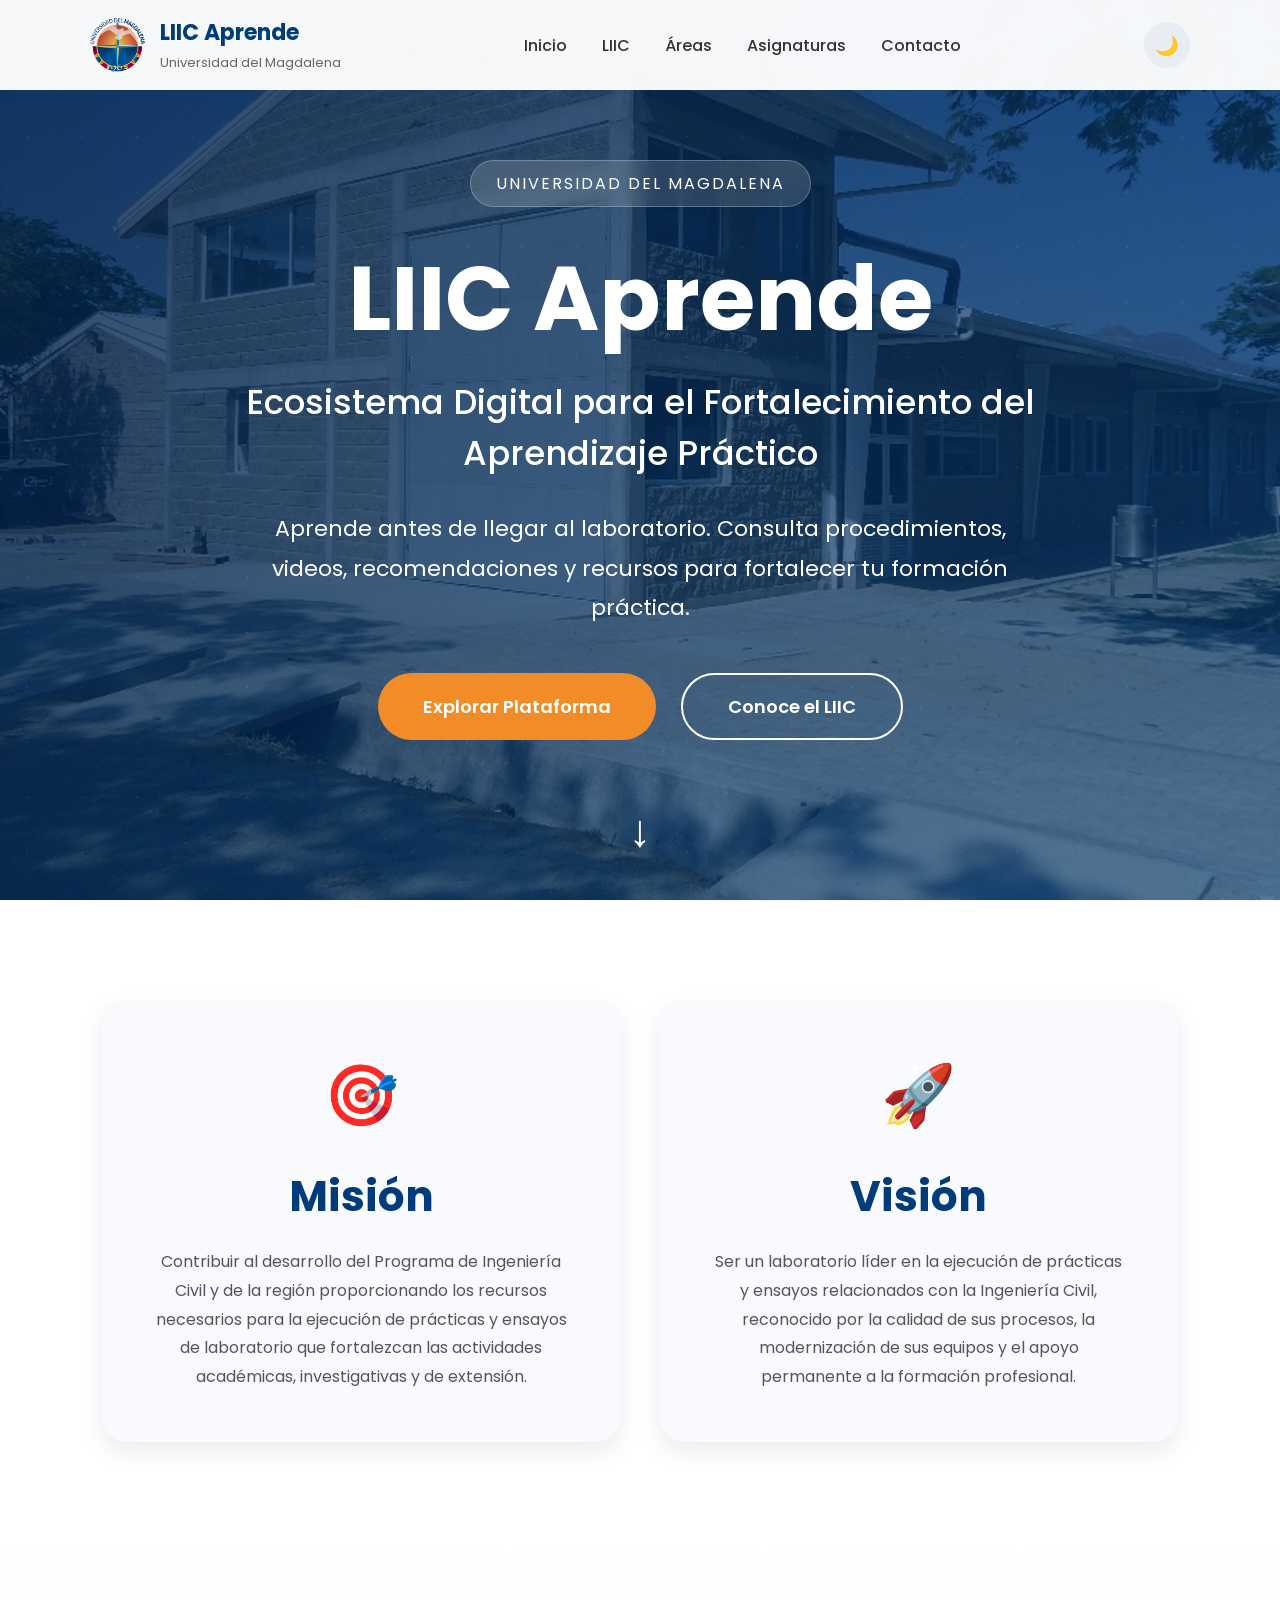
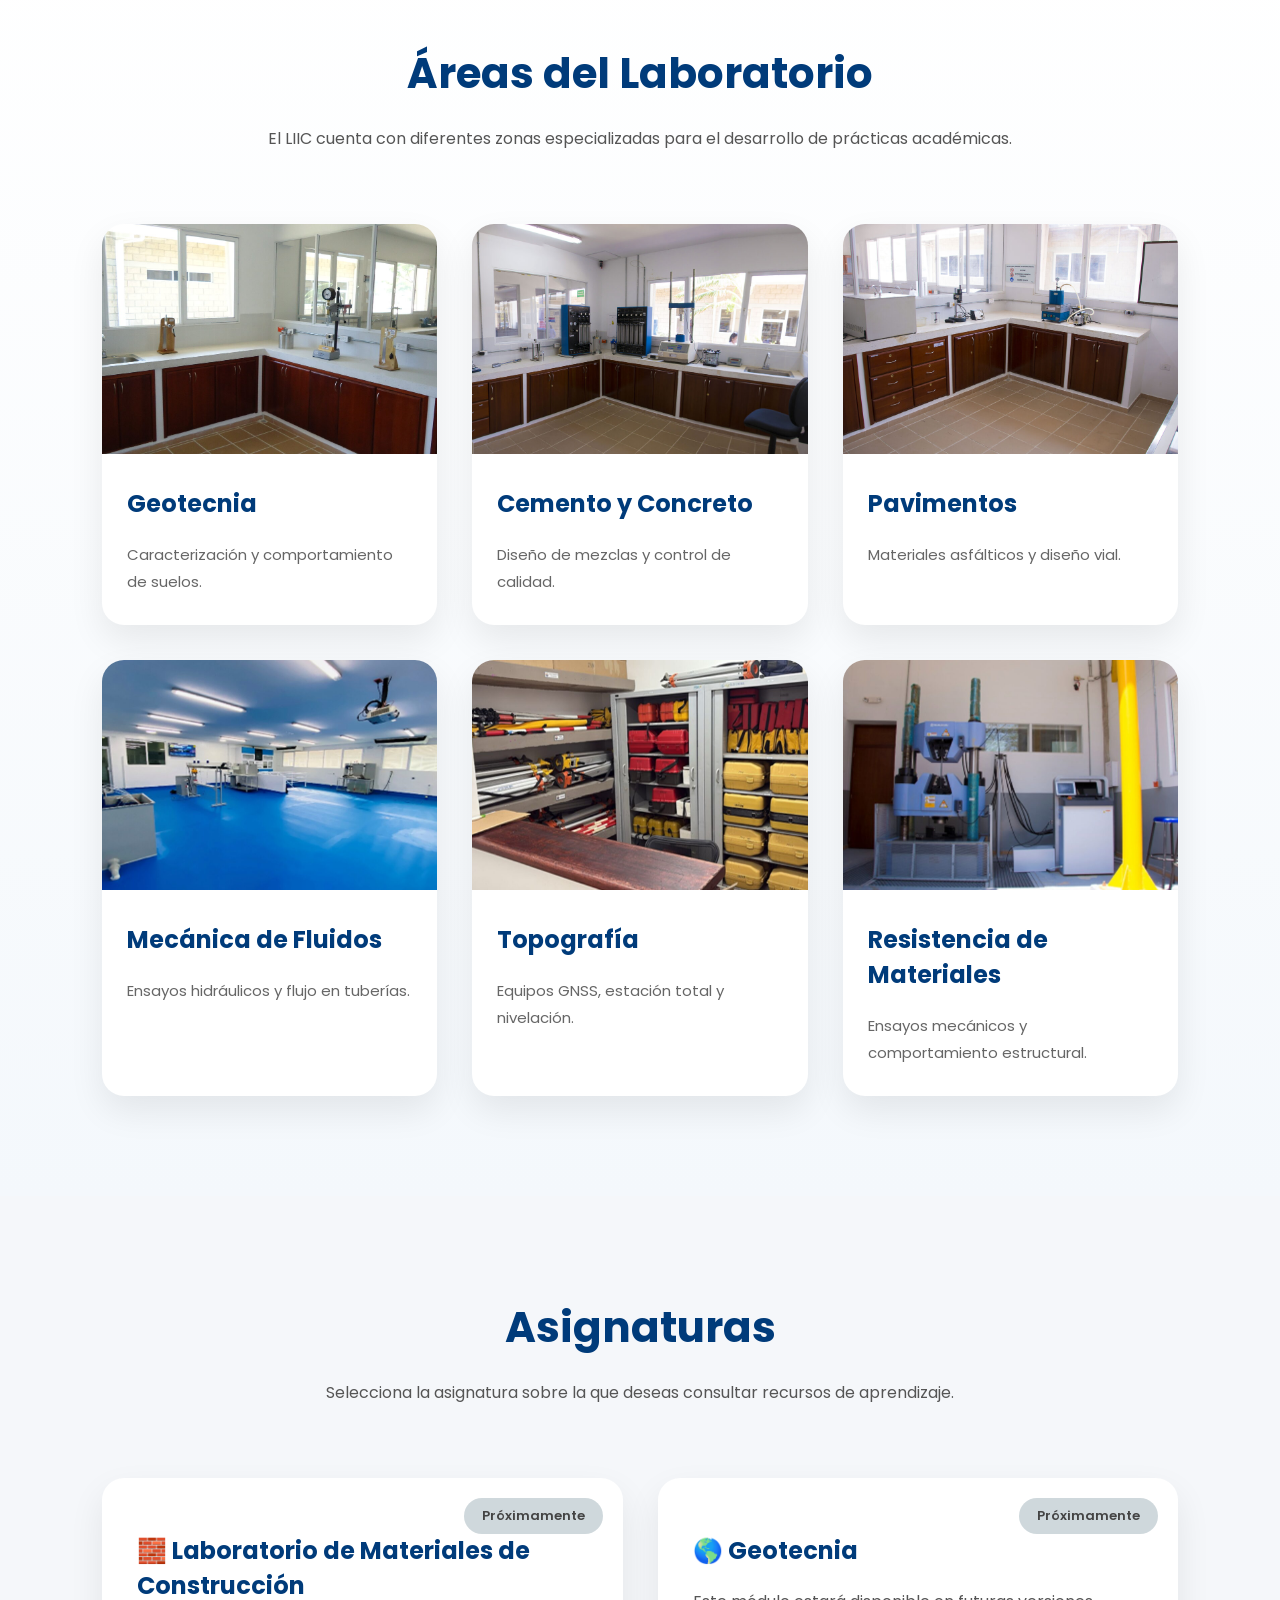
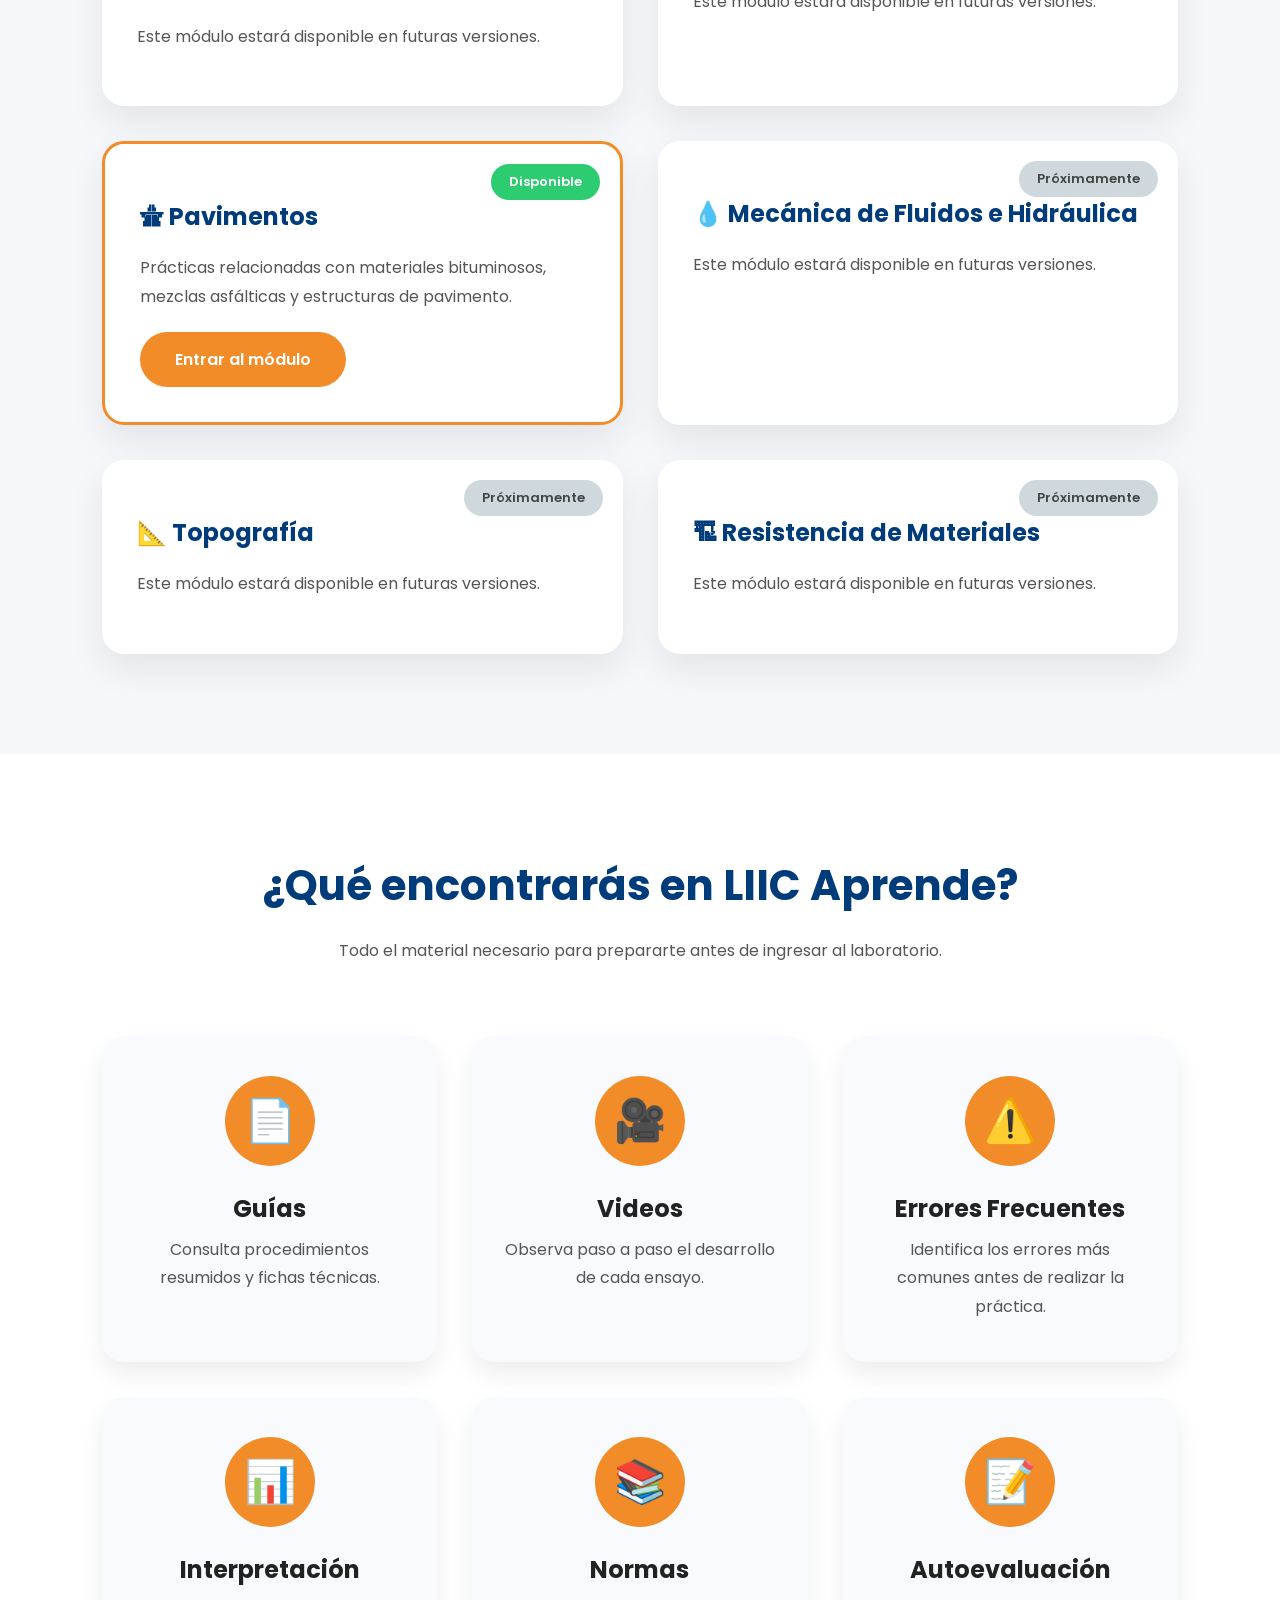
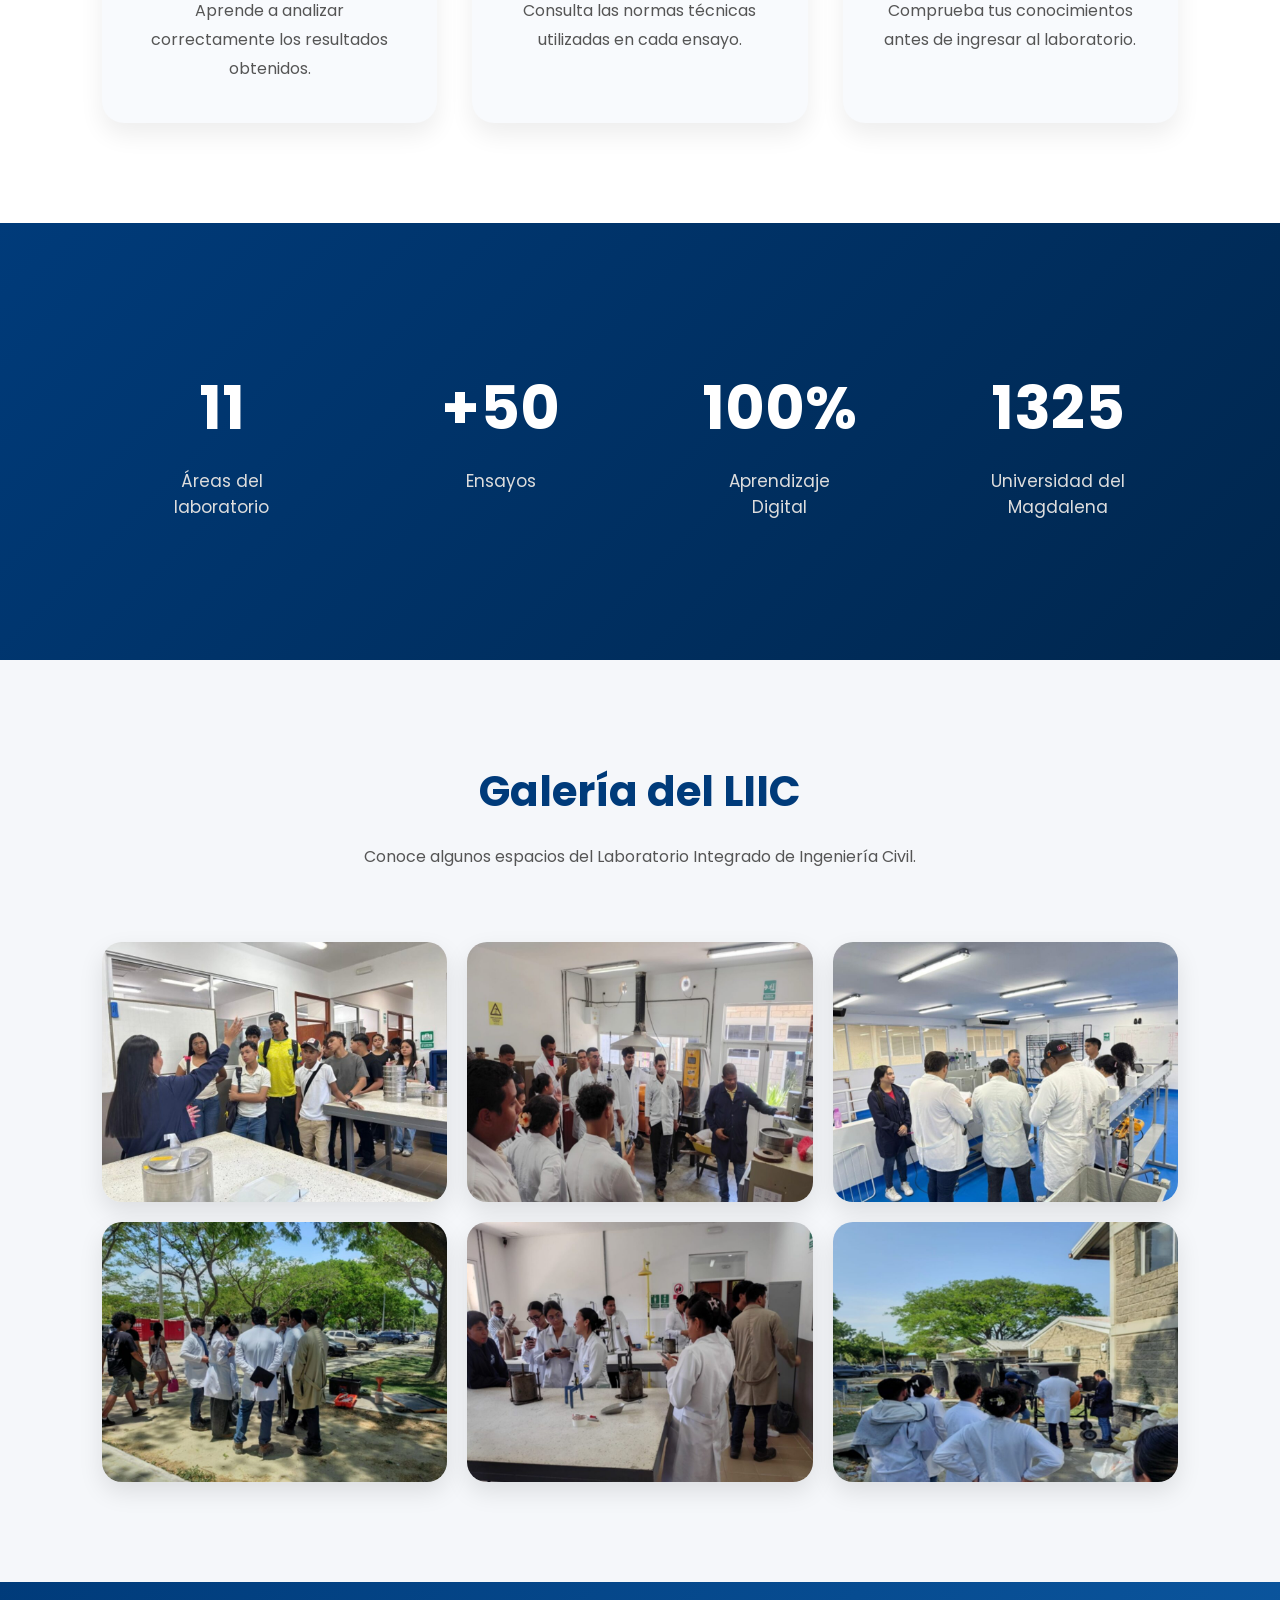
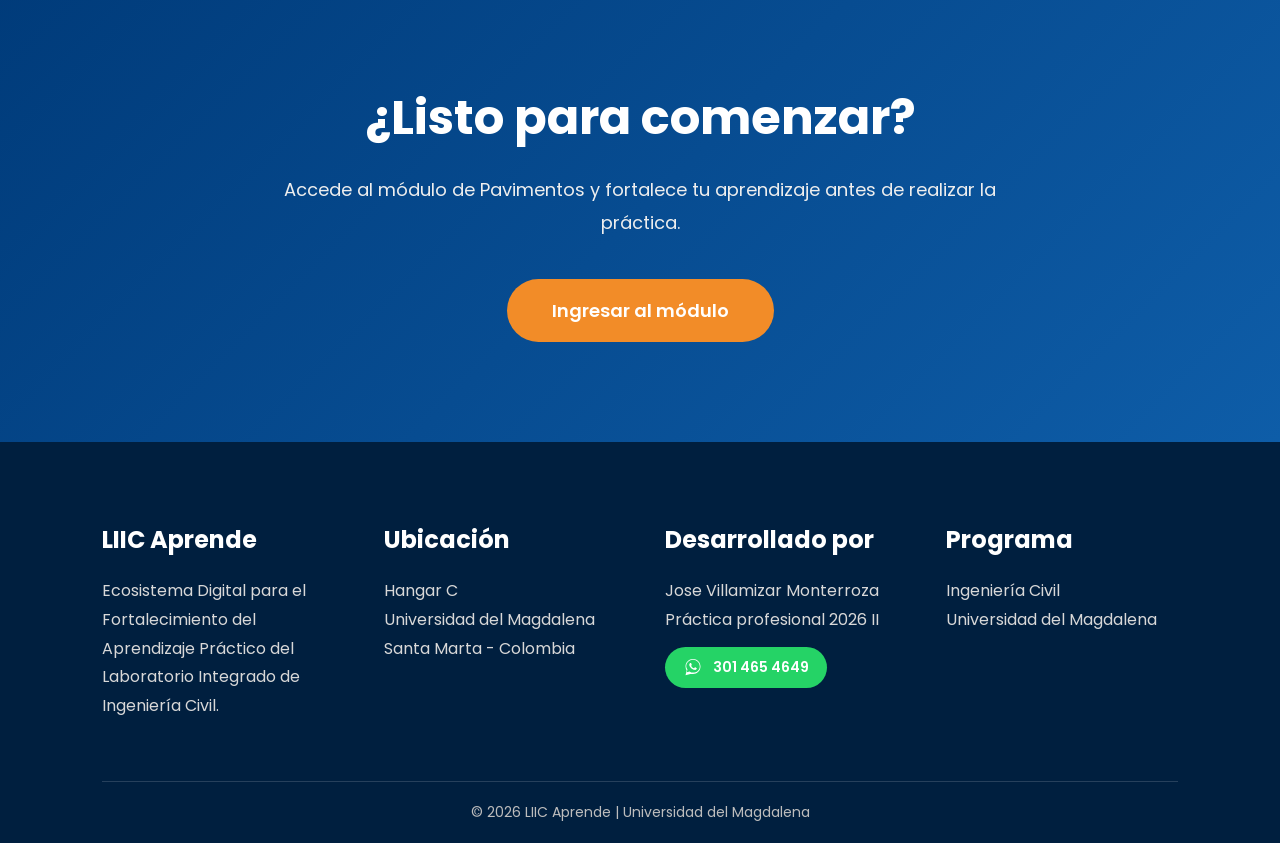
==== index.html @ 1488ef86 "Primera versión de LIIC Aprende" ====
<!DOCTYPE html>
<html lang="es">

<head>
    <script>
        (function () {
            var tema = localStorage.getItem('liic-tema') || 'light';
            document.documentElement.setAttribute('data-theme', tema);
        })();
    </script>

    <meta charset="UTF-8">
    <meta name="viewport" content="width=device-width, initial-scale=1.0">
    <title>LIIC Aprende | Universidad del Magdalena</title>
    <meta name="description" content="Ecosistema digital para el fortalecimiento del aprendizaje práctico del Laboratorio Integrado de Ingeniería Civil de la Universidad del Magdalena.">

    <link rel="icon" type="image/svg+xml" href="assets/favicon.svg">

    <!-- Open Graph / redes sociales -->
    <meta property="og:title" content="LIIC Aprende | Universidad del Magdalena">
    <meta property="og:description" content="Aprende antes de llegar al laboratorio. Guías, videos, normas técnicas y autoevaluaciones del Laboratorio Integrado de Ingeniería Civil.">
    <meta property="og:image" content="assets/logo-unimagdalena.png">
    <meta property="og:type" content="website">
    <meta name="twitter:card" content="summary_large_image">

    <link rel="stylesheet" href="css/styles.css?v=4">
    <link rel="preconnect" href="https://fonts.googleapis.com">
    <link rel="preconnect" href="https://fonts.gstatic.com" crossorigin>
    <link href="https://fonts.googleapis.com/css2?family=Poppins:wght@300;400;500;600;700&display=swap" rel="stylesheet">
</head>

<body>

    <!--==========================
    LOADER
    ===========================-->
    <div id="loader">
        <div class="spinner"></div>
        <h2>LIIC Aprende</h2>
    </div>

    <!--==========================
    MODAL
    ===========================-->
    <div class="modal" id="modal">
        <div class="modalContenido">
            <span class="cerrar" id="cerrarModal">&times;</span>
            <h2 id="modalTitulo">Próximamente</h2>
            <p id="modalTexto">Este módulo aún se encuentra en desarrollo.</p>
            <button id="btnCerrar">Entendido</button>
        </div>
    </div>

    <button id="btnTop" aria-label="Volver arriba">↑</button>

    <!--=========================
    NAVBAR
    ==========================-->
    <header class="navbar">
        <div class="logo">
            <img src="assets/logo-unimagdalena.png" alt="Logo Universidad">
            <div>
                <h2>LIIC Aprende</h2>
                <span>Universidad del Magdalena</span>
            </div>
        </div>

        <nav id="navMenu">
            <a href="#inicio">Inicio</a>
            <a href="#liic">LIIC</a>
            <a href="#areas">Áreas</a>
            <a href="#materias">Asignaturas</a>
            <a href="#contacto">Contacto</a>
        </nav>

        <div class="navAcciones">
            <button class="btnTema" id="btnTema" aria-label="Cambiar a modo oscuro">🌙</button>
            <button class="btnMenu" id="btnMenu" aria-label="Abrir menú">
                <span></span>
                <span></span>
                <span></span>
            </button>
        </div>
    </header>

    <!--=========================================
    HERO
    ==========================================-->
    <section class="hero" id="inicio">
        <div class="overlay"></div>
        <div class="particles"></div>

        <div class="hero-content">
            <span class="subtitulo">UNIVERSIDAD DEL MAGDALENA</span>
            <h1>LIIC Aprende</h1>
            <h2>Ecosistema Digital para el Fortalecimiento del Aprendizaje Práctico</h2>
            <p>
                Aprende antes de llegar al laboratorio.
                Consulta procedimientos, videos, recomendaciones y recursos
                para fortalecer tu formación práctica.
            </p>

            <div class="heroBotones">
                <button class="btnPrincipal" id="btnExplorar">Explorar Plataforma</button>
                <button class="btnSecundario" id="btnConoceLiic">Conoce el LIIC</button>
            </div>
        </div>

        <div class="scroll">↓</div>
    </section>

    <!--=========================================
    MISIÓN Y VISIÓN
    ==========================================-->
    <section class="misionVision" id="liic">
        <div class="box">
            <div class="icono">🎯</div>
            <h2>Misión</h2>
            <p>
                Contribuir al desarrollo del Programa de Ingeniería Civil y de la región proporcionando los recursos
                necesarios para la ejecución de prácticas y ensayos de laboratorio que fortalezcan las actividades
                académicas, investigativas y de extensión.
            </p>
        </div>

        <div class="box">
            <div class="icono">🚀</div>
            <h2>Visión</h2>
            <p>
                Ser un laboratorio líder en la ejecución de prácticas y ensayos relacionados con la Ingeniería Civil,
                reconocido por la calidad de sus procesos, la modernización de sus equipos y el apoyo permanente a la
                formación profesional.
            </p>
        </div>
    </section>

    <!--=========================================
    ÁREAS DEL LABORATORIO
    ==========================================-->
    <section class="areas" id="areas">
        <div class="titulo">
            <h2>Áreas del Laboratorio</h2>
            <p>El LIIC cuenta con diferentes zonas especializadas para el desarrollo de prácticas académicas.</p>
        </div>

        <div class="gridAreas">
            <div class="areaCard">
                <img src="assets/areas/geotecnia.jpg" alt="Área de Geotecnia">
                <h3>Geotecnia</h3>
                <p>Caracterización y comportamiento de suelos.</p>
            </div>
            <div class="areaCard">
                <img src="assets/areas/concreto.jpg" alt="Área de Cemento y Concreto">
                <h3>Cemento y Concreto</h3>
                <p>Diseño de mezclas y control de calidad.</p>
            </div>
            <div class="areaCard">
                <img src="assets/areas/pavimentos.jpg" alt="Área de Pavimentos">
                <h3>Pavimentos</h3>
                <p>Materiales asfálticos y diseño vial.</p>
            </div>
            <div class="areaCard">
                <img src="assets/areas/fluidos.jpg" alt="Área de Mecánica de Fluidos">
                <h3>Mecánica de Fluidos</h3>
                <p>Ensayos hidráulicos y flujo en tuberías.</p>
            </div>
            <div class="areaCard">
                <img src="assets/areas/topografia.jpg" alt="Área de Topografía">
                <h3>Topografía</h3>
                <p>Equipos GNSS, estación total y nivelación.</p>
            </div>
            <div class="areaCard">
                <img src="assets/areas/resistencia.jpg" alt="Área de Resistencia de Materiales">
                <h3>Resistencia de Materiales</h3>
                <p>Ensayos mecánicos y comportamiento estructural.</p>
            </div>
        </div>
    </section>

    <!--=========================================
    MATERIAS
    ==========================================-->
    <section class="materias" id="materias">
        <div class="titulo">
            <h2>Asignaturas</h2>
            <p>Selecciona la asignatura sobre la que deseas consultar recursos de aprendizaje.</p>
        </div>

        <div class="gridMaterias">
            <div class="materia bloqueada">
                <div class="estado">Próximamente</div>
                <h3>🧱 Laboratorio de Materiales de Construcción</h3>
                <p>Este módulo estará disponible en futuras versiones.</p>
            </div>

            <div class="materia bloqueada">
                <div class="estado">Próximamente</div>
                <h3>🌎 Geotecnia</h3>
                <p>Este módulo estará disponible en futuras versiones.</p>
            </div>

            <div class="materia activa">
                <div class="estado disponible">Disponible</div>
                <h3>🛣 Pavimentos</h3>
                <p>Prácticas relacionadas con materiales bituminosos, mezclas asfálticas y estructuras de pavimento.</p>
                <button class="btnEntrar" data-href="modulo.html">Entrar al módulo</button>
            </div>

            <div class="materia bloqueada">
                <div class="estado">Próximamente</div>
                <h3>💧 Mecánica de Fluidos e Hidráulica</h3>
                <p>Este módulo estará disponible en futuras versiones.</p>
            </div>

            <div class="materia bloqueada">
                <div class="estado">Próximamente</div>
                <h3>📐 Topografía</h3>
                <p>Este módulo estará disponible en futuras versiones.</p>
            </div>

            <div class="materia bloqueada">
                <div class="estado">Próximamente</div>
                <h3>🏗 Resistencia de Materiales</h3>
                <p>Este módulo estará disponible en futuras versiones.</p>
            </div>
        </div>
    </section>

    <!--=========================================
    RECURSOS
    ==========================================-->
    <section class="recursos">
        <div class="titulo">
            <h2>¿Qué encontrarás en LIIC Aprende?</h2>
            <p>Todo el material necesario para prepararte antes de ingresar al laboratorio.</p>
        </div>

        <div class="gridRecursos">
            <div class="recurso">
                <div class="icono">📄</div>
                <h3>Guías</h3>
                <p>Consulta procedimientos resumidos y fichas técnicas.</p>
            </div>
            <div class="recurso">
                <div class="icono">🎥</div>
                <h3>Videos</h3>
                <p>Observa paso a paso el desarrollo de cada ensayo.</p>
            </div>
            <div class="recurso">
                <div class="icono">⚠️</div>
                <h3>Errores Frecuentes</h3>
                <p>Identifica los errores más comunes antes de realizar la práctica.</p>
            </div>
            <div class="recurso">
                <div class="icono">📊</div>
                <h3>Interpretación</h3>
                <p>Aprende a analizar correctamente los resultados obtenidos.</p>
            </div>
            <div class="recurso">
                <div class="icono">📚</div>
                <h3>Normas</h3>
                <p>Consulta las normas técnicas utilizadas en cada ensayo.</p>
            </div>
            <div class="recurso">
                <div class="icono">📝</div>
                <h3>Autoevaluación</h3>
                <p>Comprueba tus conocimientos antes de ingresar al laboratorio.</p>
            </div>
        </div>
    </section>

    <!--=========================================
    ESTADÍSTICAS
    ==========================================-->
    <section class="estadisticasHome">
        <div class="numero">
            <h2>11</h2>
            <span>Áreas del laboratorio</span>
        </div>
        <div class="numero">
            <h2>+50</h2>
            <span>Ensayos</span>
        </div>
        <div class="numero">
            <h2>100%</h2>
            <span>Aprendizaje Digital</span>
        </div>
        <div class="numero">
            <h2>1958</h2>
            <span>Universidad del Magdalena</span>
        </div>
    </section>

    <!--=========================================
    GALERÍA DEL LIIC
    ==========================================-->
    <section class="galeria">
        <div class="titulo">
            <h2>Galería del LIIC</h2>
            <p>Conoce algunos espacios del Laboratorio Integrado de Ingeniería Civil.</p>
        </div>

        <div class="gridGaleria">
            <img src="assets/galeria/1.jpg" alt="Práctica académica en el LIIC" loading="lazy">
            <img src="assets/galeria/2.jpg" alt="Estudiantes durante un ensayo en el LIIC" loading="lazy">
            <img src="assets/galeria/3.jpg" alt="Zona de trabajo del LIIC" loading="lazy">
            <img src="assets/galeria/4.jpg" alt="Actividad de campo del LIIC" loading="lazy">
            <img src="assets/galeria/5.jpg" alt="Estudiantes en práctica de laboratorio" loading="lazy">
            <img src="assets/galeria/6.jpg" alt="Ensayo al aire libre en el LIIC" loading="lazy">
        </div>
    </section>

    <!--=========================================
    CTA
    ==========================================-->
    <section class="cta">
        <div class="ctaContenido">
            <h2>¿Listo para comenzar?</h2>
            <p>Accede al módulo de Pavimentos y fortalece tu aprendizaje antes de realizar la práctica.</p>
            <button class="btnEntrar" data-href="modulo.html">Ingresar al módulo</button>
        </div>
    </section>

    <!--=========================================
    FOOTER
    ==========================================-->
    <footer id="contacto">
        <div class="footerGrid">
            <div>
                <h3>LIIC Aprende</h3>
                <p>Ecosistema Digital para el Fortalecimiento del Aprendizaje Práctico del Laboratorio Integrado de Ingeniería Civil.</p>
            </div>
            <div>
                <h3>Ubicación</h3>
                <p>Hangar C<br>Universidad del Magdalena<br>Santa Marta - Colombia</p>
            </div>
            <div>
                <h3>Desarrollado por</h3>
                <p>Jose Villamizar Monterroza</p>
                <p>Práctica profesional 2026 II</p>
                <a href="https://wa.me/573014654649" target="_blank" rel="noopener" class="whatsapp">
                    <svg viewBox="0 0 32 32" xmlns="http://www.w3.org/2000/svg">
                        <path d="M16.004 3C9.377 3 4 8.373 4 15c0 2.36.687 4.56 1.872 6.41L4 29l7.77-1.84A11.94 11.94 0 0 0 16.004 27C22.63 27 28 21.63 28 15S22.63 3 16.004 3Zm0 21.8a9.76 9.76 0 0 1-4.98-1.36l-.357-.21-4.61 1.09 1.11-4.49-.234-.37A9.77 9.77 0 0 1 5.2 15c0-5.96 4.85-10.8 10.804-10.8S26.8 9.04 26.8 15 21.958 24.8 16.004 24.8Zm5.36-7.34c-.294-.147-1.74-.86-2.01-.958-.27-.099-.467-.147-.663.147-.196.294-.76.958-.932 1.155-.171.196-.343.221-.637.074-.294-.147-1.24-.457-2.362-1.457-.873-.778-1.463-1.74-1.634-2.034-.171-.294-.018-.453.129-.6.132-.132.294-.343.441-.515.147-.171.196-.294.294-.49.098-.196.049-.368-.025-.515-.074-.147-.663-1.598-.909-2.19-.239-.573-.482-.495-.663-.504l-.564-.01c-.196 0-.515.074-.784.368-.27.294-1.03 1.007-1.03 2.457 0 1.45 1.055 2.85 1.202 3.047.147.196 2.076 3.17 5.03 4.444.703.304 1.252.485 1.68.62.706.225 1.348.193 1.856.117.566-.085 1.74-.712 1.985-1.4.245-.688.245-1.278.172-1.4-.074-.123-.27-.196-.564-.343Z"/>
                    </svg>
                    301 465 4649
                </a>
            </div>
            <div>
                <h3>Programa</h3>
                <p>Ingeniería Civil</p>
                <p>Universidad del Magdalena</p>
            </div>
        </div>

        <div class="copy">© 2026 LIIC Aprende | Universidad del Magdalena</div>
    </footer>

    <script src="js/app.js?v=4"></script>
</body>

</html>
---- css/styles.css ----
/*==========================================
LIIC APRENDE
Universidad del Magdalena
==========================================*/

* {
    margin: 0;
    padding: 0;
    box-sizing: border-box;
}

html {
    scroll-behavior: smooth;
}

body {
    font-family: 'Poppins', sans-serif;
    background: #F5F7FA;
    color: #222;
    overflow-x: hidden;
    transition: background .35s, color .35s;
}

/*==========================
COLORES
==========================*/

:root {
    --azul: #003B7A;
    --azulOscuro: #00264D;
    --azulClaro: #0E5DA8;
    --naranja: #F28C28;
    --gris: #F5F7FA;
    --gris2: #E8EDF4;
    --texto: #222;
    --blanco: #ffffff;
}

/*==========================
TITULOS
==========================*/

h1 {
    font-size: 64px;
    font-weight: 700;
}

h2 {
    font-size: 42px;
    color: var(--azul);
    margin-bottom: 20px;
}

h3 {
    font-size: 24px;
    margin-bottom: 10px;
}

p {
    line-height: 1.8;
    color: #555;
}

/*==========================
SECCIONES
==========================*/

section {
    padding: 100px 8%;
}

.titulo {
    text-align: center;
    margin-bottom: 70px;
}

.titulo p {
    max-width: 800px;
    margin: auto;
}

/*==========================
BOTONES
==========================*/

button {
    border: none;
    padding: 15px 35px;
    border-radius: 50px;
    background: var(--naranja);
    color: white;
    cursor: pointer;
    font-size: 16px;
    font-weight: 600;
    transition: .35s;
    font-family: inherit;
}

button:hover {
    transform: translateY(-6px);
    box-shadow: 0px 15px 35px rgba(0, 0, 0, .18);
}

/*==========================
NAVBAR
==========================*/

.navbar {
    position: fixed;
    top: 0;
    left: 0;
    width: 100%;
    height: 90px;
    background: rgba(255, 255, 255, .96);
    display: flex;
    justify-content: space-between;
    align-items: center;
    padding: 0 7%;
    z-index: 999;
    box-shadow: 0 5px 20px rgba(0, 0, 0, .08);
    transition: background .35s, box-shadow .35s;
}

.logo {
    display: flex;
    align-items: center;
    gap: 15px;
}

.logo img {
    width: 55px;
}

.logo h2 {
    font-size: 22px;
    margin: 0;
    color: var(--azul);
}

.logo span {
    font-size: 13px;
    color: #666;
}

nav {
    display: flex;
    gap: 35px;
}

nav a {
    text-decoration: none;
    color: #333;
    font-weight: 500;
    transition: .3s;
}

nav a:hover {
    color: var(--naranja);
}

/*==========================
NAV DERECHA (tema + menú)
==========================*/

.navAcciones {
    display: flex;
    align-items: center;
    gap: 12px;
}

.btnTema {
    background: var(--gris2);
    color: var(--azul);
    width: 46px;
    height: 46px;
    border-radius: 50%;
    padding: 0;
    display: flex;
    align-items: center;
    justify-content: center;
    font-size: 19px;
    flex-shrink: 0;
}

.btnTema:hover {
    transform: translateY(-4px) rotate(15deg);
    box-shadow: 0 10px 20px rgba(0, 0, 0, .15);
}

/*==========================
MENÚ MÓVIL (hamburguesa)
==========================*/

.btnMenu {
    display: none;
    flex-direction: column;
    justify-content: center;
    align-items: center;
    gap: 5px;
    width: 46px;
    height: 46px;
    padding: 0;
    background: transparent;
    box-shadow: none;
}

.btnMenu:hover {
    transform: none;
    box-shadow: none;
}

.btnMenu span {
    display: block;
    width: 26px;
    height: 3px;
    background: var(--azul);
    border-radius: 3px;
    transition: .3s;
}

.btnMenu.activo span:nth-child(1) {
    transform: translateY(8px) rotate(45deg);
}

.btnMenu.activo span:nth-child(2) {
    opacity: 0;
}

.btnMenu.activo span:nth-child(3) {
    transform: translateY(-8px) rotate(-45deg);
}

/*==========================
HERO
==========================*/

.hero {
    height: 100vh;
    position: relative;
    display: flex;
    justify-content: center;
    align-items: center;
    overflow: hidden;
    background: url("../assets/hangar.jpg") center center;
    background-size: cover;
    background-attachment: fixed;
}

.overlay {
    position: absolute;
    inset: 0;
    background: linear-gradient(135deg, rgba(0, 30, 70, .82), rgba(0, 58, 122, .60));
}

.hero-content {
    position: relative;
    z-index: 10;
    text-align: center;
    max-width: 1000px;
    padding: 30px;
    animation: subir 1.2s;
}

.subtitulo {
    display: inline-block;
    padding: 10px 25px;
    background: rgba(255, 255, 255, .15);
    border: 1px solid rgba(255, 255, 255, .25);
    backdrop-filter: blur(8px);
    color: white;
    border-radius: 40px;
    margin-bottom: 25px;
    letter-spacing: 2px;
}

.hero h1 {
    font-size: 90px;
    color: white;
    margin-bottom: 10px;
}

.hero h2 {
    font-size: 34px;
    color: white;
    font-weight: 500;
    margin-bottom: 30px;
}

.hero p {
    color: white;
    font-size: 22px;
    max-width: 760px;
    margin: auto;
    margin-bottom: 45px;
    line-height: 1.8;
}

.heroBotones {
    display: flex;
    justify-content: center;
    gap: 25px;
    flex-wrap: wrap;
}

.btnPrincipal {
    background: var(--naranja);
    padding: 18px 45px;
    font-size: 18px;
}

.btnSecundario {
    background: transparent;
    border: 2px solid white;
    color: white;
    padding: 18px 45px;
    font-size: 18px;
}

.btnSecundario:hover {
    background: white;
    color: var(--azul);
}

.scroll {
    position: absolute;
    bottom: 35px;
    left: 50%;
    transform: translateX(-50%);
    font-size: 45px;
    color: white;
    animation: bajar 1.5s infinite;
    z-index: 20;
}

@keyframes bajar {
    0% { transform: translate(-50%, 0); }
    50% { transform: translate(-50%, 15px); }
    100% { transform: translate(-50%, 0); }
}

@keyframes subir {
    from { opacity: 0; transform: translateY(80px); }
    to { opacity: 1; transform: translateY(0); }
}

/*==========================
MISIÓN Y VISIÓN
==========================*/

.misionVision {
    display: grid;
    grid-template-columns: repeat(2, 1fr);
    gap: 40px;
    background: white;
}

.box {
    background: #F8FAFD;
    padding: 50px;
    border-radius: 25px;
    text-align: center;
    transition: .35s;
    box-shadow: 0 10px 25px rgba(0, 0, 0, .08);
}

.box:hover {
    transform: translateY(-10px);
    box-shadow: 0 20px 40px rgba(0, 0, 0, .15);
}

.box .icono {
    font-size: 60px;
    margin-bottom: 25px;
}

/*==========================
ÁREAS
==========================*/

.areas {
    background: linear-gradient(to bottom, #ffffff, #f4f8fc);
}

.gridAreas {
    display: grid;
    grid-template-columns: repeat(auto-fit, minmax(320px, 1fr));
    gap: 35px;
}

.areaCard {
    background: white;
    border-radius: 22px;
    overflow: hidden;
    box-shadow: 0 15px 35px rgba(0, 0, 0, .08);
    transition: .35s;
    cursor: pointer;
}

.areaCard:hover {
    transform: translateY(-12px);
    box-shadow: 0 25px 45px rgba(0, 0, 0, .18);
}

.areaCard img {
    width: 100%;
    height: 230px;
    object-fit: cover;
    transition: .4s;
}

.areaCard:hover img {
    transform: scale(1.08);
}

.areaCard h3 {
    color: var(--azul);
    padding: 25px 25px 10px;
}

.areaCard p {
    padding: 0 25px 30px;
    color: #666;
    font-size: 15px;
}

/*==========================
MATERIAS
==========================*/

.materias {
    background: #F5F7FA;
}

.gridMaterias {
    display: grid;
    grid-template-columns: repeat(auto-fit, minmax(350px, 1fr));
    gap: 35px;
}

.materia {
    position: relative;
    background: white;
    border-radius: 22px;
    padding: 35px;
    box-shadow: 0 15px 35px rgba(0, 0, 0, .08);
    transition: .35s;
}

.materia:hover {
    transform: translateY(-10px);
    box-shadow: 0 20px 45px rgba(0, 0, 0, .16);
}

.materia h3 {
    margin-top: 20px;
    color: var(--azul);
}

.materia p {
    margin: 20px 0;
}

.estado {
    position: absolute;
    top: 20px;
    right: 20px;
    padding: 8px 18px;
    border-radius: 30px;
    font-size: 13px;
    font-weight: 600;
    background: #cfd8dc;
    color: #444;
}

.disponible {
    background: #2ecc71;
    color: white;
}

.activa {
    border: 3px solid var(--naranja);
}

.bloqueada {
    opacity: .85;
    cursor: pointer;
}

.bloqueada:hover {
    opacity: 1;
}

/*==========================
RECURSOS
==========================*/

.recursos {
    background: white;
}

.gridRecursos {
    display: grid;
    grid-template-columns: repeat(auto-fit, minmax(280px, 1fr));
    gap: 35px;
}

.recurso {
    background: #F8FAFD;
    border-radius: 22px;
    padding: 40px 30px;
    text-align: center;
    transition: .35s;
    box-shadow: 0 12px 25px rgba(0, 0, 0, .07);
}

.recurso:hover {
    transform: translateY(-12px);
    background: var(--azul);
    color: white;
}

.recurso:hover h3,
.recurso:hover p {
    color: white;
}

.recurso .icono {
    width: 90px;
    height: 90px;
    margin: auto;
    border-radius: 50%;
    background: var(--naranja);
    color: white;
    display: flex;
    justify-content: center;
    align-items: center;
    font-size: 42px;
    margin-bottom: 25px;
}

/*==========================
ESTADÍSTICAS
==========================*/

.estadisticasHome {
    background: linear-gradient(135deg, var(--azul), var(--azulOscuro));
    display: grid;
    grid-template-columns: repeat(4, 1fr);
    gap: 40px;
    text-align: center;
    color: white;
}

.numero {
    padding: 40px;
}

.numero h2 {
    color: white;
    font-size: 60px;
    margin-bottom: 15px;
}

.numero span {
    color: #ddd;
    font-size: 17px;
}

/*==========================
GALERÍA
==========================*/

.galeria {
    background: #F5F7FA;
}

.gridGaleria {
    display: grid;
    grid-template-columns: repeat(3, 1fr);
    gap: 20px;
}

.gridGaleria img {
    width: 100%;
    height: 260px;
    object-fit: cover;
    border-radius: 20px;
    transition: .4s;
    cursor: pointer;
    box-shadow: 0 10px 25px rgba(0, 0, 0, .10);
}

.gridGaleria img:hover {
    transform: scale(1.05);
    box-shadow: 0 20px 40px rgba(0, 0, 0, .20);
}

/*==========================
CTA
==========================*/

.cta {
    background: linear-gradient(135deg, #003B7A, #0E5DA8);
    text-align: center;
    color: white;
}

.cta h2 {
    color: white;
    font-size: 48px;
    margin-bottom: 20px;
}

.cta p {
    color: #EEE;
    max-width: 750px;
    margin: auto;
    margin-bottom: 40px;
    font-size: 18px;
}

.cta button {
    background: var(--naranja);
    font-size: 18px;
    padding: 18px 45px;
}

.cta button:hover {
    background: white;
    color: var(--azul);
}

/*==========================
FOOTER
==========================*/

footer {
    background: #001F3F;
    color: white;
    padding: 80px 8% 20px;
}

.footerGrid {
    display: grid;
    grid-template-columns: repeat(4, 1fr);
    gap: 50px;
    margin-bottom: 60px;
}

.footerGrid h3 {
    color: white;
    margin-bottom: 20px;
}

.footerGrid p {
    color: #d8d8d8;
    line-height: 1.8;
}

.whatsapp {
    display: inline-flex;
    align-items: center;
    gap: 10px;
    margin-top: 12px;
    padding: 10px 18px;
    background: #25D366;
    color: white;
    border-radius: 30px;
    font-size: 14px;
    font-weight: 600;
    text-decoration: none;
    transition: .3s;
}

.whatsapp:hover {
    background: #1ebc59;
    transform: translateY(-4px);
}

.whatsapp svg {
    width: 20px;
    height: 20px;
    fill: white;
    flex-shrink: 0;
}

.copy {
    border-top: 1px solid rgba(255, 255, 255, .15);
    padding-top: 20px;
    text-align: center;
    color: #bdbdbd;
    font-size: 14px;
}

/*==================================
MODAL
===================================*/

.modal {
    position: fixed;
    inset: 0;
    background: rgba(0, 0, 0, .55);
    display: flex;
    justify-content: center;
    align-items: center;
    opacity: 0;
    visibility: hidden;
    transition: .35s;
    z-index: 99999;
    backdrop-filter: blur(6px);
}

.modal.show {
    opacity: 1;
    visibility: visible;
}

.modalContenido {
    position: relative;
    width: 520px;
    max-width: 92%;
    background: white;
    border-radius: 25px;
    padding: 45px;
    text-align: center;
    transform: scale(.8);
    transition: .35s;
    box-shadow: 0 30px 70px rgba(0, 0, 0, .25);
}

.modal.show .modalContenido {
    transform: scale(1);
}

.modalContenido h2 {
    color: var(--azul);
}

.modalContenido p {
    margin: 25px 0 35px;
}

.cerrar {
    position: absolute;
    top: 18px;
    right: 24px;
    font-size: 30px;
    cursor: pointer;
    color: #999;
    line-height: 1;
}

.cerrar:hover {
    color: var(--azul);
}

#btnTop {
    position: fixed;
    bottom: 35px;
    right: 35px;
    width: 60px;
    height: 60px;
    border-radius: 50%;
    border: none;
    background: var(--naranja);
    color: white;
    font-size: 24px;
    cursor: pointer;
    display: none;
    z-index: 999;
    transition: .3s;
}

#btnTop:hover {
    transform: translateY(-8px);
}

/*==================================
LOADER
===================================*/

#loader {
    position: fixed;
    inset: 0;
    background: white;
    display: flex;
    flex-direction: column;
    justify-content: center;
    align-items: center;
    z-index: 999999;
    transition: 1s;
}

.spinner {
    width: 90px;
    height: 90px;
    border: 8px solid #ddd;
    border-top: 8px solid var(--naranja);
    border-radius: 50%;
    animation: girar 1s linear infinite;
    margin-bottom: 30px;
}

@keyframes girar {
    100% { transform: rotate(360deg); }
}

.loaderOculto {
    opacity: 0;
    visibility: hidden;
}

.particles {
    position: absolute;
    inset: 0;
    background-image: radial-gradient(white 1px, transparent 1px);
    background-size: 55px 55px;
    opacity: .08;
    animation: mover 20s linear infinite;
}

@keyframes mover {
    from { transform: translateY(0); }
    to { transform: translateY(120px); }
}

/*==================================
PÁGINA DEL MÓDULO (modulo.html)
===================================*/

.moduloHero {
    padding: 160px 8% 70px;
    background: linear-gradient(135deg, var(--azul), var(--azulOscuro));
    color: white;
}

.breadcrumb {
    font-size: 14px;
    margin-bottom: 20px;
    opacity: .85;
}

.breadcrumb a {
    color: white;
    text-decoration: none;
    border-bottom: 1px solid rgba(255, 255, 255, .4);
}

.moduloHero h1 {
    font-size: 46px;
    color: white;
    margin-bottom: 15px;
}

.moduloHero p {
    color: #dfe9f5;
    max-width: 750px;
    font-size: 17px;
}

.ensayos {
    background: #F5F7FA;
}

.ensayoCard {
    background: white;
    border-radius: 20px;
    margin-bottom: 25px;
    box-shadow: 0 12px 30px rgba(0, 0, 0, .07);
    overflow: hidden;
    transition: box-shadow .35s;
}

.ensayoCard[open] {
    box-shadow: 0 20px 45px rgba(0, 0, 0, .12);
}

.ensayoCard summary {
    list-style: none;
    cursor: pointer;
    padding: 28px 35px;
    display: flex;
    align-items: center;
    justify-content: space-between;
    gap: 20px;
    font-weight: 600;
    color: var(--azul);
    font-size: 19px;
    transition: background .25s;
}

.ensayoCard summary:hover {
    background: #FAFBFD;
}

.ensayoCard summary::-webkit-details-marker {
    display: none;
}

.ensayoCard summary .norma {
    font-size: 13px;
    font-weight: 500;
    color: #777;
    background: var(--gris2);
    padding: 6px 14px;
    border-radius: 30px;
    white-space: nowrap;
}

.ensayoCard summary .flecha {
    font-size: 22px;
    color: var(--naranja);
    transition: .3s;
    flex-shrink: 0;
}

.ensayoCard[open] summary .flecha {
    transform: rotate(180deg);
}

.ensayoCuerpo {
    padding: 0 35px 35px;
}

.tabs {
    display: flex;
    flex-wrap: wrap;
    gap: 10px;
    margin-bottom: 25px;
    border-bottom: 1px solid var(--gris2);
    padding-bottom: 20px;
}

.tabBtn {
    background: var(--gris2);
    color: var(--azul);
    padding: 10px 20px;
    font-size: 14px;
    border-radius: 30px;
}

.tabBtn:hover {
    transform: none;
    box-shadow: none;
    background: #dde6f0;
}

.tabBtn.activo {
    background: var(--azul);
    color: white;
}

.tabBtn.activo:hover {
    background: var(--azul);
}

.tabPanel {
    display: none;
    animation: subir .4s;
}

.tabPanel.activo {
    display: block;
}

.tabPanel h4 {
    color: var(--azul);
    margin-bottom: 12px;
    font-size: 17px;
}

.tabPanel ul {
    padding-left: 20px;
    color: #555;
    line-height: 1.9;
}

.videoPlaceholder {
    background: var(--gris2);
    border-radius: 15px;
    padding: 50px 20px;
    text-align: center;
    color: #777;
}

.autoevalBox {
    background: var(--gris2);
    border-radius: 15px;
    padding: 35px;
    text-align: center;
}

.autoevalBox button {
    margin-top: 15px;
}

/*==================================
HERRAMIENTAS DEL MÓDULO (buscador + progreso)
===================================*/

.herramientasModulo {
    background: white;
    margin: -40px 8% 45px;
    padding: 30px 35px;
    border-radius: 20px;
    box-shadow: 0 15px 35px rgba(0, 0, 0, .1);
    display: flex;
    flex-wrap: wrap;
    gap: 25px;
    justify-content: space-between;
    align-items: center;
    position: relative;
    z-index: 5;
    transition: background .35s;
}

.buscadorWrap {
    flex: 1;
    min-width: 240px;
}

.buscadorWrap input {
    width: 100%;
    padding: 14px 20px;
    border-radius: 30px;
    border: 1px solid var(--gris2);
    background: var(--gris2);
    font-family: inherit;
    font-size: 15px;
    color: var(--texto);
    outline: none;
    transition: .3s;
}

.buscadorWrap input:focus {
    border-color: var(--azulClaro);
    box-shadow: 0 0 0 3px rgba(14, 93, 168, .15);
}

.progresoWrap {
    flex: 1;
    min-width: 260px;
}

.progresoInfo {
    font-size: 14px;
    color: #666;
    margin-bottom: 8px;
    font-weight: 500;
}

.progresoBarraFondo {
    width: 100%;
    height: 10px;
    background: var(--gris2);
    border-radius: 20px;
    overflow: hidden;
}

.progresoBarra {
    height: 100%;
    width: 0%;
    background: linear-gradient(90deg, var(--naranja), #ffb066);
    border-radius: 20px;
    transition: width .5s ease;
}

.sinResultados {
    text-align: center;
    padding: 60px 20px;
    color: #888;
    display: none;
}

.sinResultados.mostrar {
    display: block;
}

/*==================================
HERRAMIENTAS DE CADA TARJETA (completado + imprimir)
===================================*/

.cardHerramientas {
    display: flex;
    flex-wrap: wrap;
    justify-content: space-between;
    align-items: center;
    gap: 15px;
    padding-bottom: 20px;
    margin-bottom: 20px;
    border-bottom: 1px dashed var(--gris2);
}

.checkCompletadoWrap {
    display: flex;
    align-items: center;
    gap: 10px;
    font-size: 14px;
    font-weight: 500;
    color: #444;
    cursor: pointer;
    user-select: none;
}

.checkCompletado {
    width: 20px;
    height: 20px;
    accent-color: var(--naranja);
    cursor: pointer;
}

.btnImprimir {
    background: var(--gris2);
    color: var(--azul);
    padding: 10px 20px;
    font-size: 13px;
    border-radius: 30px;
}

.btnImprimir:hover {
    transform: translateY(-4px);
    box-shadow: 0 10px 20px rgba(0, 0, 0, .12);
    background: #dde6f0;
}

/*==================================
IMPRESIÓN DE FICHAS
===================================*/

@media print {
    .navbar,
    #btnTop,
    footer,
    .herramientasModulo,
    #loader,
    .cardHerramientas,
    .breadcrumb {
        display: none !important;
    }

    body.modo-impresion .ensayoCard {
        display: none !important;
    }

    body.modo-impresion .ensayoCard.solo-imprimir {
        display: block !important;
        box-shadow: none !important;
        margin: 0 !important;
    }

    body.modo-impresion .ensayoCard.solo-imprimir .tabs {
        display: none !important;
    }

    body.modo-impresion .ensayoCard.solo-imprimir .tabPanel {
        display: block !important;
        margin-bottom: 25px;
        page-break-inside: avoid;
    }

    .moduloHero {
        padding: 20px 0;
        background: white !important;
        color: black !important;
    }

    .moduloHero h1,
    .moduloHero p {
        color: black !important;
    }
}

/*==========================
RESPONSIVE
==========================*/

@media(max-width: 1200px) {
    .hero-content h1 {
        font-size: 60px;
    }

    .footerGrid {
        grid-template-columns: repeat(2, 1fr);
    }
}

@media(max-width: 992px) {
    nav {
        position: fixed;
        top: 90px;
        left: 0;
        width: 100%;
        background: white;
        flex-direction: column;
        align-items: center;
        gap: 0;
        max-height: 0;
        overflow: hidden;
        transition: .35s;
        box-shadow: 0 15px 25px rgba(0, 0, 0, .08);
    }

    nav.activo {
        max-height: 400px;
    }

    nav a {
        padding: 18px 0;
        width: 100%;
        text-align: center;
        border-top: 1px solid var(--gris2);
    }

    .btnMenu {
        display: flex;
    }

    .misionVision {
        grid-template-columns: 1fr;
    }

    .estadisticasHome {
        grid-template-columns: repeat(2, 1fr);
    }

    .gridGaleria {
        grid-template-columns: repeat(2, 1fr);
    }
}

@media(max-width: 768px) {
    h1 {
        font-size: 46px;
    }

    h2 {
        font-size: 34px;
    }

    section {
        padding: 70px 6%;
    }

    .hero {
        background-attachment: scroll;
    }

    .hero-content p {
        font-size: 18px;
    }

    .gridAreas,
    .gridMaterias,
    .gridRecursos,
    .estadisticasHome,
    .gridGaleria {
        grid-template-columns: 1fr;
    }

    .footerGrid {
        grid-template-columns: 1fr;
        text-align: center;
    }

    .ensayoCard summary {
        padding: 22px;
        font-size: 16px;
    }

    .ensayoCuerpo {
        padding: 0 22px 28px;
    }

    .herramientasModulo {
        margin: -25px 5% 35px;
        padding: 25px;
        flex-direction: column;
        align-items: stretch;
    }

    .cardHerramientas {
        flex-direction: column;
        align-items: flex-start;
    }

    .btnImprimir {
        width: 100%;
        text-align: center;
    }
}

@media(max-width: 480px) {
    .navbar {
        height: 75px;
        padding: 0 20px;
    }

    nav {
        top: 75px;
    }

    .logo img {
        width: 42px;
    }

    .logo h2 {
        font-size: 18px;
    }

    .hero-content h1 {
        font-size: 38px;
    }

    .hero-content p {
        font-size: 16px;
    }

    button {
        width: 100%;
    }

    .moduloHero h1 {
        font-size: 32px;
    }

    .btnTema {
        width: 40px;
        height: 40px;
        font-size: 16px;
    }
}

/*==================================
MODO OSCURO
===================================*/

html[data-theme="dark"] {
    --gris: #0f151c;
    --gris2: #1c2530;
    --texto: #e6ecf3;
    --blanco: #151d27;
}

html[data-theme="dark"] body {
    background: var(--gris);
    color: var(--texto);
}

html[data-theme="dark"] p {
    color: #b9c3cf;
}

html[data-theme="dark"] .navbar {
    background: rgba(15, 21, 28, .96);
    box-shadow: 0 5px 20px rgba(0, 0, 0, .4);
}

html[data-theme="dark"] .logo h2 {
    color: #fff;
}

html[data-theme="dark"] .logo span {
    color: #93a1b0;
}

html[data-theme="dark"] nav a {
    color: #d7dee6;
}

html[data-theme="dark"] .btnMenu span {
    background: #e6ecf3;
}

html[data-theme="dark"] .btnTema {
    background: var(--gris2);
    color: #ffd166;
}

html[data-theme="dark"] .misionVision,
html[data-theme="dark"] .recursos,
html[data-theme="dark"] .areas,
html[data-theme="dark"] .materias,
html[data-theme="dark"] .galeria,
html[data-theme="dark"] .ensayos {
    background: var(--gris);
}

html[data-theme="dark"] .box,
html[data-theme="dark"] .areaCard,
html[data-theme="dark"] .materia,
html[data-theme="dark"] .recurso,
html[data-theme="dark"] .ensayoCard,
html[data-theme="dark"] .modalContenido,
html[data-theme="dark"] .herramientasModulo {
    background: var(--blanco);
    box-shadow: 0 12px 30px rgba(0, 0, 0, .4);
}

html[data-theme="dark"] .areaCard h3,
html[data-theme="dark"] .materia h3,
html[data-theme="dark"] .modalContenido h2,
html[data-theme="dark"] .ensayoCard summary,
html[data-theme="dark"] .tabPanel h4 {
    color: #6fb1ff;
}

html[data-theme="dark"] .ensayoCard summary:hover {
    background: #1a222c;
}

html[data-theme="dark"] .areaCard p,
html[data-theme="dark"] .materia p,
html[data-theme="dark"] .tabPanel ul,
html[data-theme="dark"] .progresoInfo {
    color: #a9b4c1;
}

html[data-theme="dark"] .estado {
    background: #37424e;
    color: #d7dee6;
}

html[data-theme="dark"] #loader {
    background: var(--gris);
}

html[data-theme="dark"] #loader h2 {
    color: var(--texto);
}

html[data-theme="dark"] .ensayoCard summary .norma {
    background: var(--gris2);
    color: #a9b4c1;
}

html[data-theme="dark"] .tabBtn {
    background: var(--gris2);
    color: #d7dee6;
}

html[data-theme="dark"] .tabBtn:hover {
    background: #26313d;
}

html[data-theme="dark"] .tabBtn.activo,
html[data-theme="dark"] .tabBtn.activo:hover {
    background: var(--azulClaro);
    color: white;
}

html[data-theme="dark"] .videoPlaceholder,
html[data-theme="dark"] .autoevalBox {
    background: var(--gris2);
    color: #a9b4c1;
}

html[data-theme="dark"] .cardHerramientas {
    border-color: var(--gris2);
}

html[data-theme="dark"] .checkCompletadoWrap {
    color: #d7dee6;
}

html[data-theme="dark"] .btnImprimir {
    background: var(--gris2);
    color: #d7dee6;
}

html[data-theme="dark"] .btnImprimir:hover {
    background: #26313d;
}

html[data-theme="dark"] .buscadorWrap input {
    background: var(--gris2);
    color: var(--texto);
    border-color: #2c3946;
}

html[data-theme="dark"] .buscadorWrap input::placeholder {
    color: #7d8996;
}

html[data-theme="dark"] .progresoBarraFondo {
    background: var(--gris2);
}

html[data-theme="dark"] .gridGaleria img {
    box-shadow: 0 10px 25px rgba(0, 0, 0, .4);
}

html[data-theme="dark"] .ensayoCard[open] {
    box-shadow: 0 20px 45px rgba(0, 0, 0, .5);
}

/*==================================
ENSAYOS BLOQUEADOS (modulo.html)
===================================*/

.ensayoCard.bloqueada {
    cursor: pointer;
}

.ensayoBloqueadoHeader {
    padding: 28px 35px;
    display: flex;
    align-items: center;
    justify-content: space-between;
    gap: 20px;
    font-weight: 600;
    color: #888;
    font-size: 19px;
}

.ensayoBloqueadoHeader .norma {
    font-size: 13px;
    font-weight: 500;
    color: #777;
    background: var(--gris2);
    padding: 6px 14px;
    border-radius: 30px;
    white-space: nowrap;
}

.tituloEnsayos {
    max-width: 800px;
    margin: 0 auto 35px;
    text-align: center;
}

.tituloEnsayos h3 {
    color: var(--azul);
    margin-bottom: 10px;
}

.tituloEnsayos p {
    color: #666;
    font-size: 15px;
}

/*==================================
AJUSTES v2 — diseño y responsive
===================================*/

/* Áreas del laboratorio: 3 + 3 en escritorio */
.gridAreas {
    grid-template-columns: repeat(3, 1fr);
}

@media (max-width: 992px) {
    .gridAreas {
        grid-template-columns: repeat(2, 1fr);
    }
}

@media (max-width: 768px) {
    .gridAreas {
        grid-template-columns: 1fr;
    }
}

/* Hero en celular: que la barra no tape el título */
@media (max-width: 768px) {
    .hero {
        height: auto;
        min-height: 100vh;
        padding: 130px 6% 90px;
    }

    .hero h2 {
        font-size: 22px;
        margin-bottom: 20px;
    }

    .hero p {
        margin-bottom: 30px;
    }

    .subtitulo {
        font-size: 12px;
        letter-spacing: 1px;
        padding: 8px 18px;
    }

    .scroll {
        display: none;
    }
}

@media (max-width: 480px) {
    .hero {
        padding-top: 110px;
    }

    .hero h2 {
        font-size: 19px;
    }
}

/* Modo oscuro: títulos de sección legibles */
html[data-theme="dark"] .titulo h2,
html[data-theme="dark"] .box h2,
html[data-theme="dark"] .tituloEnsayos h3 {
    color: #6fb1ff;
}

html[data-theme="dark"] .tituloEnsayos p {
    color: #a9b4c1;
}

/* Modo oscuro: menú desplegable del celular */
@media (max-width: 992px) {
    html[data-theme="dark"] nav {
        background: #0f151c;
        box-shadow: 0 15px 25px rgba(0, 0, 0, .4);
    }

    html[data-theme="dark"] nav a {
        border-top-color: var(--gris2);
    }
}

/*==================================
CONTENIDO DE LOS ENSAYOS (v3)
===================================*/

.tabPanel p {
    margin-bottom: 15px;
}

.tabPanel h4:not(:first-child) {
    margin-top: 28px;
}

/* Ficha técnica */
.fichaGrid {
    display: grid;
    grid-template-columns: repeat(auto-fit, minmax(200px, 1fr));
    gap: 15px;
    margin: 10px 0 25px;
}

.fichaItem {
    background: var(--gris2);
    border-radius: 14px;
    padding: 16px 18px;
    border-left: 4px solid var(--naranja);
}

.fichaEtiqueta {
    display: block;
    font-size: 12px;
    text-transform: uppercase;
    letter-spacing: 1px;
    color: #777;
    margin-bottom: 4px;
}

.fichaItem strong {
    color: var(--azul);
    font-size: 15px;
}

/* Pasos numerados */
/* La numeración continúa entre los bloques de una misma pestaña */
.tabPanel {
    counter-reset: paso;
}

.pasos {
    padding-left: 0 !important;
    list-style: none;
}

.pasos li {
    position: relative;
    padding: 4px 0 12px 46px;
    counter-increment: paso;
}

.pasos li::before {
    content: counter(paso);
    position: absolute;
    left: 0;
    top: 4px;
    width: 30px;
    height: 30px;
    border-radius: 50%;
    background: var(--azul);
    color: white;
    font-size: 13px;
    font-weight: 600;
    display: flex;
    align-items: center;
    justify-content: center;
}

/* Notas y fórmulas */
.nota {
    background: #EAF3FF;
    border-left: 4px solid var(--azulClaro);
    border-radius: 12px;
    padding: 16px 20px;
    margin-top: 20px;
    color: #33475b;
    line-height: 1.7;
}

.notaAlerta {
    background: #FFF4E6;
    border-left-color: var(--naranja);
    color: #6b4a1f;
}

.formula {
    background: var(--gris2);
    border-radius: 12px;
    padding: 16px 20px;
    margin: 15px 0;
    text-align: center;
    font-weight: 600;
    color: var(--azul);
    font-size: 17px;
}

.leyenda {
    font-size: 14px;
    color: #777;
    text-align: center;
}

/* Errores frecuentes */
.errorItem {
    border-left: 4px solid #e74c3c;
    background: #FDF2F1;
    border-radius: 12px;
    padding: 14px 18px;
    margin-bottom: 12px;
}

.errorItem strong {
    color: #b03a2e;
}

.errorItem p {
    margin: 4px 0 0;
    font-size: 15px;
}

/* Tablas */
.tablaFicha {
    width: 100%;
    border-collapse: collapse;
    margin: 10px 0 20px;
    font-size: 15px;
}

.tablaFicha th,
.tablaFicha td {
    padding: 10px 14px;
    border-bottom: 1px solid var(--gris2);
    text-align: left;
}

.tablaFicha th {
    background: var(--azul);
    color: white;
    font-weight: 600;
}

.tablaFicha tr:nth-child(even) td {
    background: #F8FAFD;
}

/* Autoevaluación */
.autoevalBox[data-quiz] {
    text-align: left;
}

.quizIntro {
    text-align: center;
}

.quizPregunta {
    border: none;
    background: white;
    border-radius: 14px;
    padding: 18px 20px;
    margin-bottom: 15px;
    border-left: 4px solid transparent;
}

.quizPregunta legend {
    font-weight: 600;
    color: var(--azul);
    float: left;
    width: 100%;
    margin-bottom: 10px;
}

.quizOpcion {
    display: flex;
    align-items: center;
    gap: 10px;
    padding: 8px 12px;
    border-radius: 10px;
    cursor: pointer;
    clear: both;
}

.quizOpcion:hover {
    background: var(--gris2);
}

.quizOpcion input {
    accent-color: var(--naranja);
    width: 18px;
    height: 18px;
}

.quizPregunta.correcta {
    border-left-color: #2ecc71;
}

.quizPregunta.incorrecta {
    border-left-color: #e74c3c;
}

.quizPregunta.correcta .esCorrecta,
.quizPregunta.incorrecta .esCorrecta {
    background: #E8F8EF;
    font-weight: 600;
}

.quizExplicacion {
    font-size: 14px;
    color: #555;
    margin-top: 8px;
    line-height: 1.6;
}

.quizAcciones {
    display: flex;
    gap: 12px;
    justify-content: center;
    flex-wrap: wrap;
}

.quizReiniciar {
    background: var(--gris2);
    color: var(--azul);
}

.quizResultado {
    display: none;
    margin-top: 20px;
    padding: 16px;
    border-radius: 12px;
    text-align: center;
}

.quizResultado.mostrar {
    display: block;
}

.quizResultado.aprobado {
    background: #E8F8EF;
    color: #1e7d45;
}

.quizResultado.repasar {
    background: #FFF4E6;
    color: #8a5a1c;
}

@media (max-width: 768px) {
    .tablaFicha {
        font-size: 14px;
    }

    .tablaFicha th,
    .tablaFicha td {
        padding: 8px 10px;
    }

    .pasos li {
        padding-left: 40px;
    }
}

/* Modo oscuro del contenido nuevo */
html[data-theme="dark"] .fichaItem,
html[data-theme="dark"] .formula {
    background: var(--gris2);
}

html[data-theme="dark"] .fichaItem strong,
html[data-theme="dark"] .formula,
html[data-theme="dark"] .quizPregunta legend {
    color: #6fb1ff;
}

html[data-theme="dark"] .fichaEtiqueta,
html[data-theme="dark"] .leyenda,
html[data-theme="dark"] .quizExplicacion {
    color: #93a1b0;
}

html[data-theme="dark"] .nota {
    background: #14273d;
    color: #cfe0f3;
}

html[data-theme="dark"] .notaAlerta {
    background: #33240f;
    color: #f3d9b5;
}

html[data-theme="dark"] .errorItem {
    background: #2a1716;
}

html[data-theme="dark"] .errorItem strong {
    color: #ff8a7d;
}

html[data-theme="dark"] .tablaFicha tr:nth-child(even) td {
    background: #18212b;
}

html[data-theme="dark"] .quizPregunta {
    background: #151d27;
}

html[data-theme="dark"] .quizPregunta.correcta .esCorrecta,
html[data-theme="dark"] .quizPregunta.incorrecta .esCorrecta {
    background: #173524;
}

html[data-theme="dark"] .quizResultado.aprobado {
    background: #173524;
    color: #8fe3b0;
}

html[data-theme="dark"] .quizResultado.repasar {
    background: #33240f;
    color: #f3d9b5;
}

/* Impresión del contenido nuevo */
@media print {
    .quizAcciones,
    .quizResultado {
        display: none !important;
    }
}

/*==================================
VIDEO INCRUSTADO (v4)
===================================*/

.videoWrap {
    position: relative;
    width: 100%;
    aspect-ratio: 16 / 9;
    border-radius: 15px;
    overflow: hidden;
    background: #000;
    box-shadow: 0 12px 30px rgba(0, 0, 0, .15);
}

.videoWrap iframe {
    position: absolute;
    inset: 0;
    width: 100%;
    height: 100%;
    border: 0;
}

.videoCredito {
    font-size: 14px;
    color: #777;
    margin-top: 12px;
    text-align: center;
}

html[data-theme="dark"] .videoCredito {
    color: #93a1b0;
}

@media print {
    .videoWrap {
        display: none !important;
    }
}
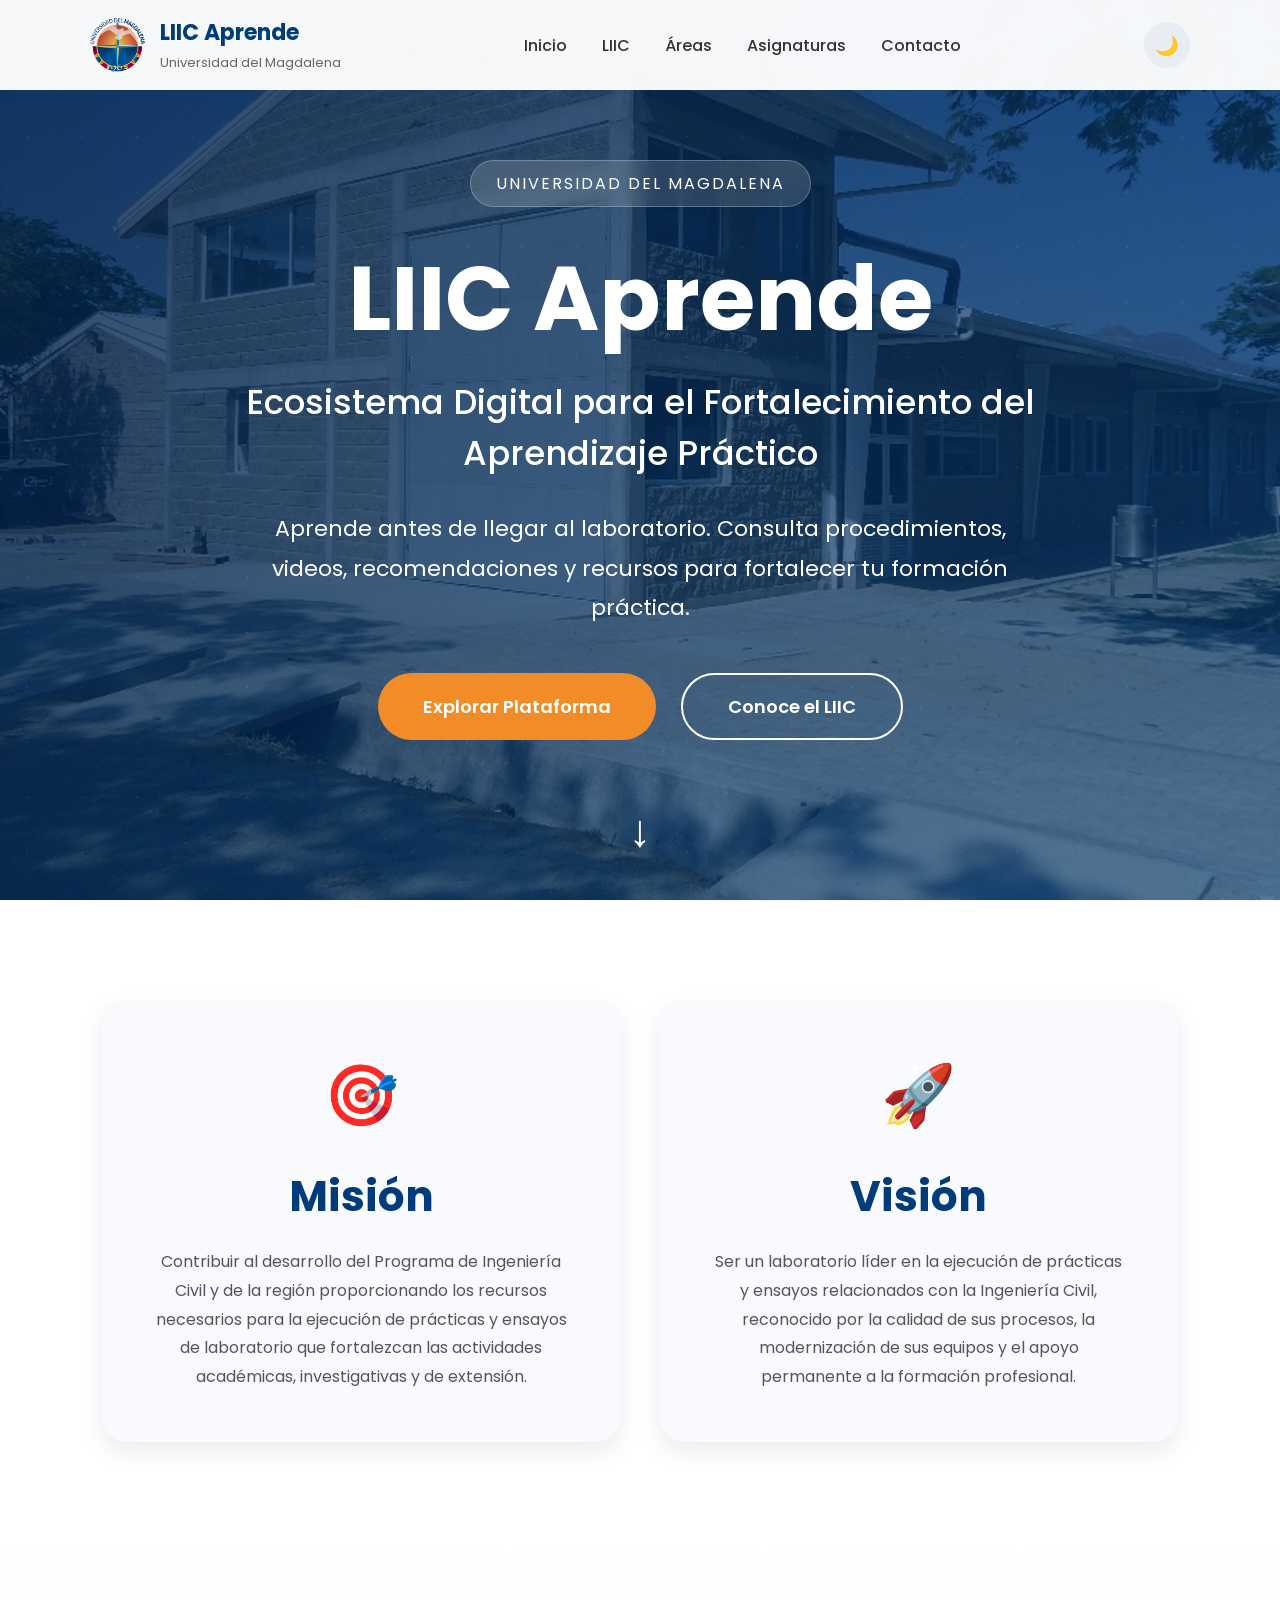
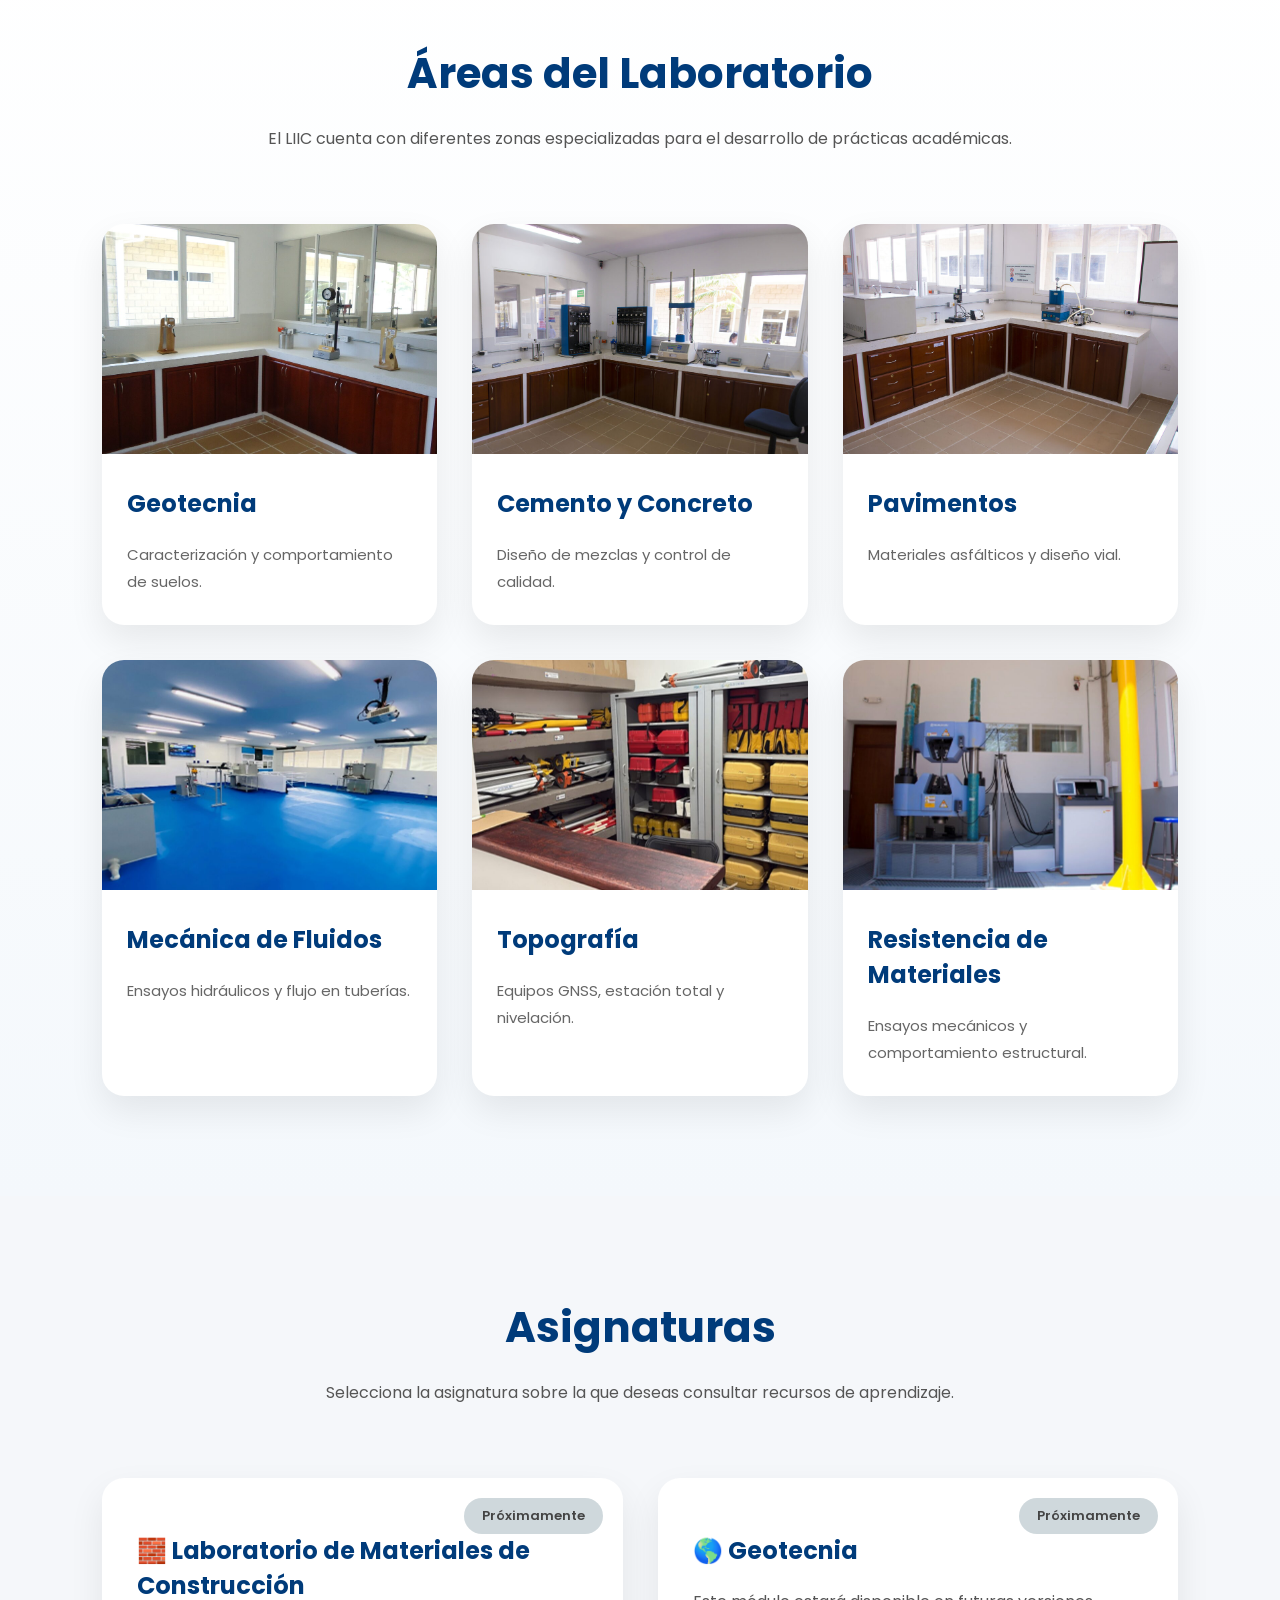
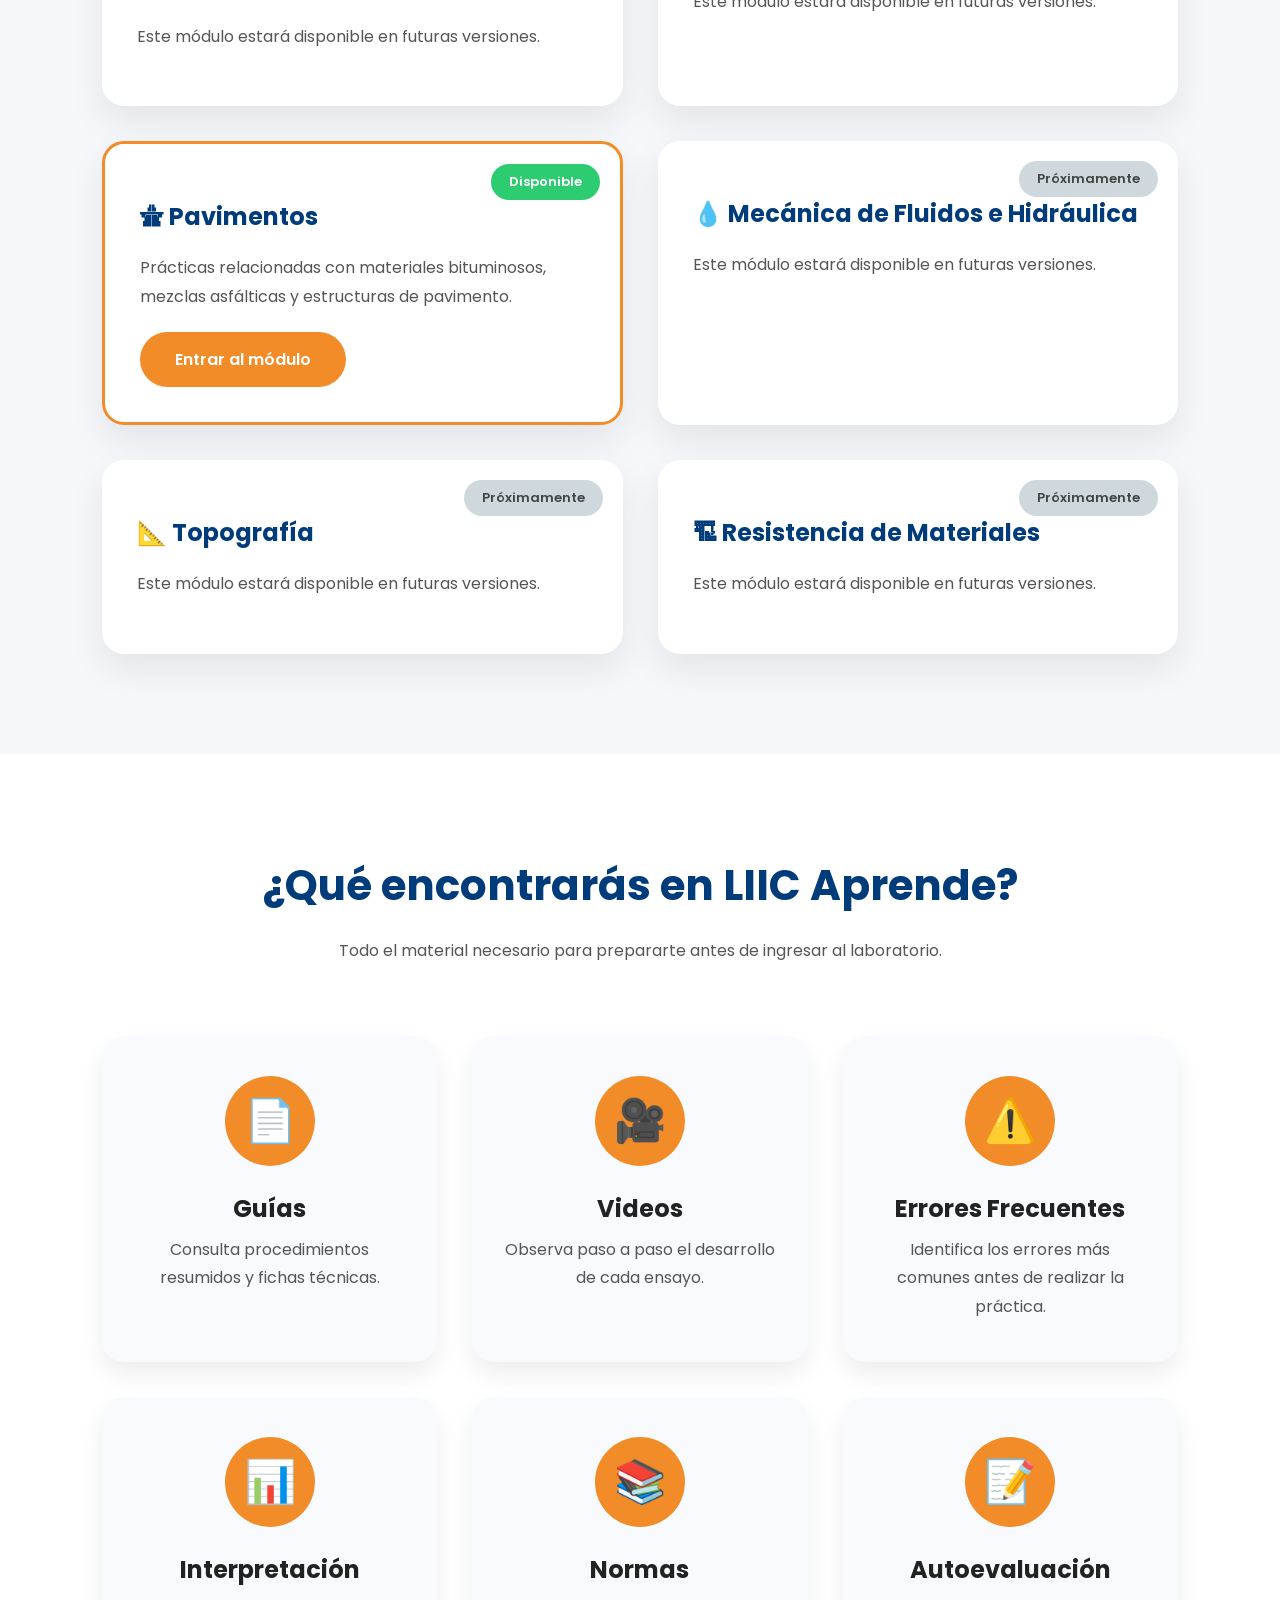
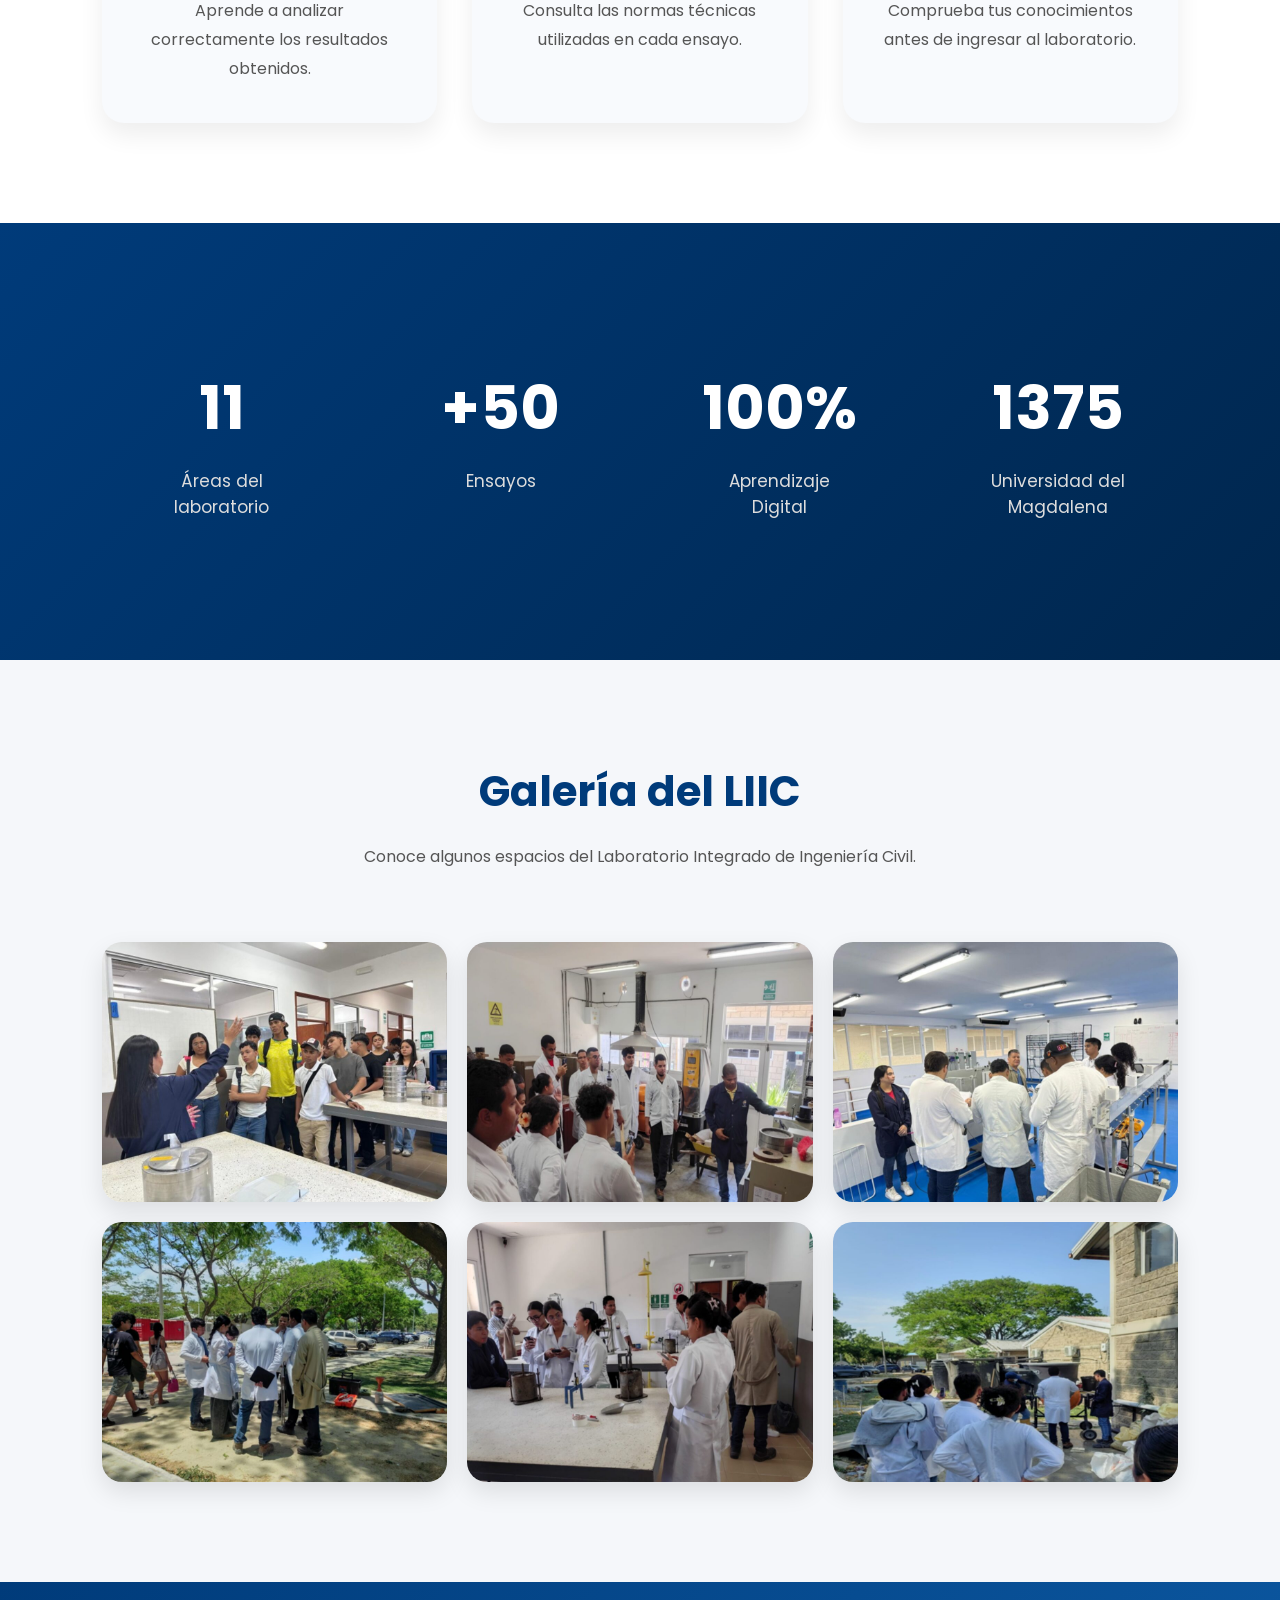
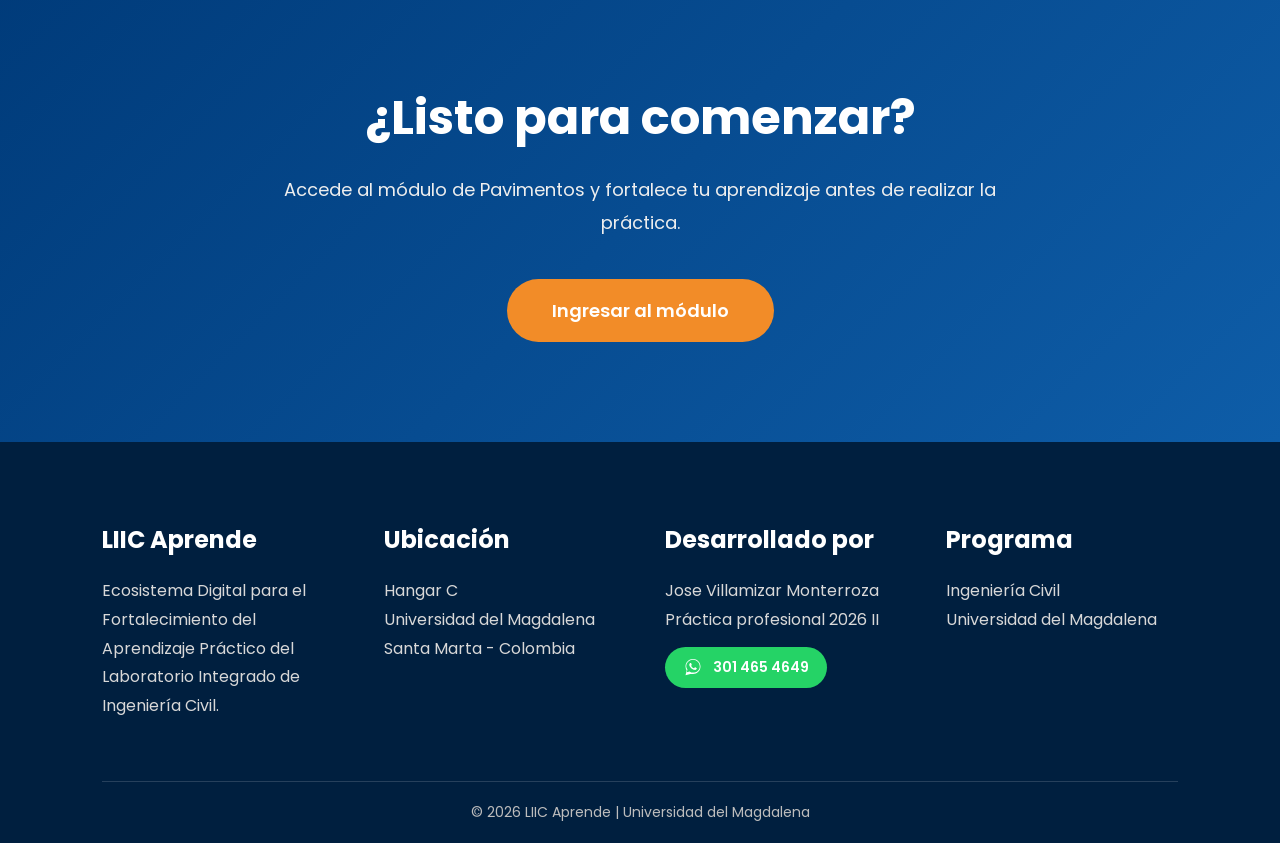
==== commit 808e260d: "Fragmento de video por ensayo. Fragmento de video por ensayo." ====
--- a/index.html
+++ b/index.html
@@ -23,7 +23,7 @@
     <meta property="og:type" content="website">
     <meta name="twitter:card" content="summary_large_image">
 
-    <link rel="stylesheet" href="css/styles.css?v=4">
+    <link rel="stylesheet" href="css/styles.css?v=6">
     <link rel="preconnect" href="https://fonts.googleapis.com">
     <link rel="preconnect" href="https://fonts.gstatic.com" crossorigin>
     <link href="https://fonts.googleapis.com/css2?family=Poppins:wght@300;400;500;600;700&display=swap" rel="stylesheet">
@@ -355,7 +355,7 @@
         <div class="copy">© 2026 LIIC Aprende | Universidad del Magdalena</div>
     </footer>
 
-    <script src="js/app.js?v=4"></script>
+    <script src="js/app.js?v=6"></script>
 </body>
 
 </html>
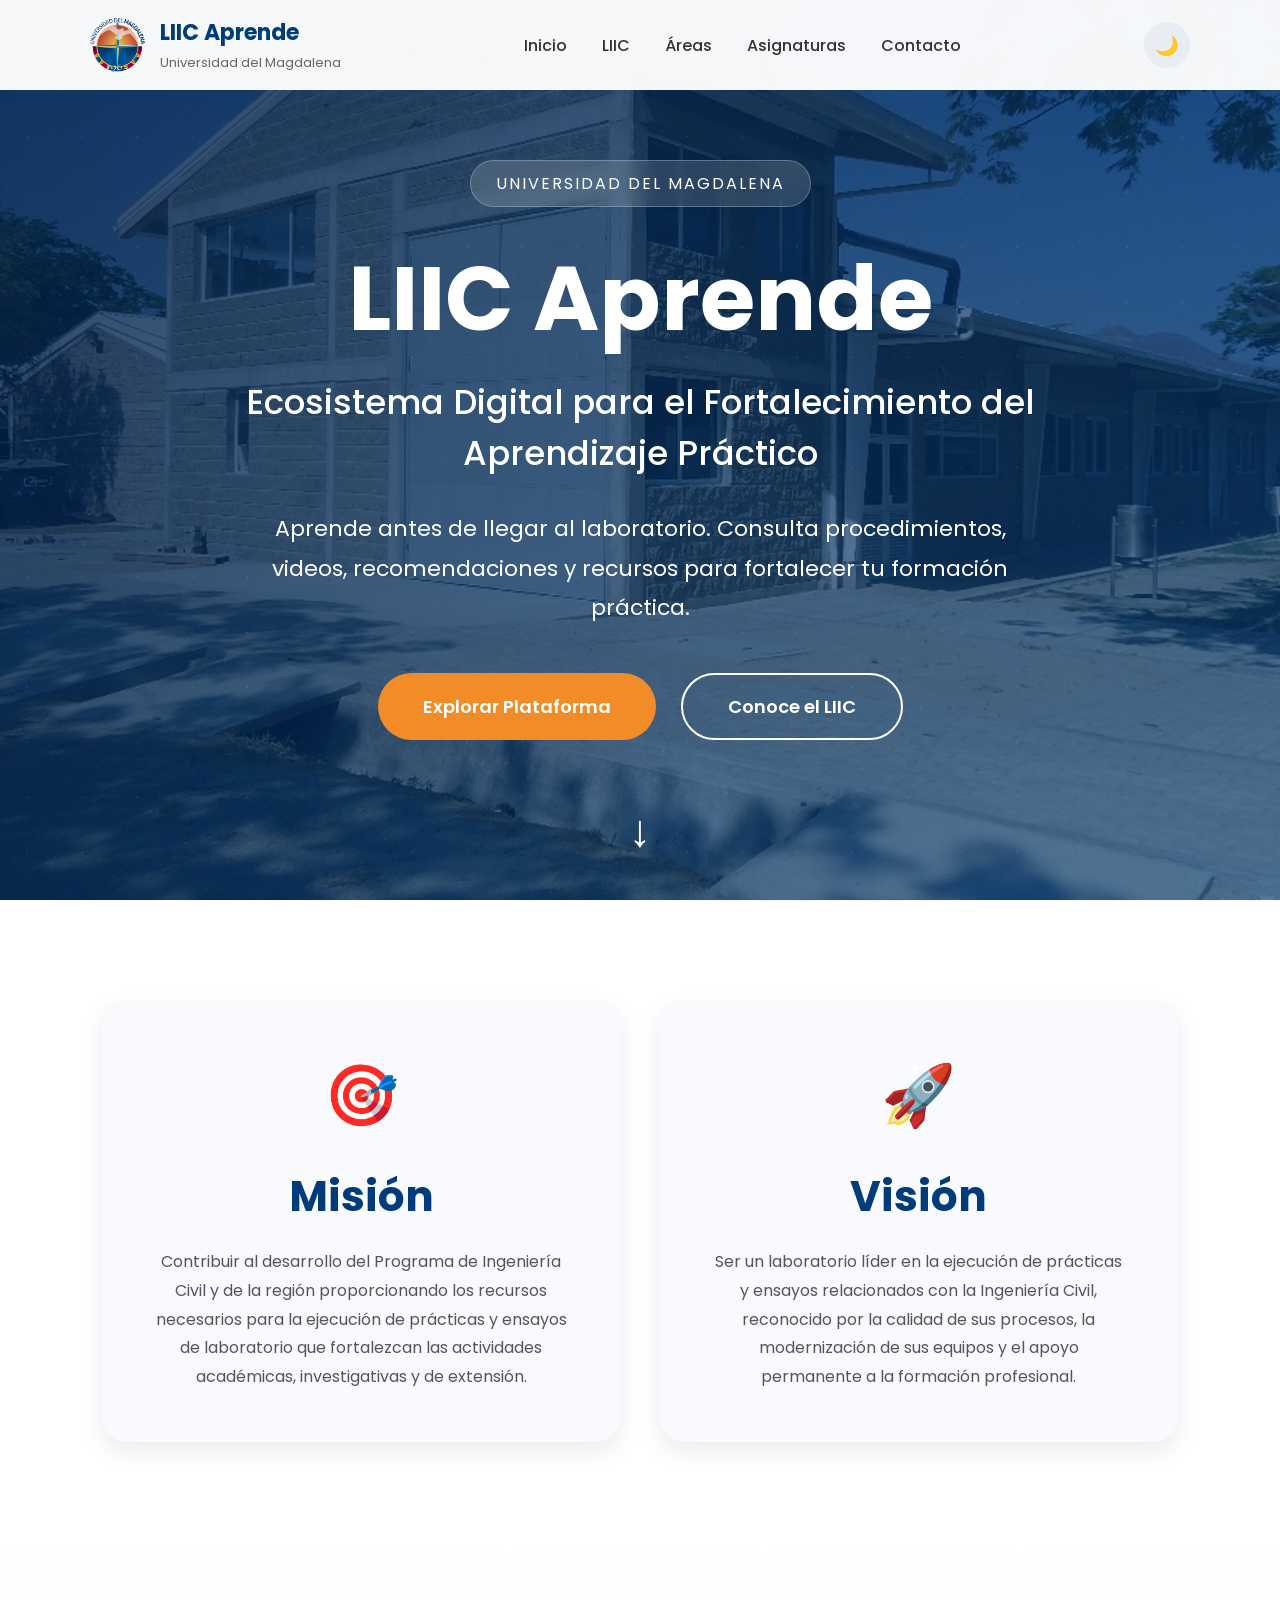
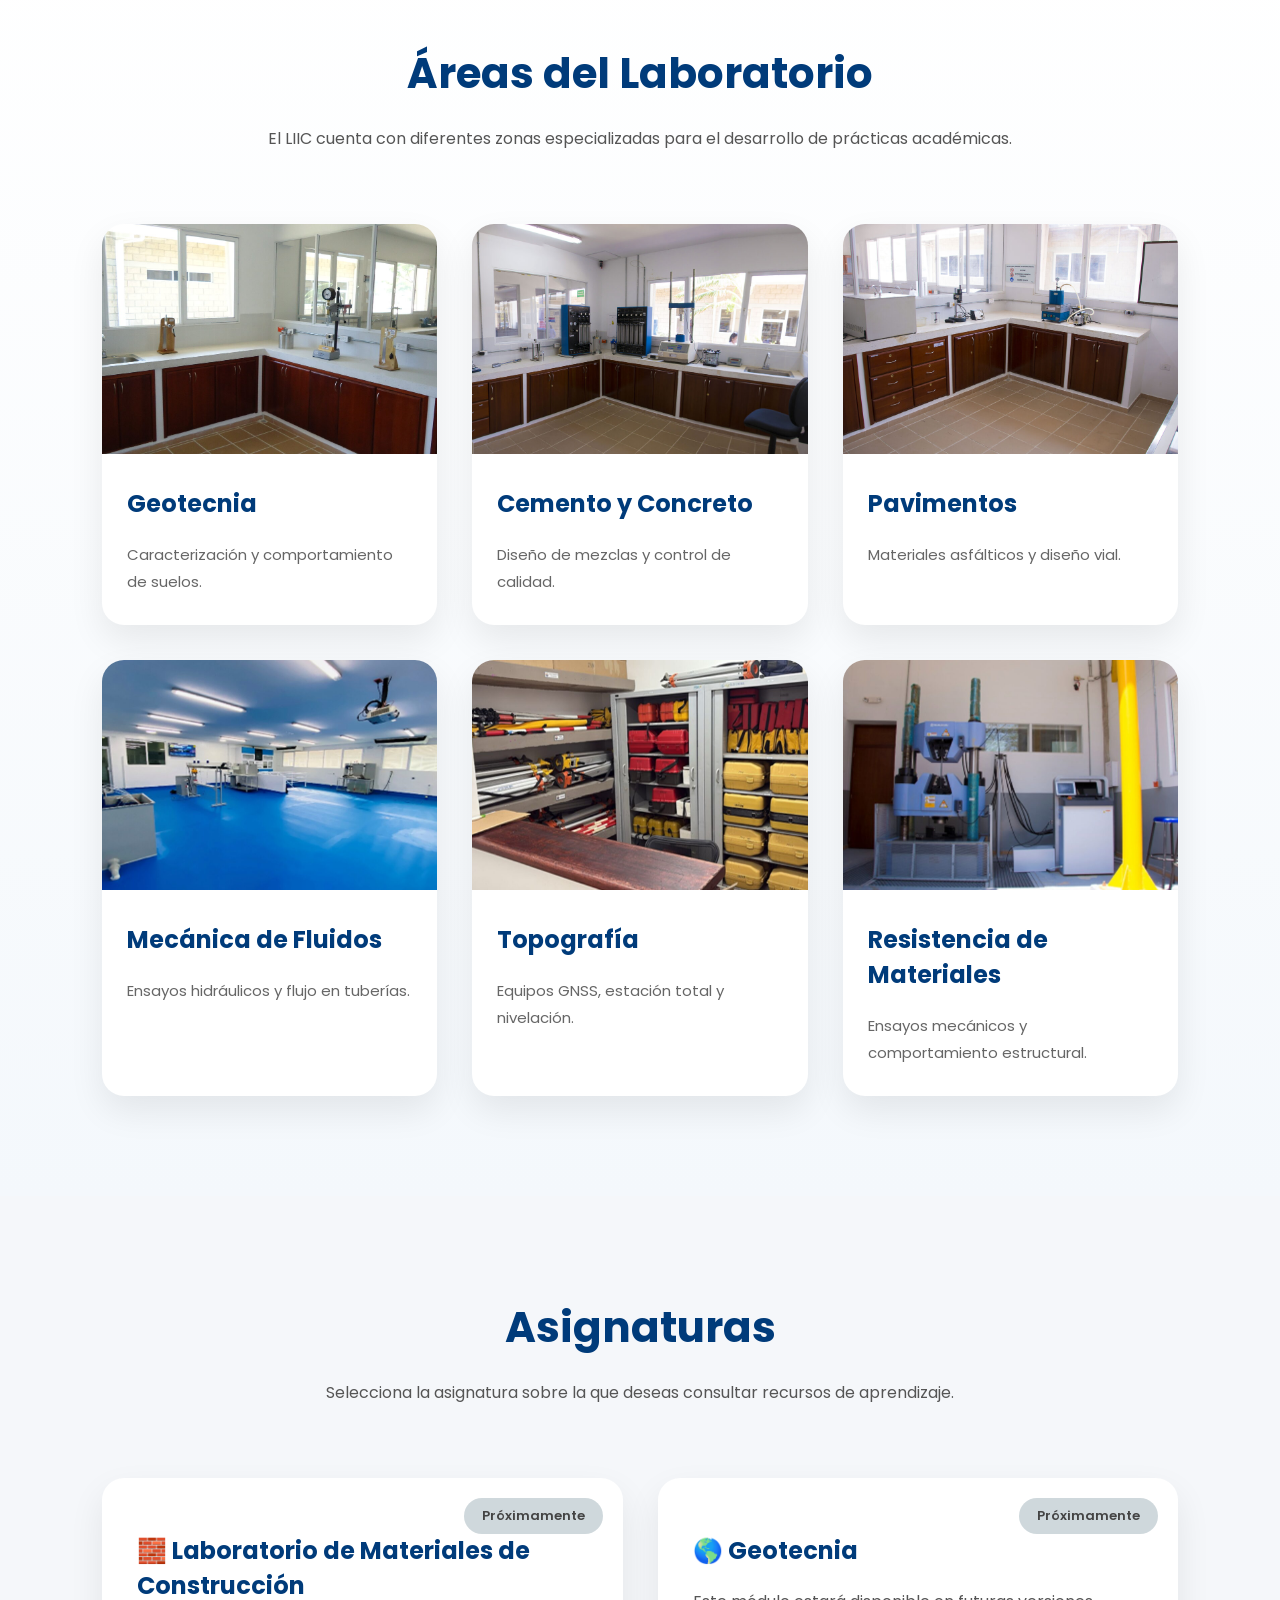
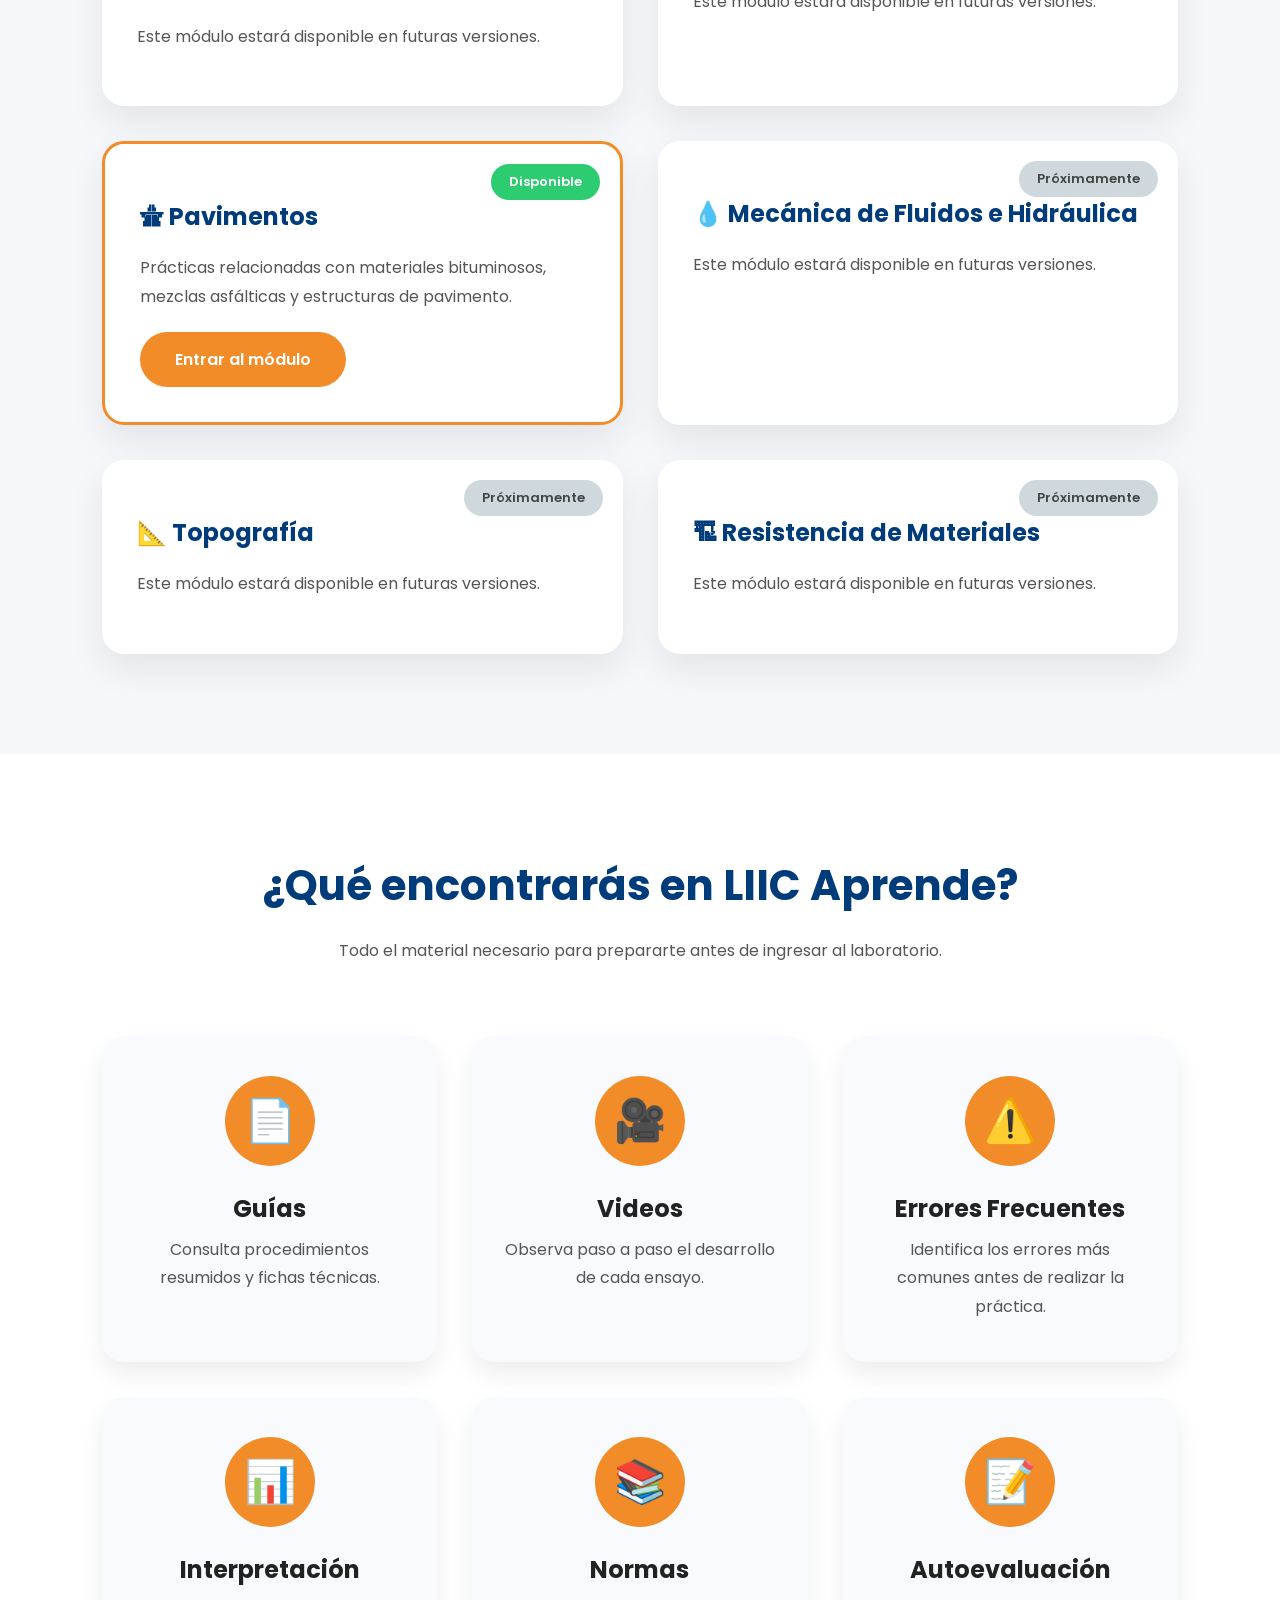
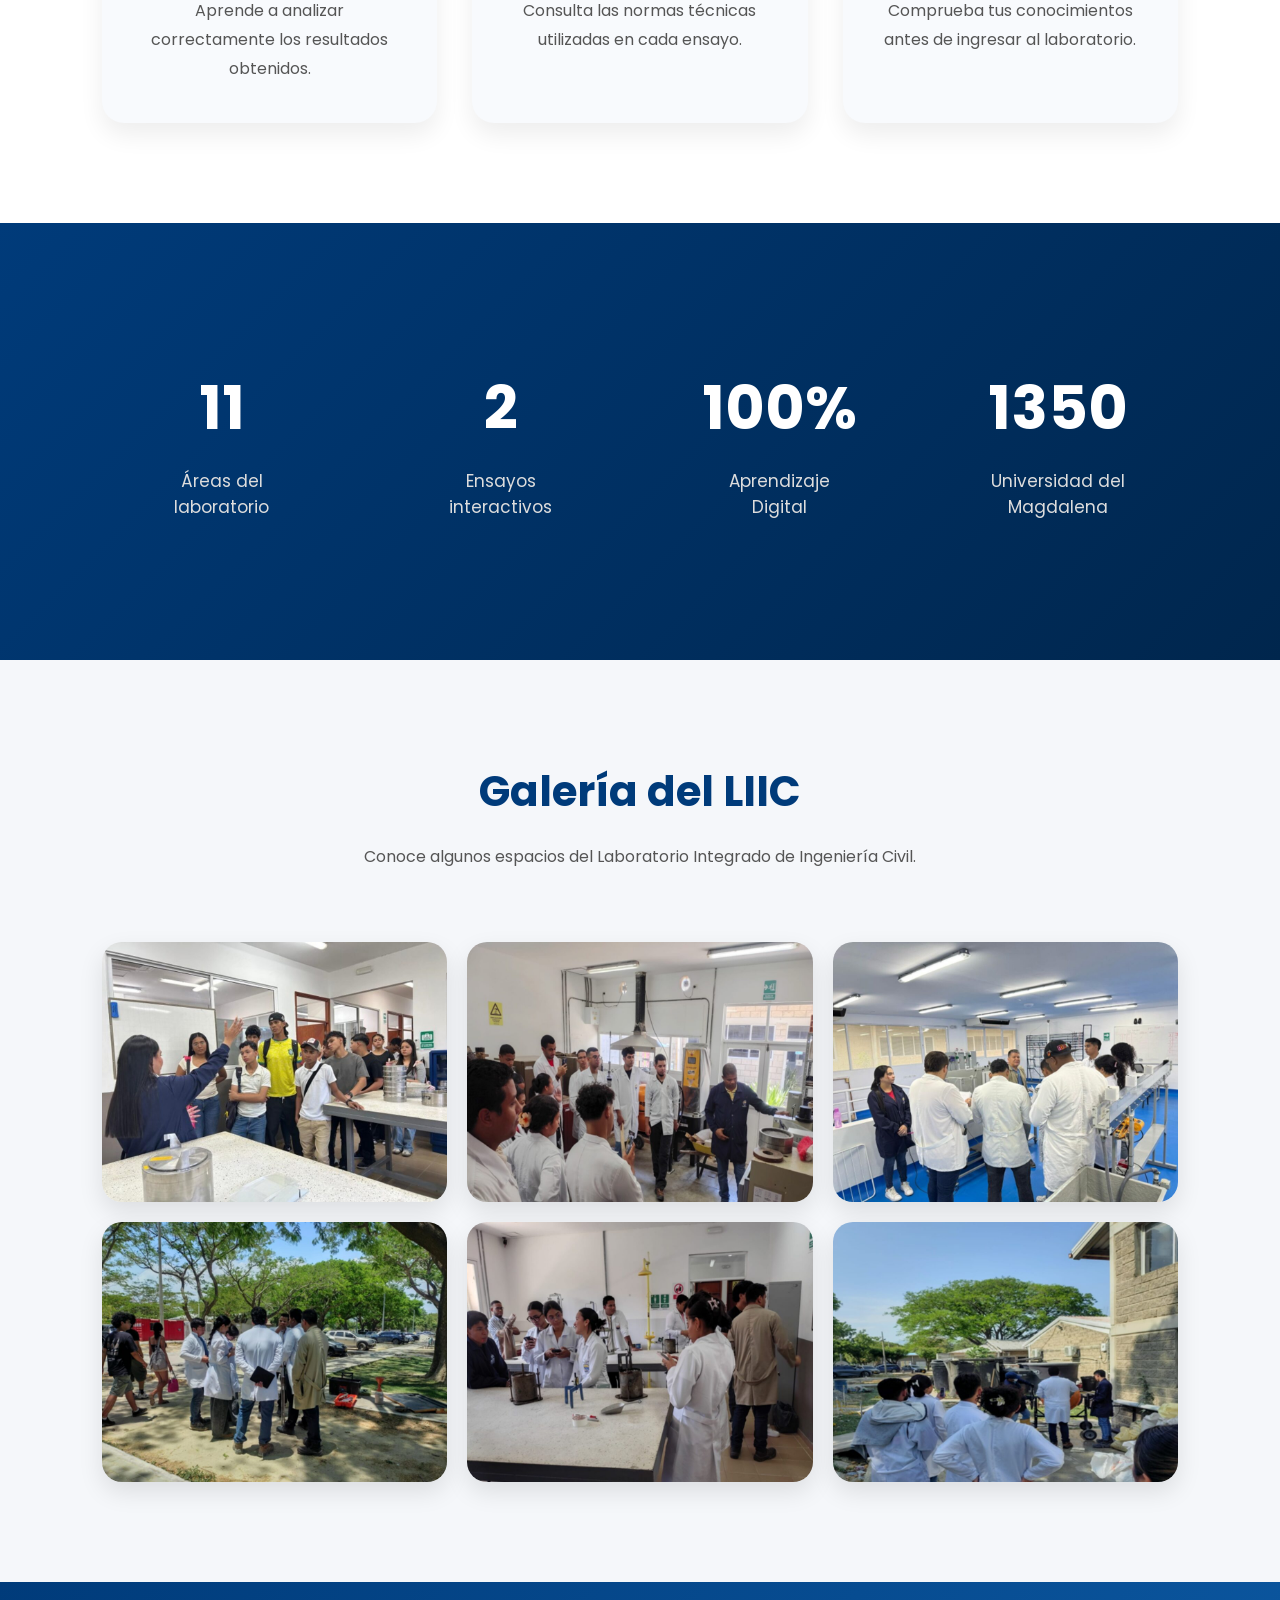
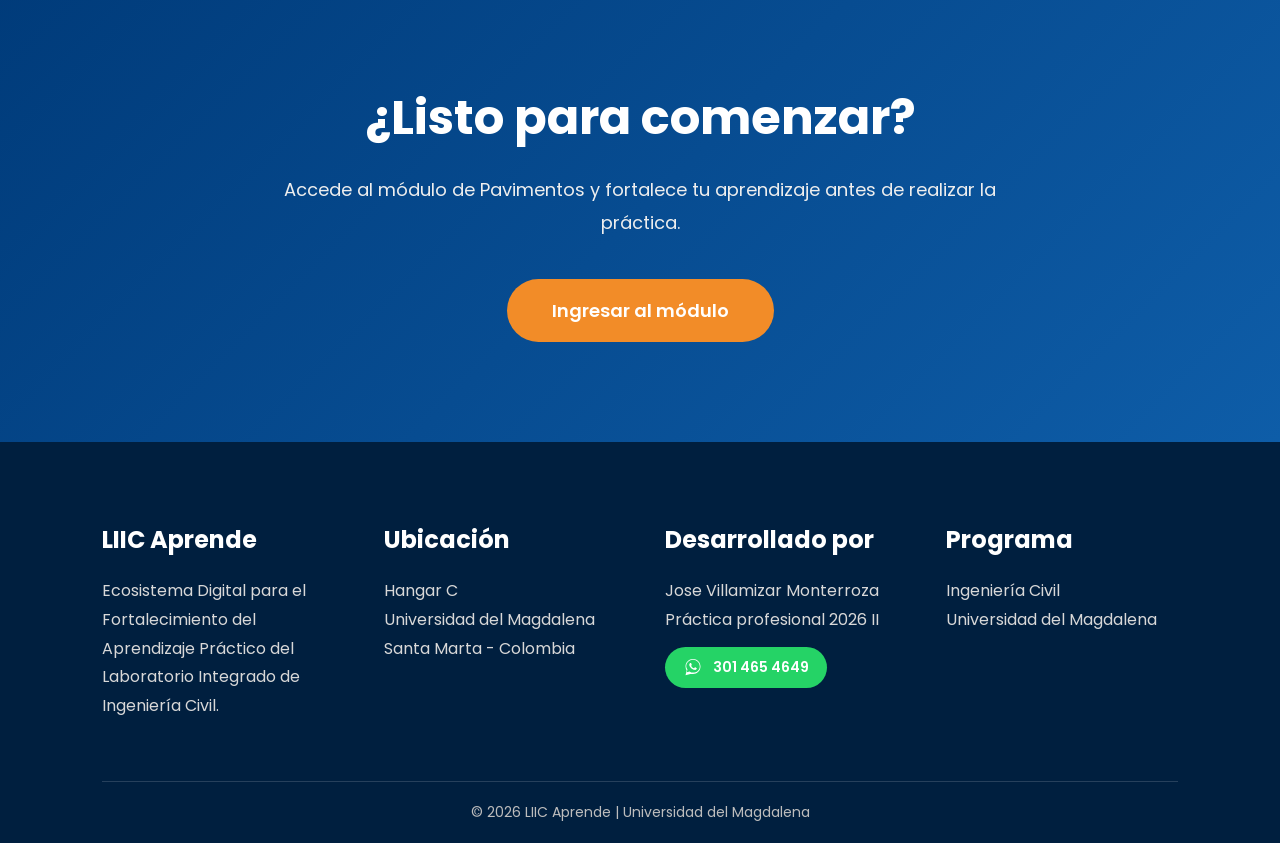
==== commit 418d5c21: "Reemplazar '+50 Ensayos' por '2 Ensayos interactivos' Co-Authored-By: Claude Opus 5.5 <noreply@anthr" ====
--- a/index.html
+++ b/index.html
@@ -278,8 +278,8 @@
             <span>Áreas del laboratorio</span>
         </div>
         <div class="numero">
-            <h2>+50</h2>
-            <span>Ensayos</span>
+            <h2>2</h2>
+            <span>Ensayos interactivos</span>
         </div>
         <div class="numero">
             <h2>100%</h2>
--- a/css/styles.css
+++ b/css/styles.css
@@ -1993,3 +1993,275 @@
         display: none !important;
     }
 }
+
+/*==================================
+CAPÍTULOS DEL VIDEO (v5)
+===================================*/
+
+.capitulos {
+    margin-top: 20px;
+}
+
+.capitulos h4 {
+    margin-bottom: 10px;
+}
+
+.capLista {
+    display: flex;
+    flex-wrap: wrap;
+    gap: 10px;
+}
+
+.capBtn {
+    background: var(--gris2);
+    color: var(--azul);
+    padding: 9px 16px;
+    font-size: 13px;
+    border-radius: 30px;
+    text-align: left;
+}
+
+.capBtn:hover {
+    transform: translateY(-2px);
+    box-shadow: 0 6px 14px rgba(0, 0, 0, .10);
+}
+
+.capBtn.capPropio {
+    background: var(--naranja);
+    color: white;
+}
+
+.capBtn.activo {
+    outline: 3px solid var(--azulClaro);
+    outline-offset: 2px;
+}
+
+.capTiempo {
+    font-weight: 700;
+    margin-right: 4px;
+}
+
+.capTodos {
+    margin-top: 15px;
+}
+
+.ensayoCard .capTodos summary {
+    display: inline-block;
+    padding: 0;
+    cursor: pointer;
+    color: var(--azulClaro);
+    font-weight: 600;
+    font-size: 14px;
+    margin-bottom: 12px;
+    background: none;
+}
+
+.ensayoCard .capTodos summary::after {
+    content: " ▾";
+}
+
+.ensayoCard .capTodos[open] summary::after {
+    content: " ▴";
+}
+
+.ensayoCard .capTodos summary:hover {
+    background: none;
+    text-decoration: underline;
+}
+
+html[data-theme="dark"] .capBtn {
+    background: var(--gris2);
+    color: #d7dee6;
+}
+
+html[data-theme="dark"] .capBtn.capPropio {
+    background: var(--naranja);
+    color: white;
+}
+
+html[data-theme="dark"] .ensayoCard .capTodos summary,
+html[data-theme="dark"] .ensayoCard .capTodos summary:hover {
+    background: none;
+    color: #6fb1ff;
+}
+
+@media (max-width: 480px) {
+    .capBtn {
+        width: 100%;
+    }
+}
+
+@media print {
+    .capitulos {
+        display: none !important;
+    }
+}
+
+/*==================================
+VIDEO POR ENSAYO: PANTALLA FINAL Y AVANCE (v6)
+===================================*/
+
+.videoFin {
+    position: absolute;
+    inset: 0;
+    z-index: 2;
+    display: flex;
+    flex-direction: column;
+    align-items: center;
+    justify-content: center;
+    gap: 18px;
+    padding: 20px;
+    text-align: center;
+    background: rgba(11, 31, 58, .88);
+    backdrop-filter: blur(4px);
+    animation: vfAparecer .35s ease;
+}
+
+.videoFin[hidden] {
+    display: none;
+}
+
+@keyframes vfAparecer {
+    from { opacity: 0; }
+    to { opacity: 1; }
+}
+
+.videoFinTitulo {
+    color: white;
+    font-size: 22px;
+    font-weight: 700;
+    margin: 0;
+}
+
+.videoFinBotones {
+    display: flex;
+    flex-wrap: wrap;
+    justify-content: center;
+    gap: 10px;
+}
+
+.videoFinBotones button {
+    padding: 10px 18px;
+    border-radius: 30px;
+    font-size: 14px;
+    background: white;
+    color: var(--azul);
+}
+
+.videoFinBotones .vfQuiz,
+.videoFinBotones .vfSiguiente {
+    background: var(--naranja);
+    color: white;
+}
+
+.videoFinBotones .vfCompleta {
+    background: transparent;
+    color: white;
+    border: 1px solid rgba(255, 255, 255, .6);
+}
+
+.videoFinBotones button:hover {
+    transform: translateY(-2px);
+}
+
+.videoProgreso {
+    margin-top: 12px;
+}
+
+.videoProgreso[hidden] {
+    display: none;
+}
+
+.vpTexto {
+    display: flex;
+    justify-content: space-between;
+    font-size: 13px;
+    color: #555;
+    margin-bottom: 6px;
+}
+
+.vpModo {
+    font-weight: 600;
+    color: var(--azul);
+}
+
+.vpTiempo {
+    font-variant-numeric: tabular-nums;
+}
+
+.vpBarra {
+    height: 6px;
+    border-radius: 6px;
+    background: var(--gris2);
+    overflow: hidden;
+}
+
+.vpRelleno {
+    height: 100%;
+    width: 0;
+    background: var(--naranja);
+    transition: width .3s linear;
+}
+
+.vpVolver {
+    margin-top: 10px;
+    background: none;
+    color: var(--azulClaro);
+    padding: 0;
+    font-size: 14px;
+    font-weight: 600;
+}
+
+.vpVolver:hover {
+    text-decoration: underline;
+    transform: none;
+    box-shadow: none;
+}
+
+.videoFinBotones button,
+.vpVolver {
+    width: auto;
+}
+
+.vpVolver[hidden] {
+    display: none;
+}
+
+html[data-theme="dark"] .vpTexto {
+    color: #93a1b0;
+}
+
+html[data-theme="dark"] .vpModo {
+    color: #d7dee6;
+}
+
+html[data-theme="dark"] .vpVolver {
+    color: #6fb1ff;
+}
+
+@media (max-width: 600px) {
+    .videoFin {
+        gap: 10px;
+        padding: 10px;
+    }
+
+    .videoFinTitulo {
+        font-size: 16px;
+    }
+
+    .videoFinBotones {
+        gap: 6px;
+    }
+
+    .videoFinBotones button {
+        padding: 7px 12px;
+        font-size: 12px;
+    }
+}
+
+@media print {
+    .videoProgreso,
+    .videoFin {
+        display: none !important;
+    }
+}
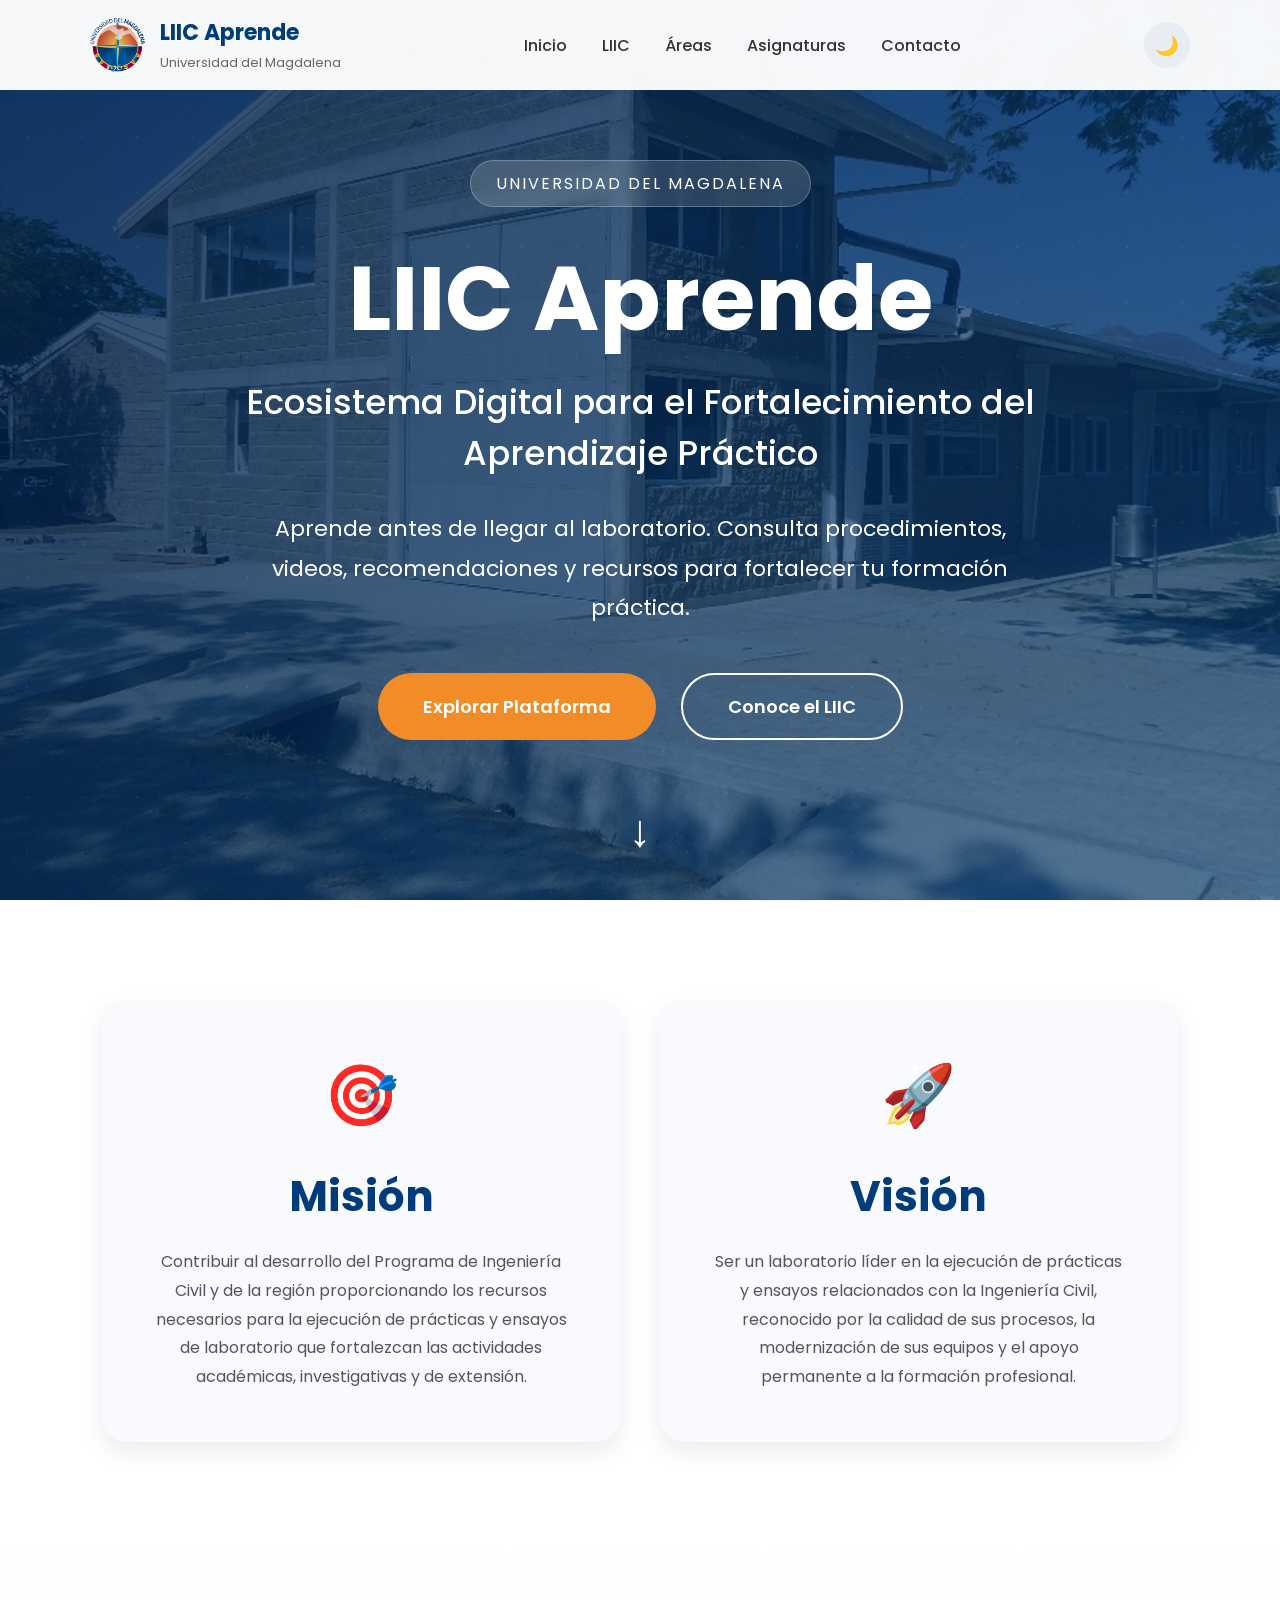
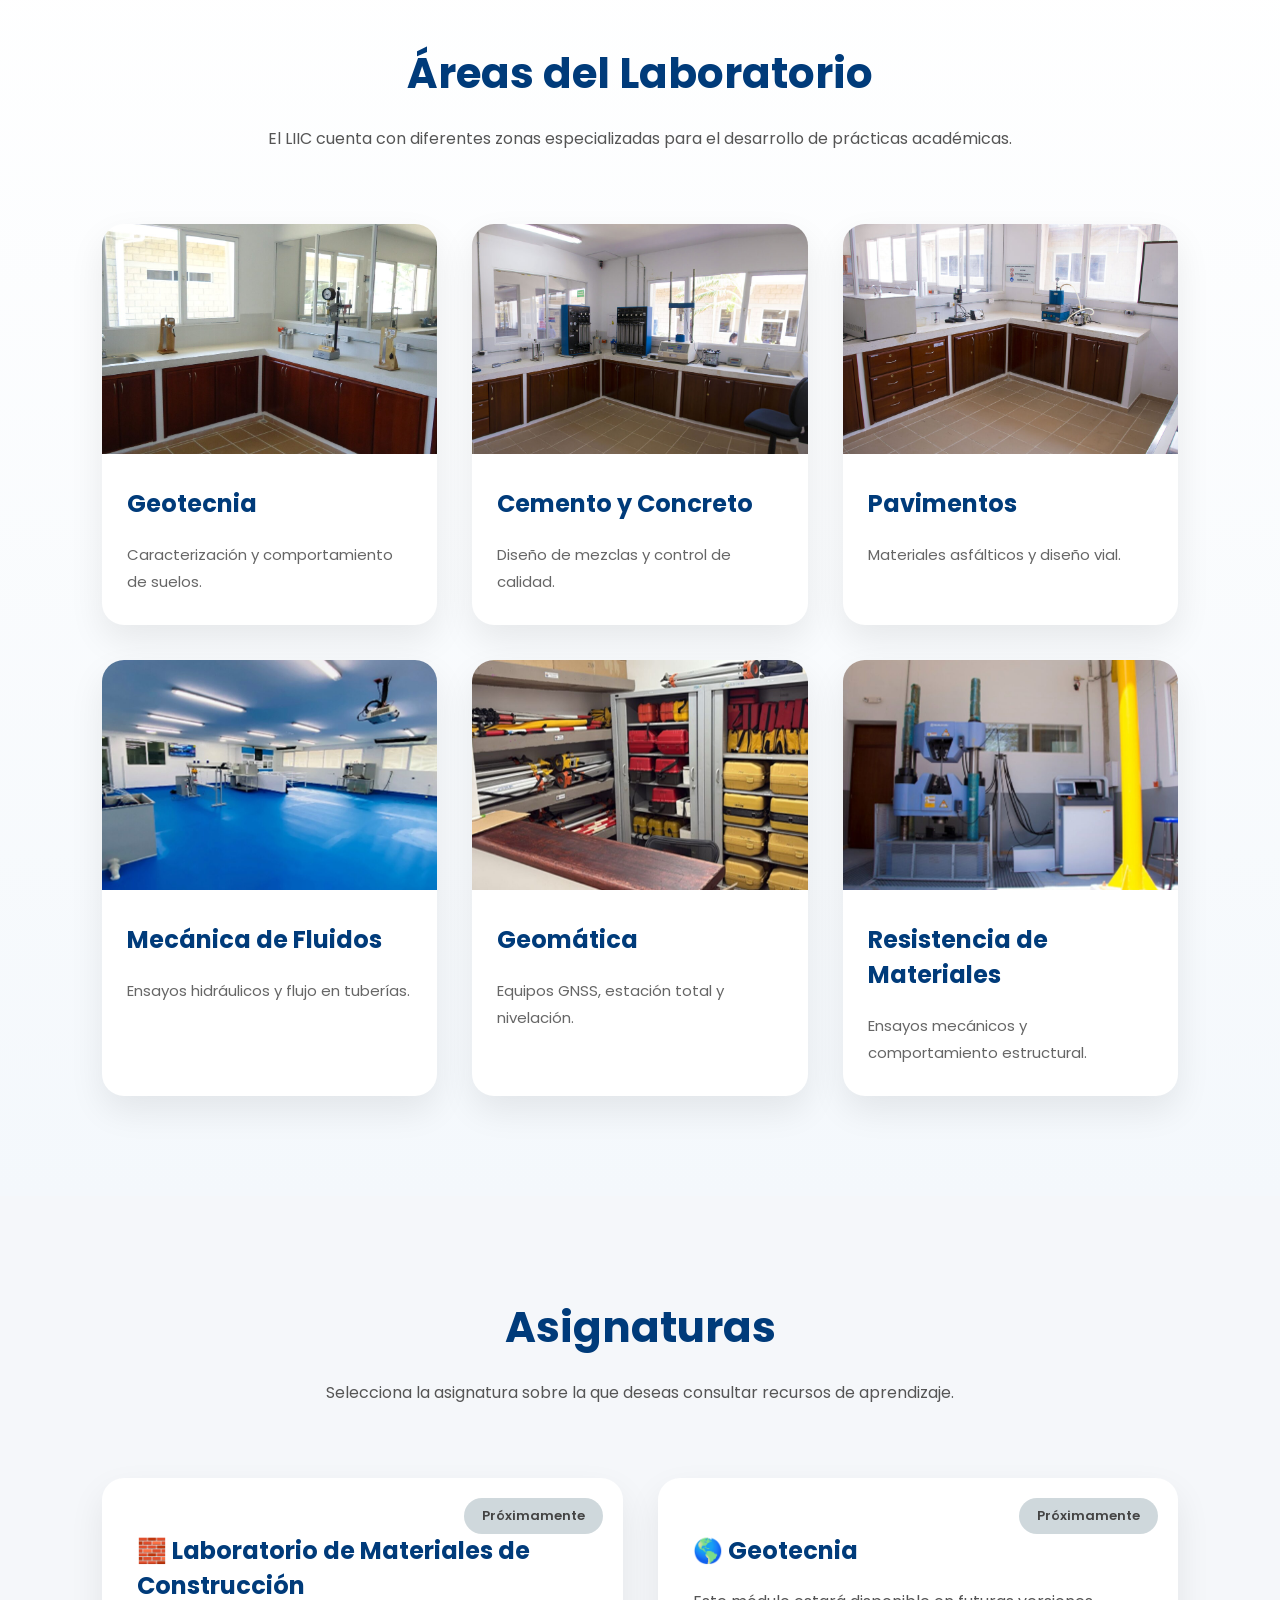
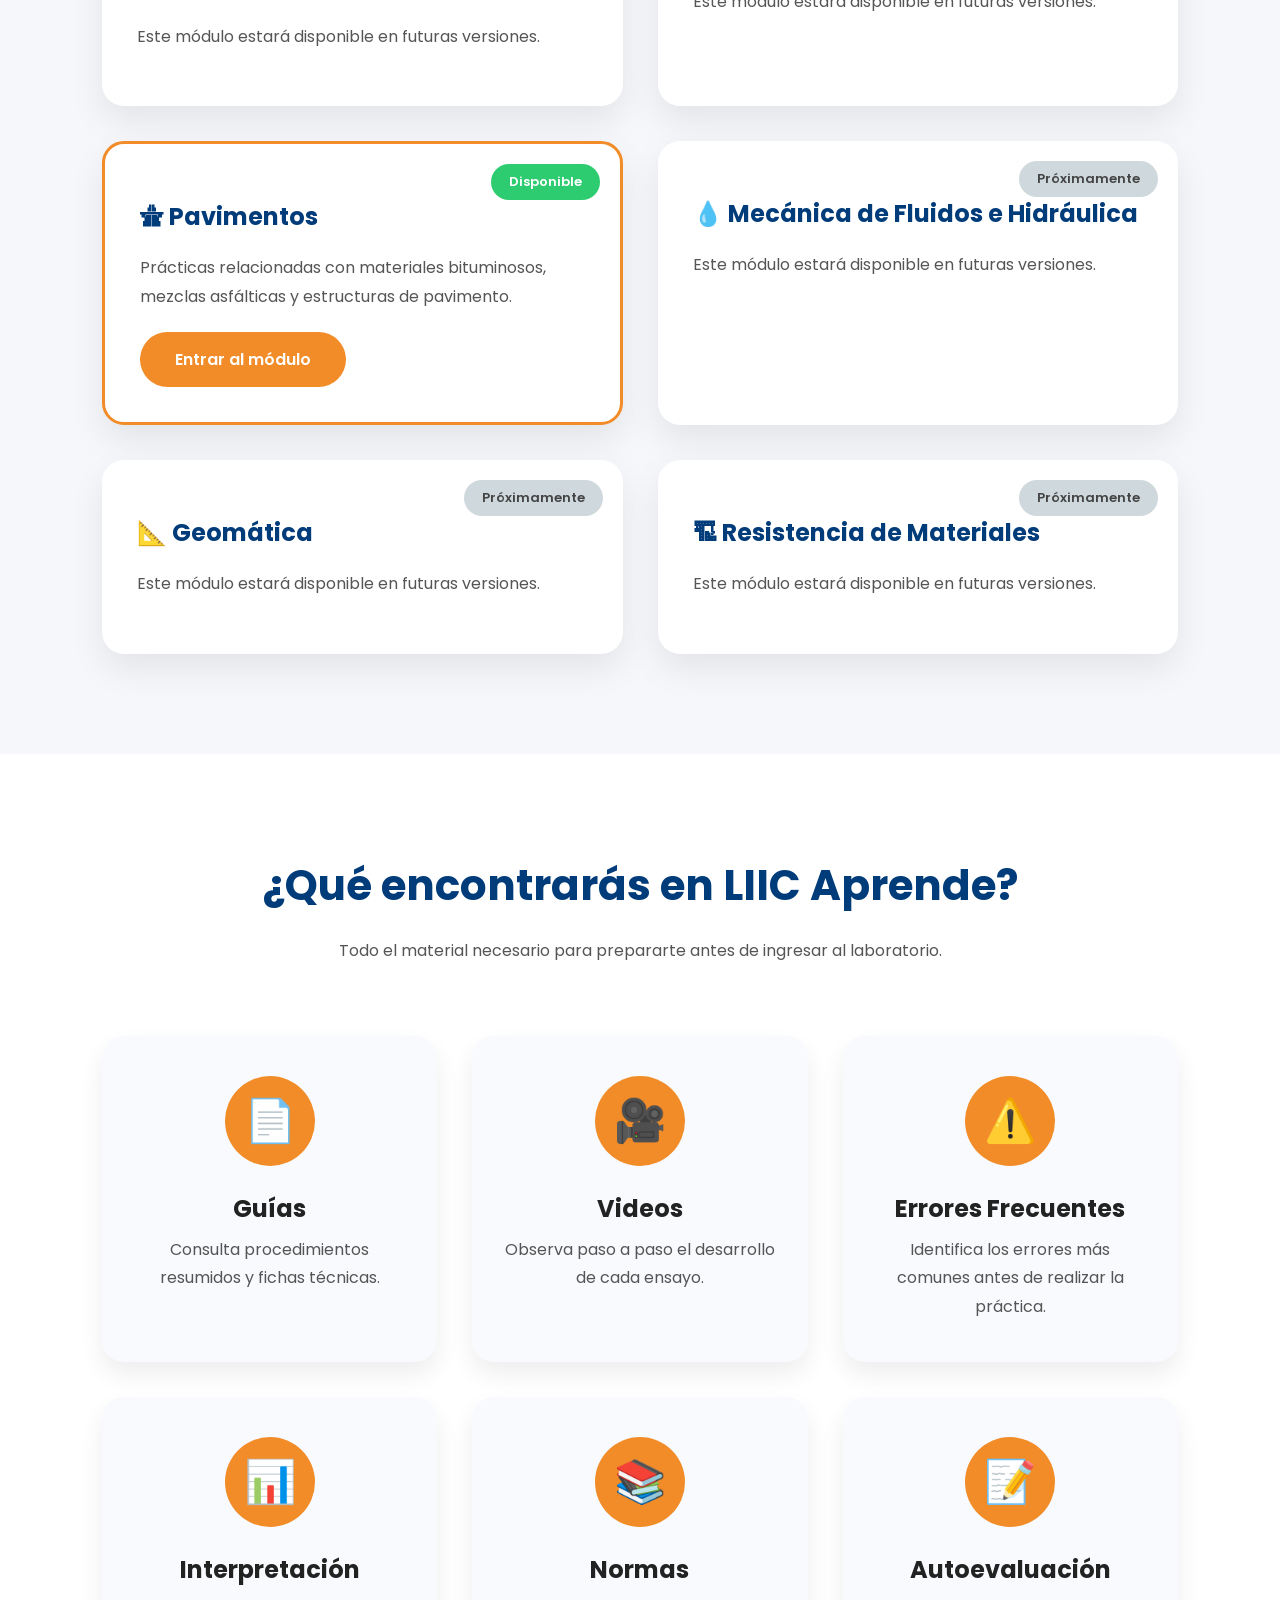
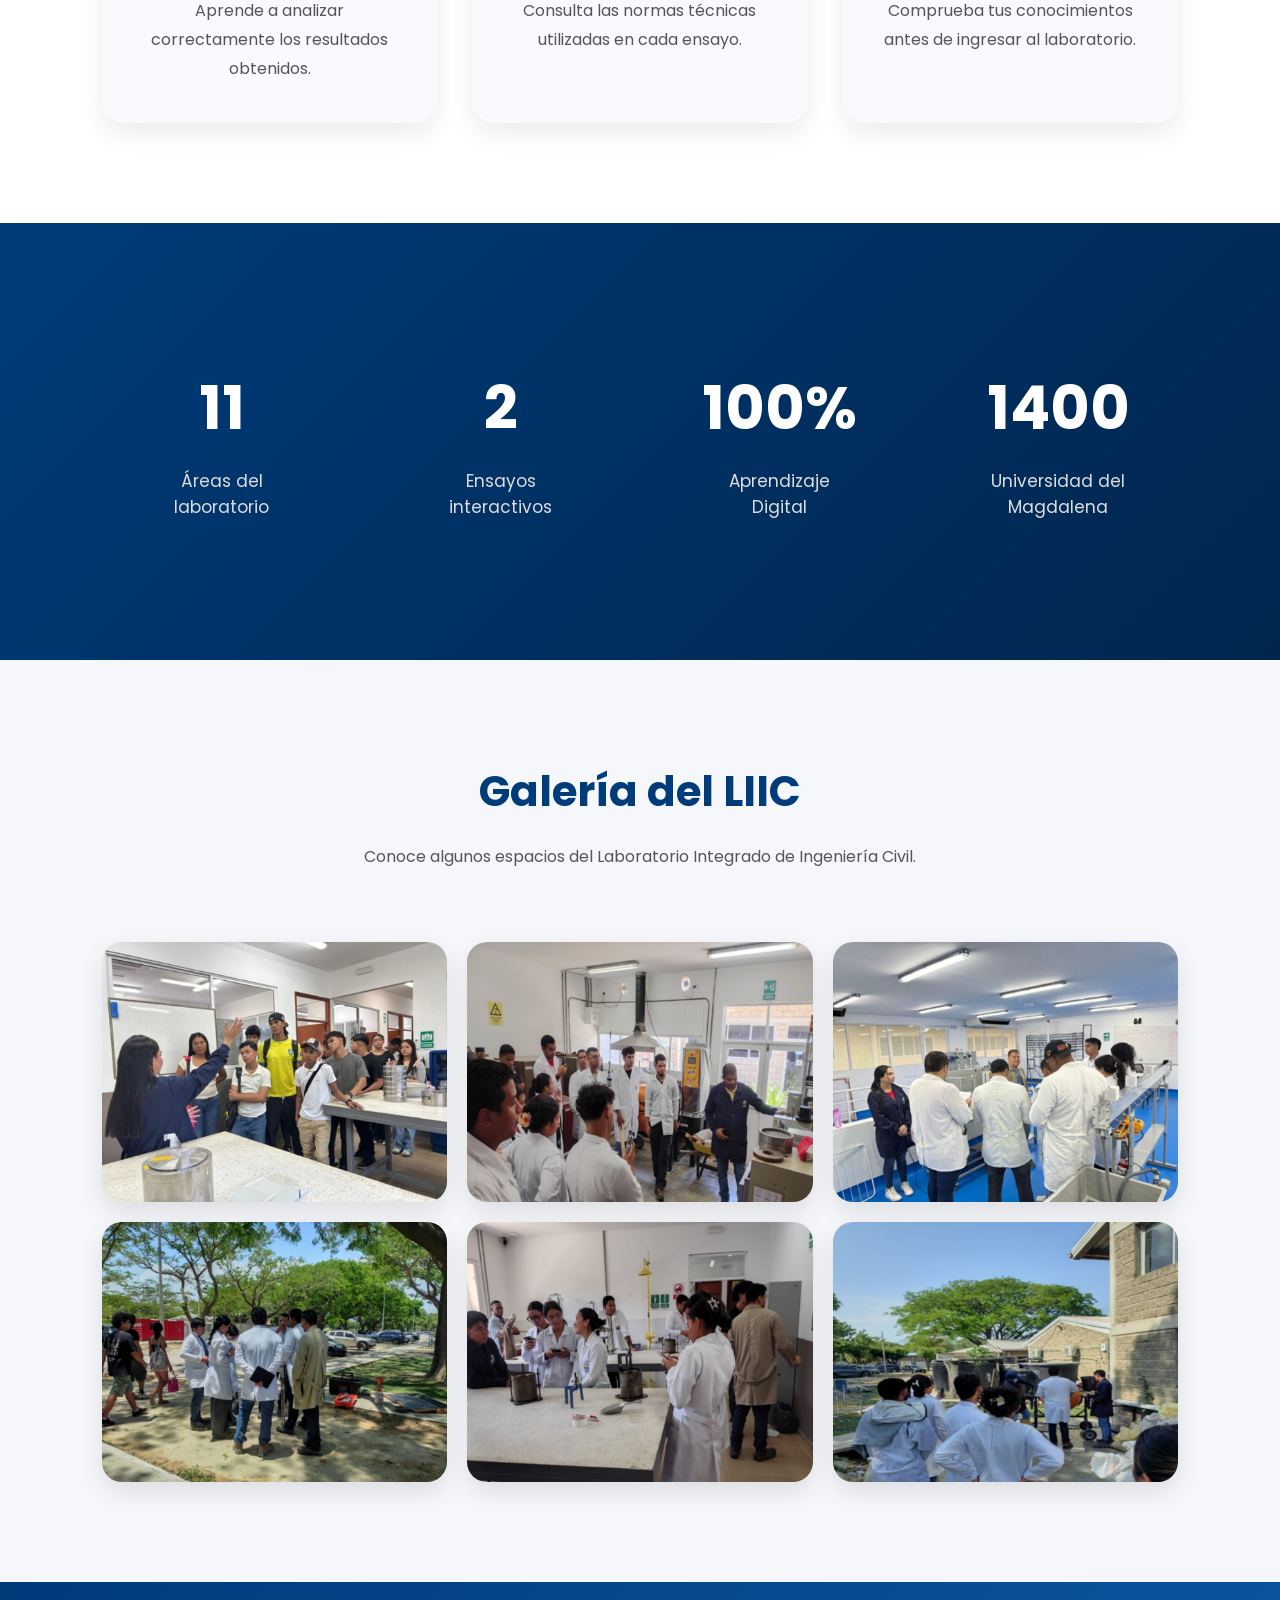
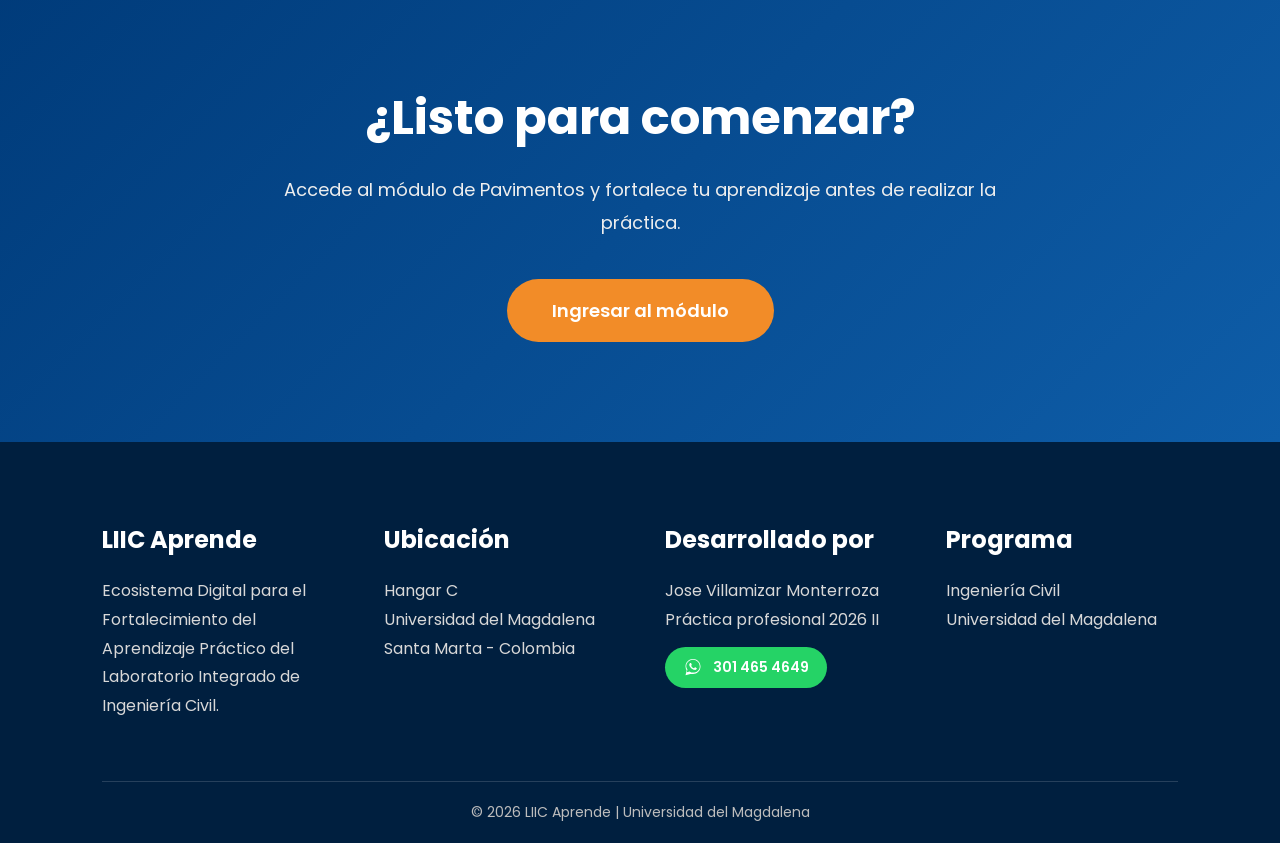
==== commit 0f52a7ac: "Reemplaza Topografía por Geomática Co-Authored-By: Claude Opus 5.5 <noreply@anthropic.com> Claude-Se" ====
--- a/index.html
+++ b/index.html
@@ -165,8 +165,8 @@
                 <p>Ensayos hidráulicos y flujo en tuberías.</p>
             </div>
             <div class="areaCard">
-                <img src="assets/areas/topografia.jpg" alt="Área de Topografía">
-                <h3>Topografía</h3>
+                <img src="assets/areas/topografia.jpg" alt="Área de Geomática">
+                <h3>Geomática</h3>
                 <p>Equipos GNSS, estación total y nivelación.</p>
             </div>
             <div class="areaCard">
@@ -214,7 +214,7 @@
 
             <div class="materia bloqueada">
                 <div class="estado">Próximamente</div>
-                <h3>📐 Topografía</h3>
+                <h3>📐 Geomática</h3>
                 <p>Este módulo estará disponible en futuras versiones.</p>
             </div>
 
--- a/css/styles.css
+++ b/css/styles.css
@@ -2265,3 +2265,89 @@
         display: none !important;
     }
 }
+
+/*==================================
+CRÉDITO DEL VIDEO (v7) – condición de uso de Centro Innova
+===================================*/
+
+.videoFuente {
+    margin-top: 10px;
+    padding: 10px 14px;
+    border-left: 4px solid var(--azulClaro);
+    background: var(--gris2);
+    border-radius: 8px;
+    font-size: 14px;
+    font-weight: 600;
+    color: var(--azul);
+}
+
+.videoFuente a {
+    color: var(--azulClaro);
+    font-weight: 600;
+    margin-left: 4px;
+    white-space: nowrap;
+}
+
+.videoFuente a:hover {
+    text-decoration: underline;
+}
+
+html[data-theme="dark"] .videoFuente {
+    color: #d7dee6;
+}
+
+html[data-theme="dark"] .videoFuente a {
+    color: #6fb1ff;
+}
+
+@media (max-width: 480px) {
+    .videoFuente a {
+        white-space: normal;
+        display: inline-block;
+        margin-left: 0;
+    }
+}
+
+/*==================================
+AVISO DE VALIDACIÓN DOCENTE (v8)
+===================================*/
+
+.avisoValidacion {
+    display: flex;
+    gap: 12px;
+    align-items: flex-start;
+    margin: 0 0 18px;
+    padding: 12px 16px;
+    border-radius: 10px;
+    background: #fff6e8;
+    border: 1px solid #f6c98a;
+    font-size: 14px;
+    line-height: 1.5;
+    color: #6b4a12;
+}
+
+.avisoValidacion p {
+    margin: 0;
+}
+
+.avisoIcono {
+    font-size: 18px;
+    line-height: 1.2;
+    color: var(--naranja);
+}
+
+.avisoValidacion a {
+    color: var(--azulClaro);
+    font-weight: 600;
+    white-space: nowrap;
+}
+
+html[data-theme="dark"] .avisoValidacion {
+    background: rgba(242, 140, 40, .12);
+    border-color: rgba(242, 140, 40, .45);
+    color: #f3d9b5;
+}
+
+html[data-theme="dark"] .avisoValidacion a {
+    color: #6fb1ff;
+}
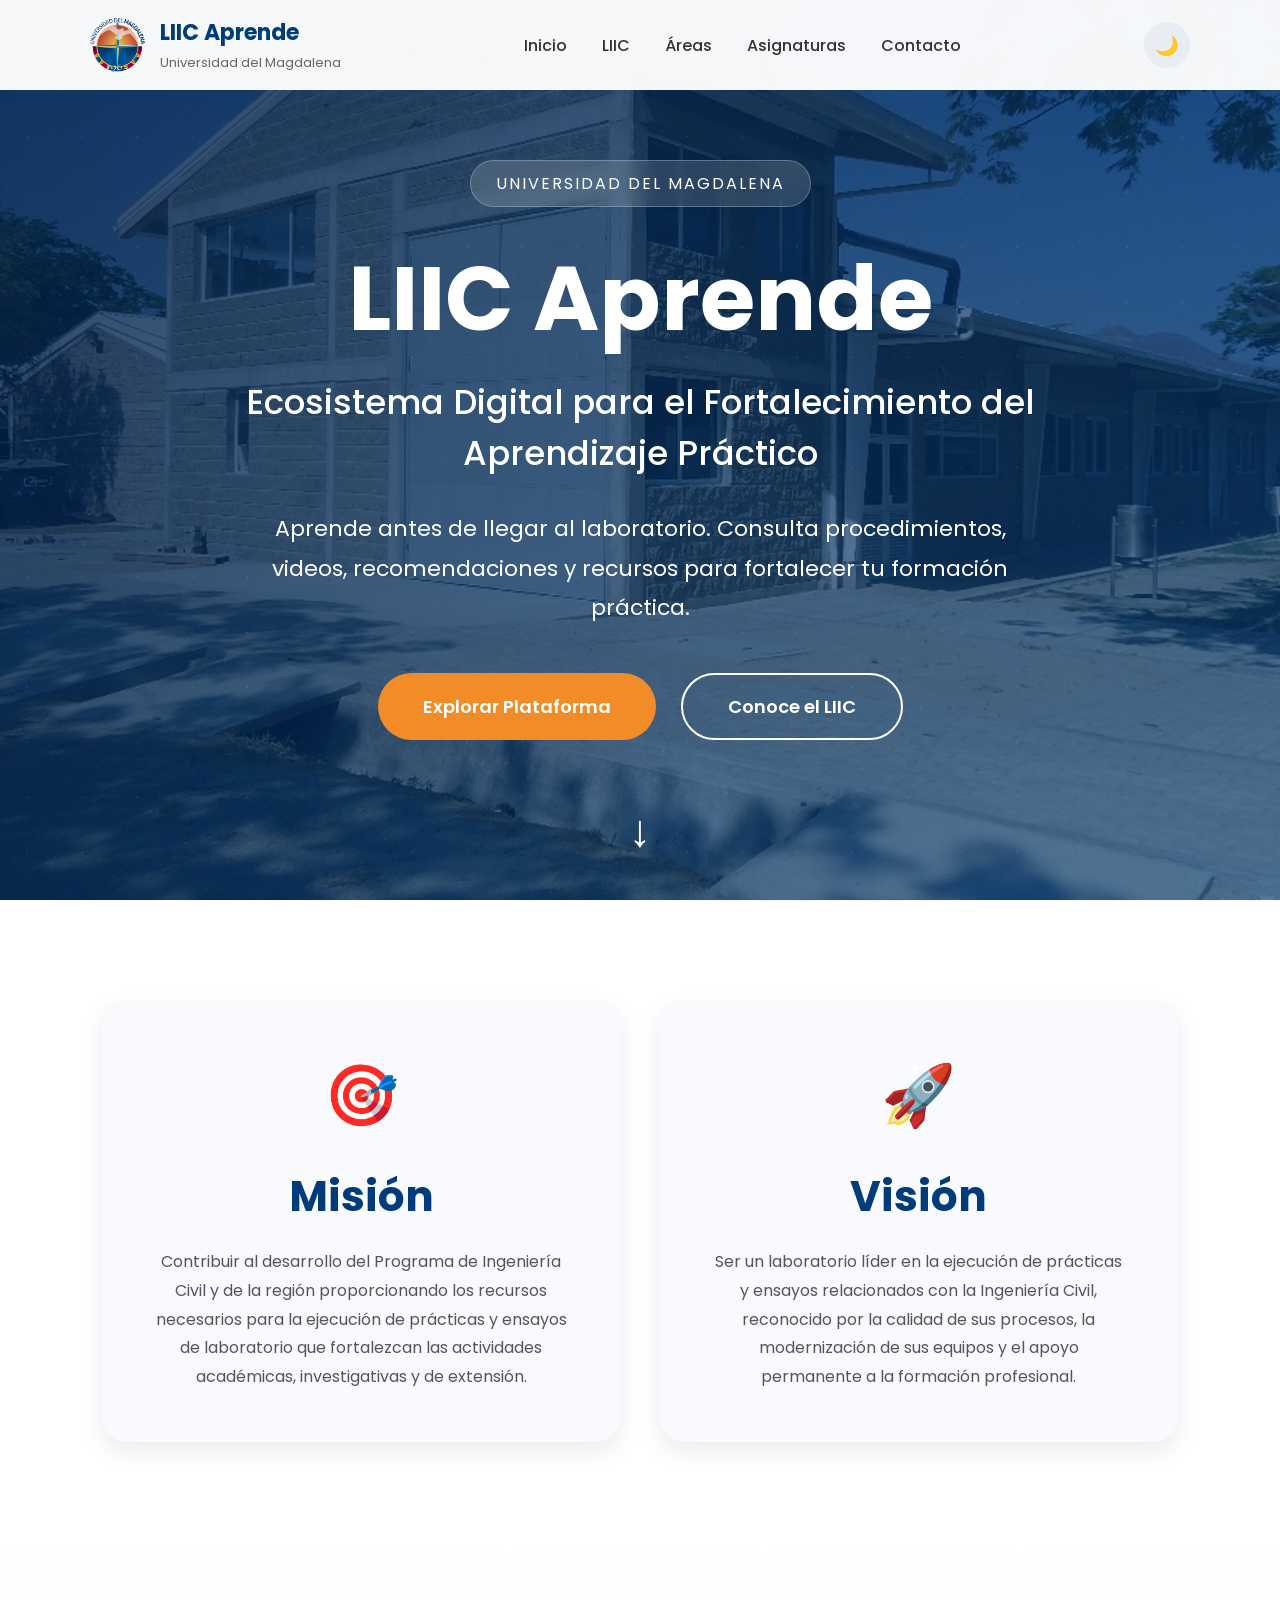
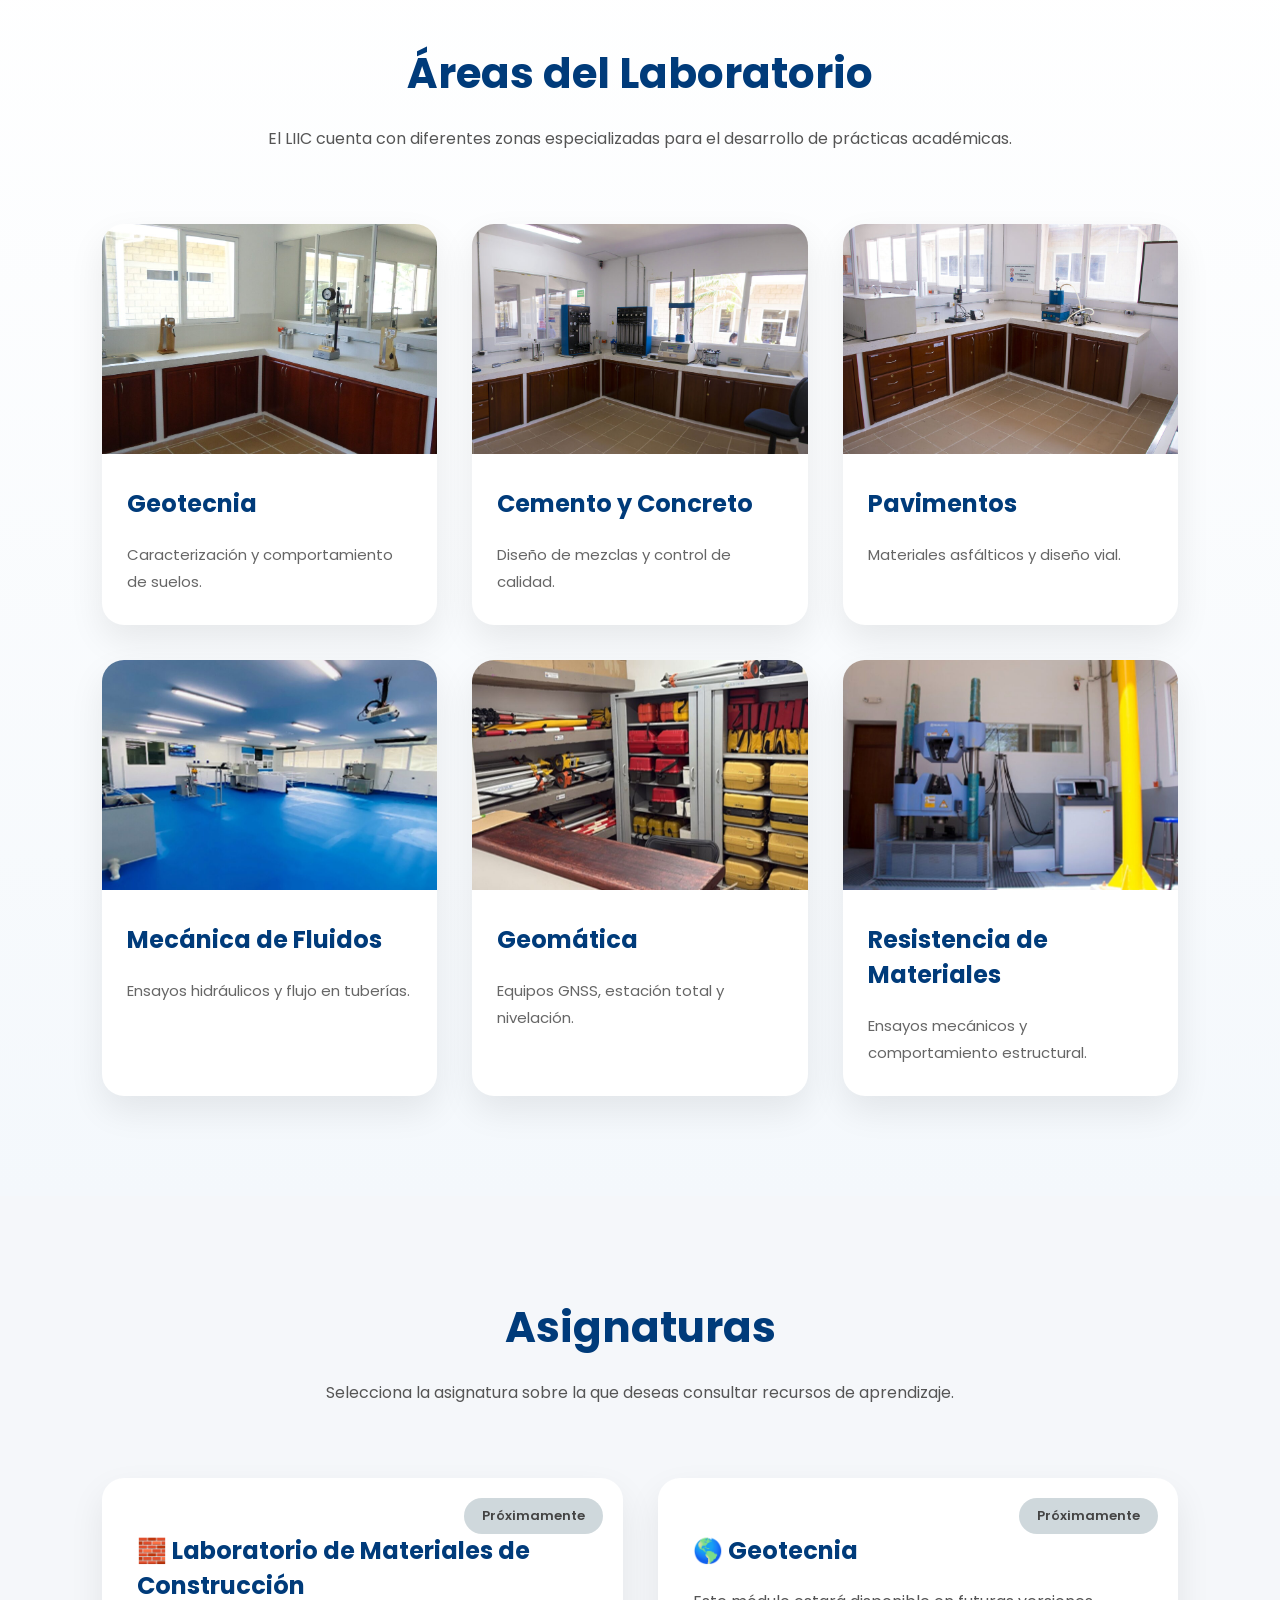
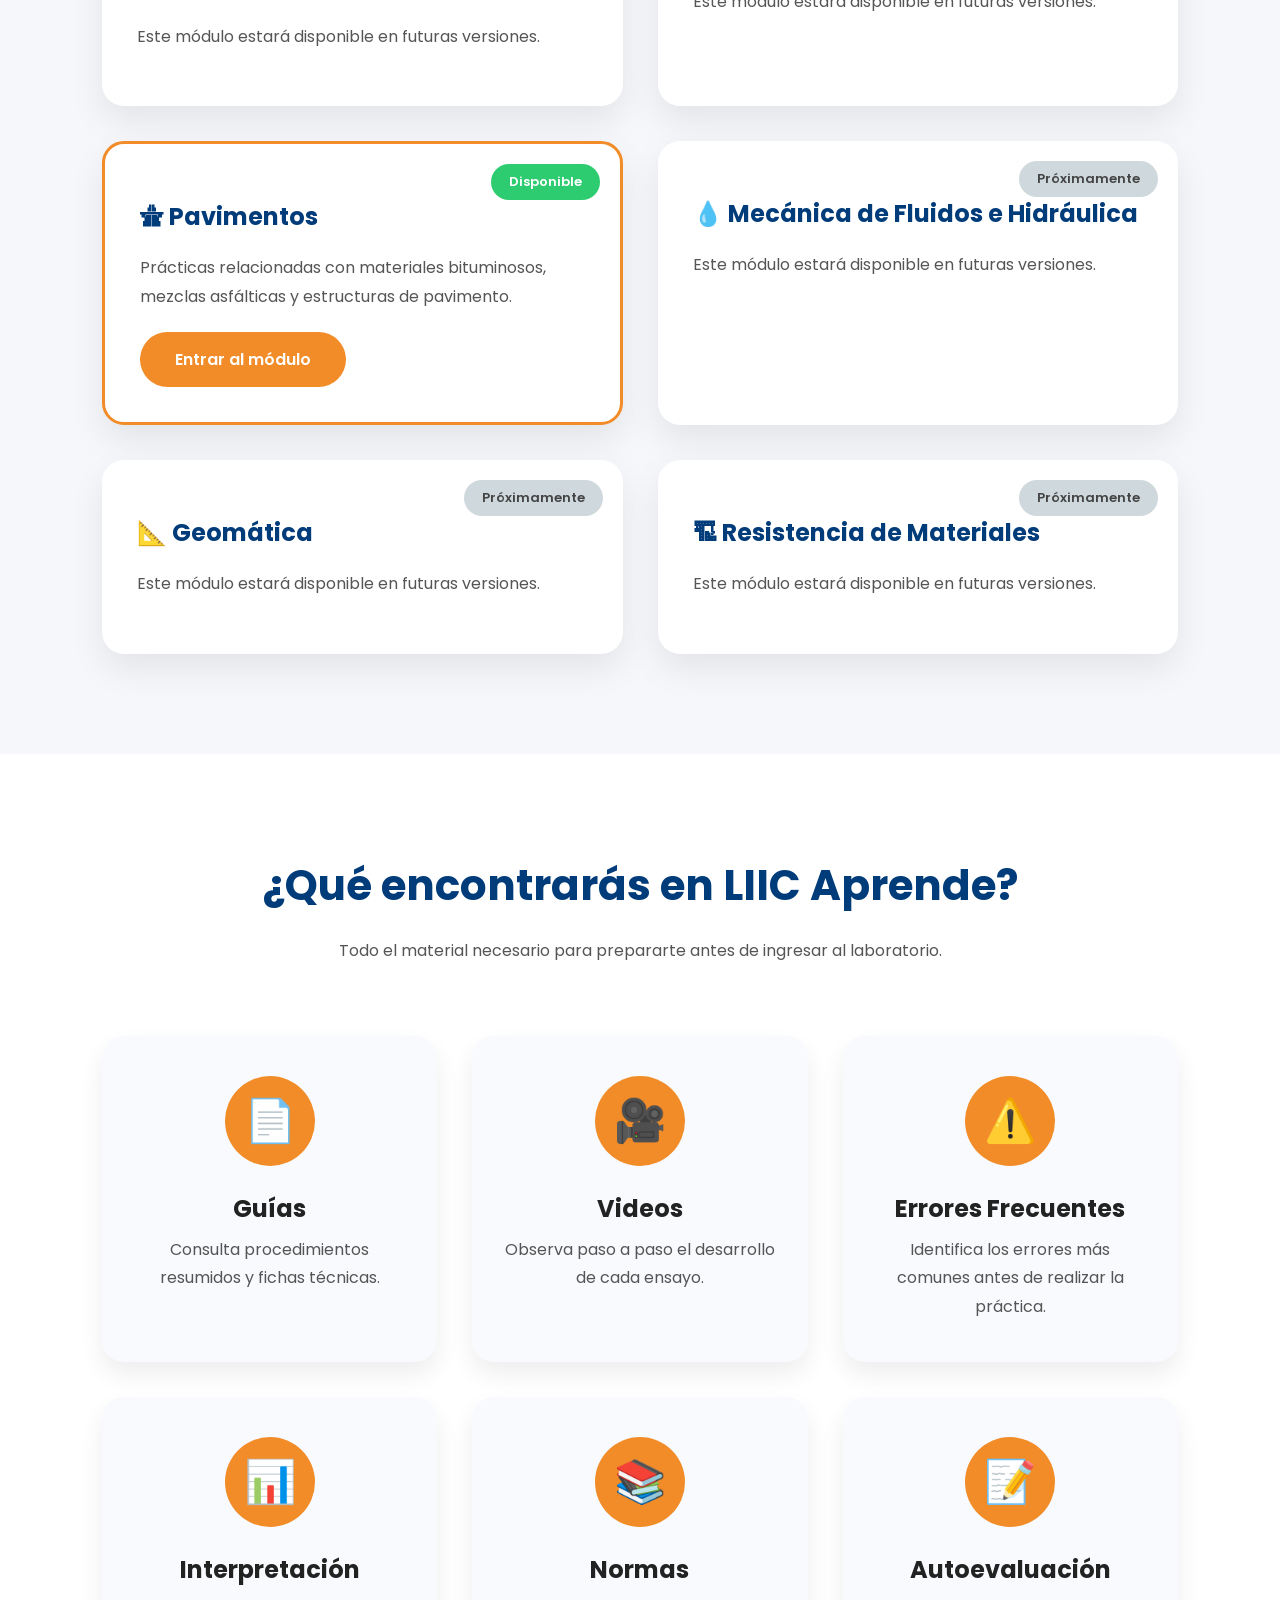
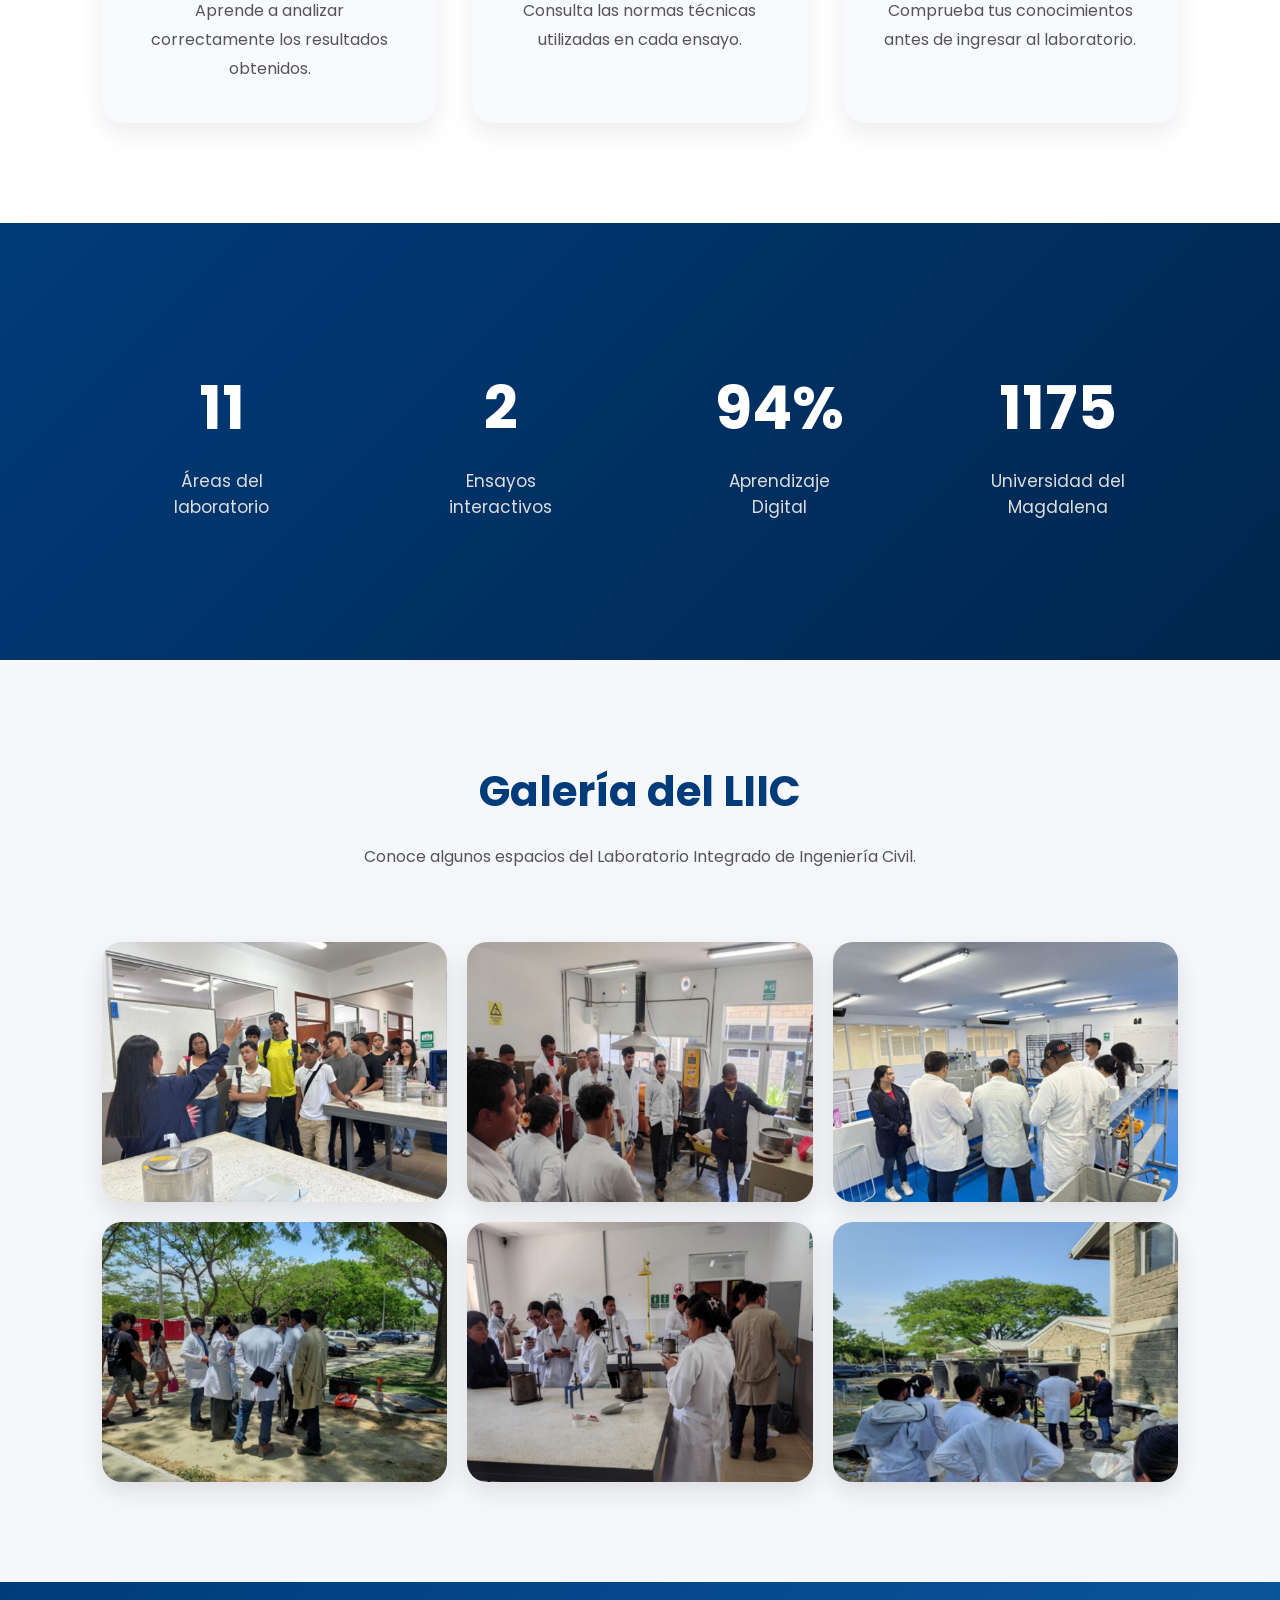
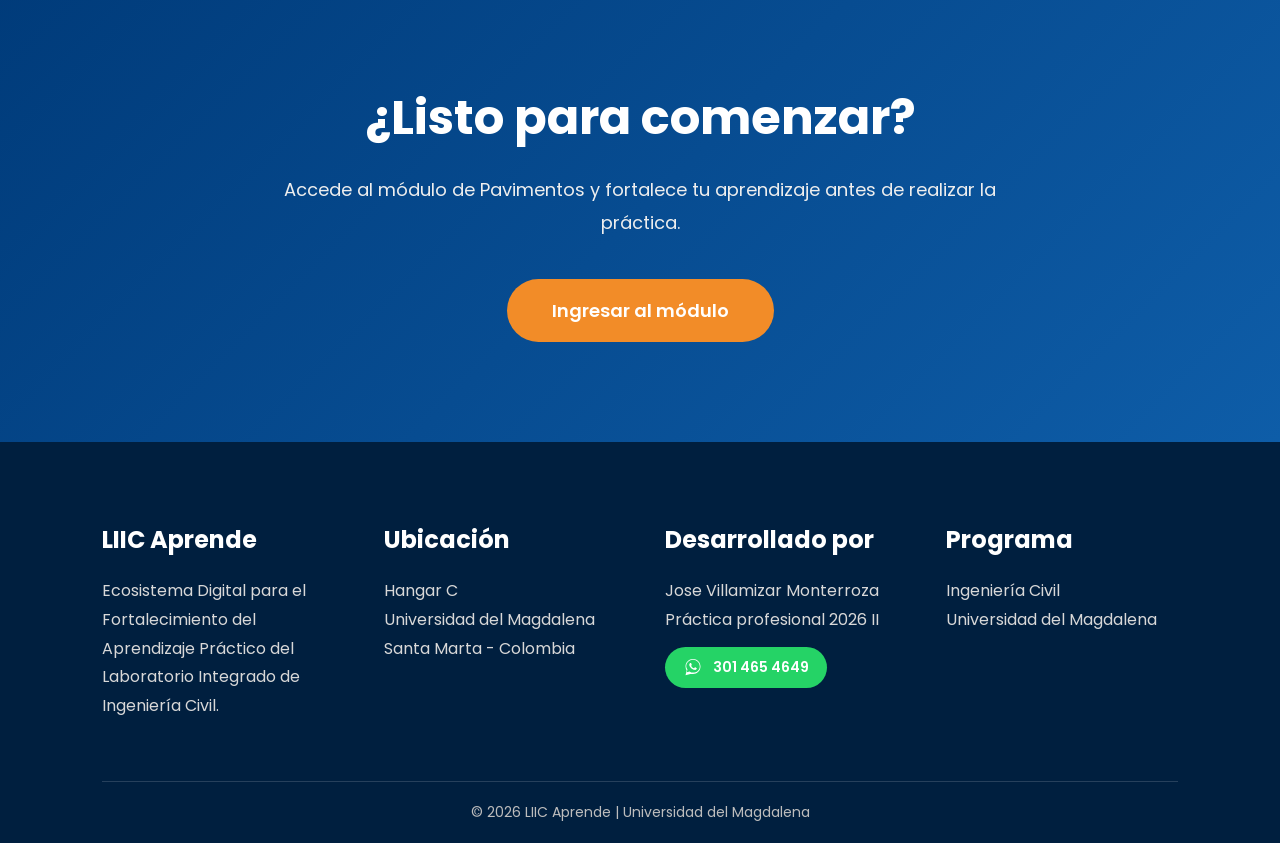
==== commit 42ee8831: "Revert "Quita el botón Imprimir / PDF de los ensayos" This reverts commit 606481397d4f2e6aa18c6b18d1" ====
(no text change in the page or its own stylesheets)
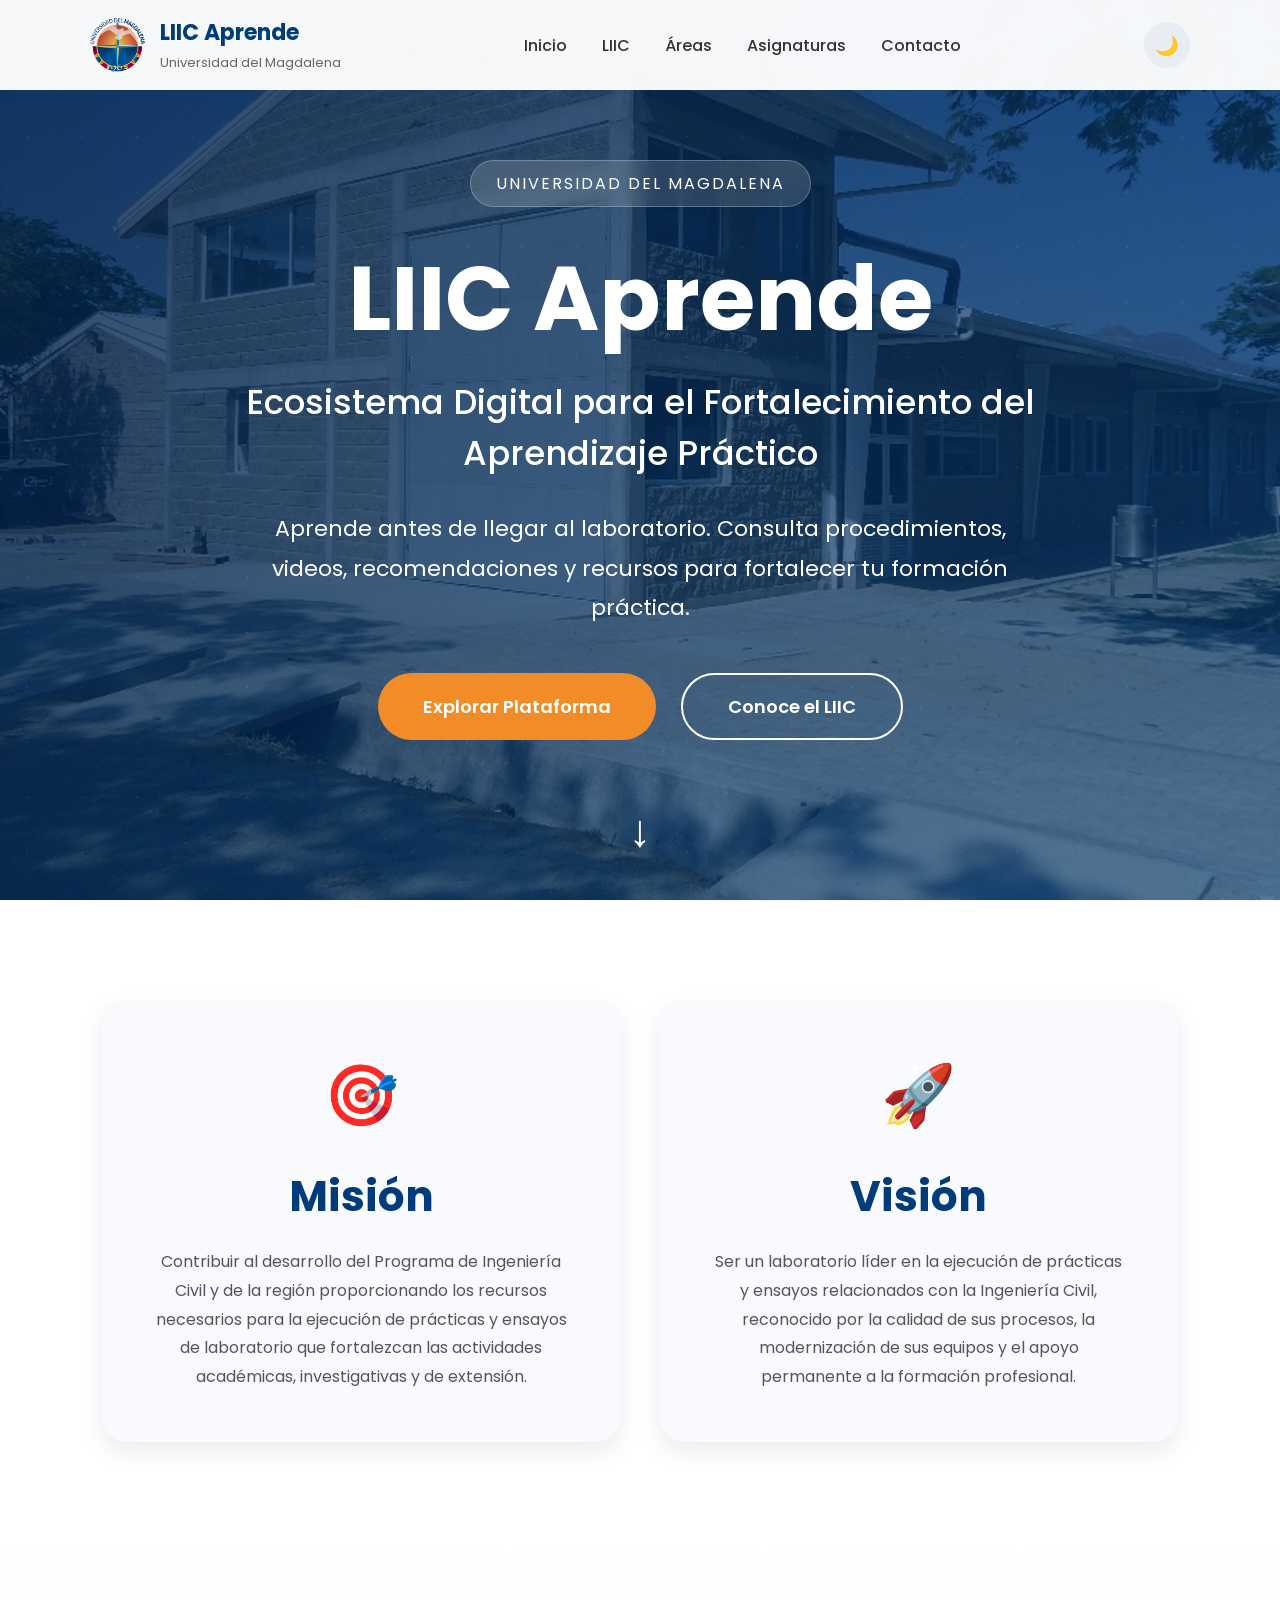
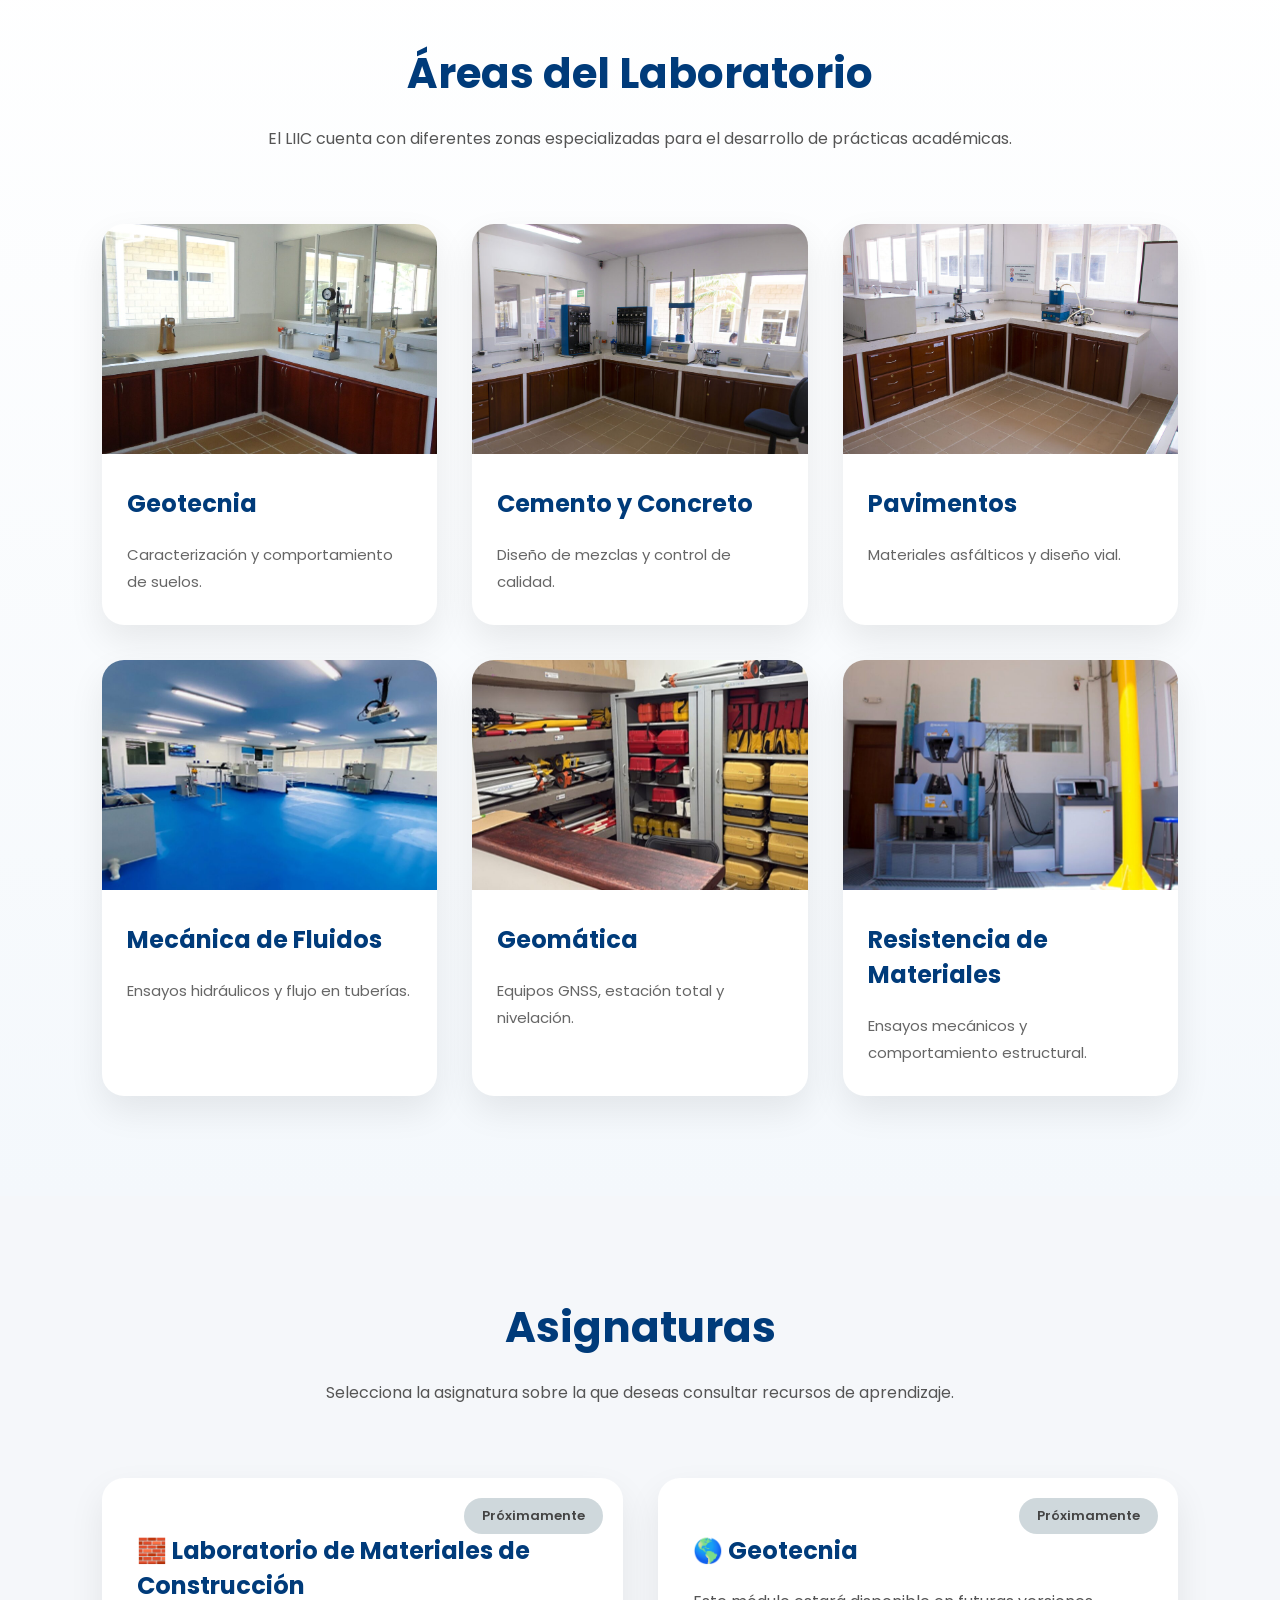
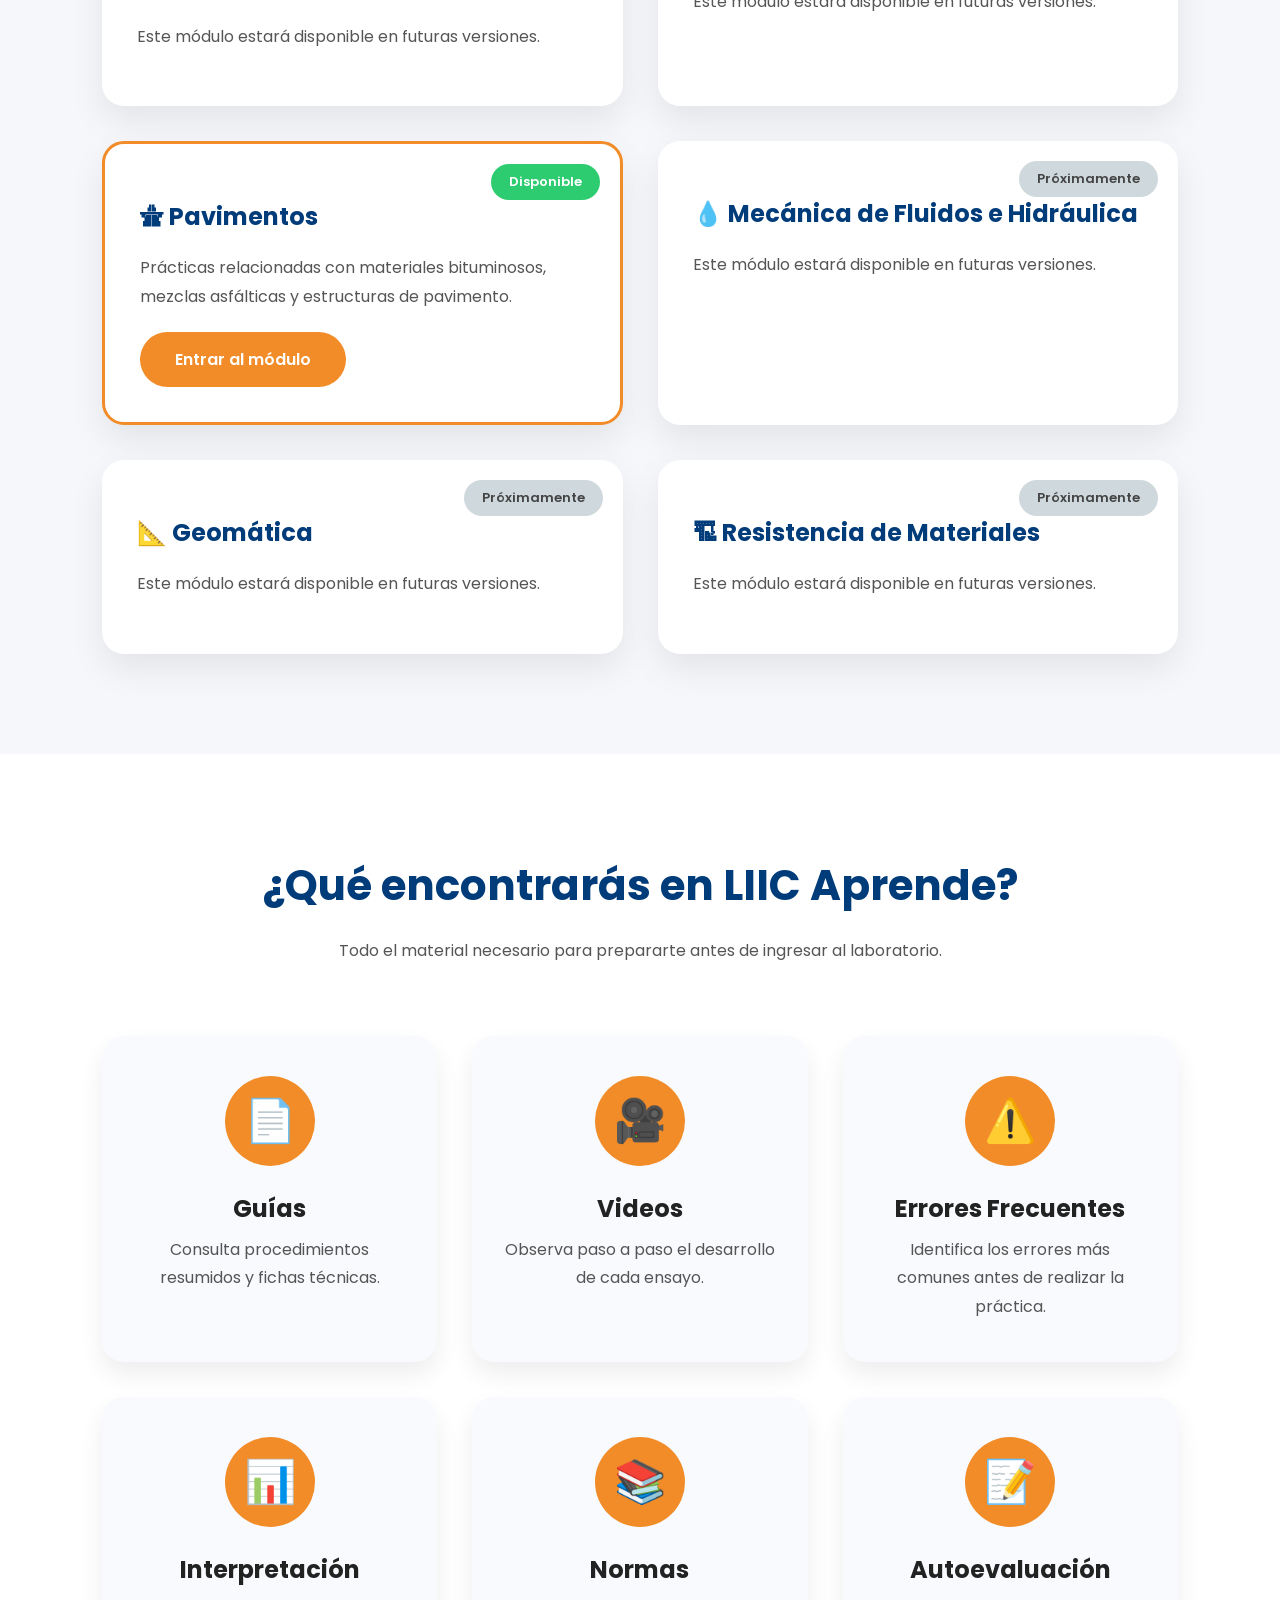
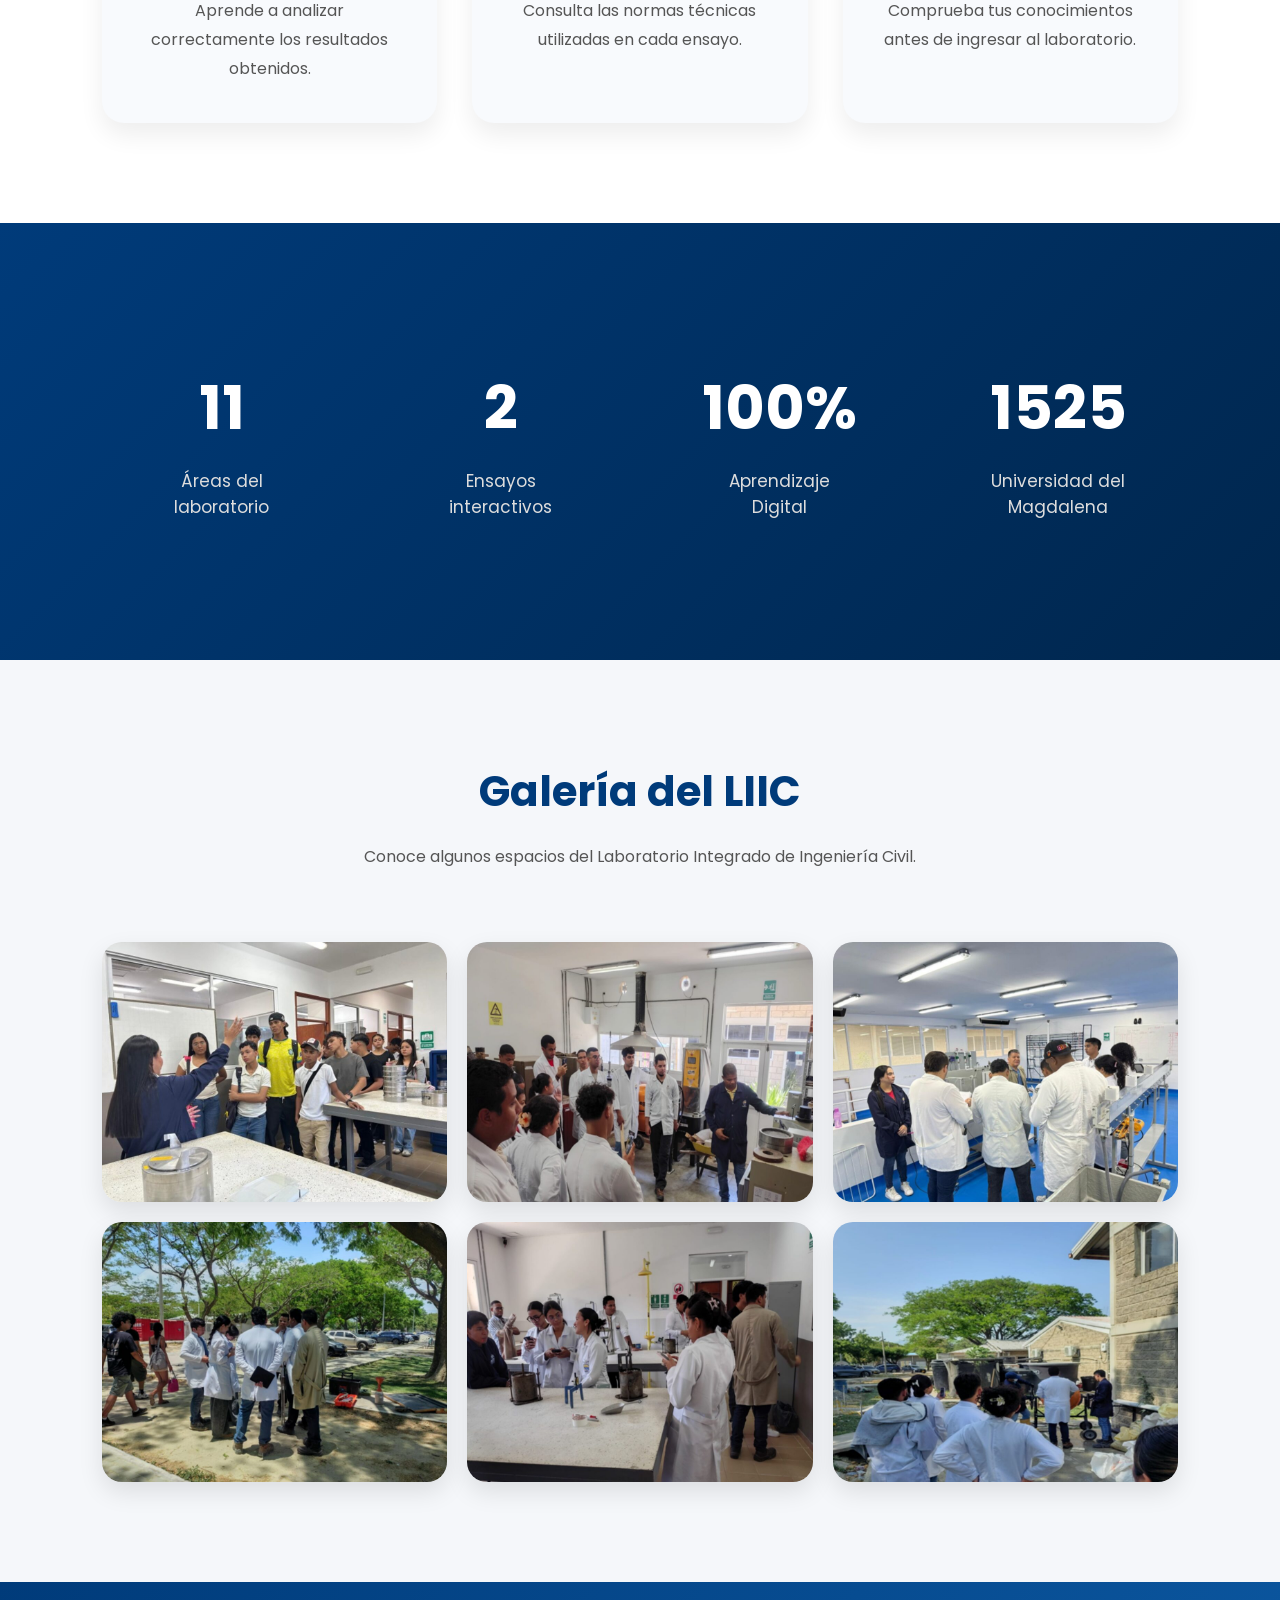
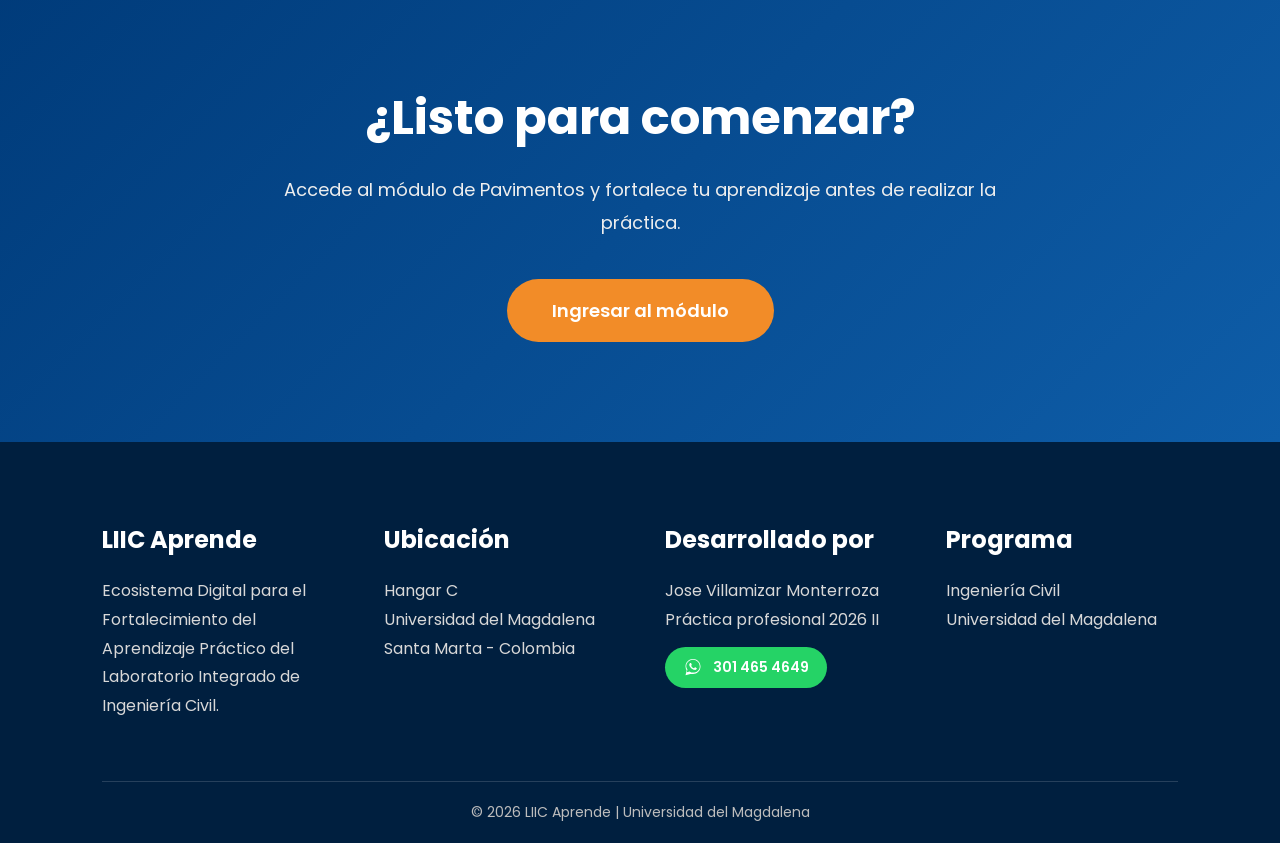
==== commit 115127c8: "Botón Imprimir: imprime solo el ensayo elegido, completo y en tema claro Co-Authored-By: Claude Opus" ====
--- a/index.html
+++ b/index.html
@@ -23,7 +23,7 @@
     <meta property="og:type" content="website">
     <meta name="twitter:card" content="summary_large_image">
 
-    <link rel="stylesheet" href="css/styles.css?v=6">
+    <link rel="stylesheet" href="css/styles.css?v=7">
     <link rel="preconnect" href="https://fonts.googleapis.com">
     <link rel="preconnect" href="https://fonts.gstatic.com" crossorigin>
     <link href="https://fonts.googleapis.com/css2?family=Poppins:wght@300;400;500;600;700&display=swap" rel="stylesheet">
@@ -355,7 +355,7 @@
         <div class="copy">© 2026 LIIC Aprende | Universidad del Magdalena</div>
     </footer>
 
-    <script src="js/app.js?v=6"></script>
+    <script src="js/app.js?v=8"></script>
 </body>
 
 </html>
--- a/css/styles.css
+++ b/css/styles.css
@@ -2351,3 +2351,170 @@
 html[data-theme="dark"] .avisoValidacion a {
     color: #6fb1ff;
 }
+
+/*==================================
+IMPRESIÓN DE UN ENSAYO (v9)
+Solo se imprime el ensayo elegido, completo y en blanco y negro legible
+===================================*/
+
+@page {
+    size: letter;
+    margin: 1.8cm 1.6cm;
+}
+
+@media print {
+    html, body {
+        background: #fff !important;
+        color: #000 !important;
+    }
+
+    /* Ocultar todo lo que no sea la sección de ensayos */
+    body.modo-impresion > *:not(.ensayos) {
+        display: none !important;
+    }
+
+    body.modo-impresion .ensayos > *:not(.solo-imprimir) {
+        display: none !important;
+    }
+
+    body.modo-impresion .ensayos {
+        padding: 0 !important;
+        margin: 0 !important;
+        max-width: none !important;
+    }
+
+    /* Anular la animación de aparición (opacidad 0) */
+    body.modo-impresion .ensayoCard.solo-imprimir,
+    body.modo-impresion .ensayoCard.solo-imprimir * {
+        opacity: 1 !important;
+        transform: none !important;
+        animation: none !important;
+        transition: none !important;
+    }
+
+    body.modo-impresion .ensayoCard.solo-imprimir {
+        border: none !important;
+        background: #fff !important;
+        padding: 0 !important;
+    }
+
+    body.modo-impresion .ensayoCard.solo-imprimir summary {
+        background: #fff !important;
+        color: #0B2545 !important;
+        font-size: 20pt !important;
+        border-bottom: 3px solid #F28C28;
+        padding: 0 0 8px !important;
+        margin-bottom: 14px;
+    }
+
+    body.modo-impresion .ensayoCard.solo-imprimir > summary {
+        display: block !important;
+    }
+
+    body.modo-impresion .ensayoCard.solo-imprimir > summary .norma {
+        display: inline-block;
+        margin-left: 8px;
+        font-size: 10pt;
+        vertical-align: middle;
+    }
+
+    body.modo-impresion .ensayoCard.solo-imprimir summary .flecha {
+        display: none !important;
+    }
+
+    body.modo-impresion .ensayoCard.solo-imprimir summary::after {
+        content: "LIIC Aprende · Laboratorio Integrado de Ingeniería Civil – Universidad del Magdalena";
+        display: block;
+        font-size: 9pt;
+        font-weight: 400;
+        color: #555;
+        margin-top: 4px;
+    }
+
+    /* Título de cada sección, ya que las pestañas no se imprimen */
+    body.modo-impresion .solo-imprimir .tabPanel::before {
+        display: block;
+        font-size: 14pt;
+        font-weight: 700;
+        color: #0B2545;
+        border-left: 5px solid #F28C28;
+        padding-left: 8px;
+        margin: 10px 0 10px;
+    }
+    body.modo-impresion .solo-imprimir .tabPanel[data-panel="ficha"]::before { content: "Ficha técnica"; }
+    body.modo-impresion .solo-imprimir .tabPanel[data-panel="guia"]::before { content: "Guía paso a paso"; }
+    body.modo-impresion .solo-imprimir .tabPanel[data-panel="video"]::before { content: "Video"; }
+    body.modo-impresion .solo-imprimir .tabPanel[data-panel="errores"]::before { content: "Errores frecuentes"; }
+    body.modo-impresion .solo-imprimir .tabPanel[data-panel="interpretacion"]::before { content: "Interpretación de resultados"; }
+    body.modo-impresion .solo-imprimir .tabPanel[data-panel="normas"]::before { content: "Normas técnicas"; }
+    body.modo-impresion .solo-imprimir .tabPanel[data-panel="autoeval"]::before { content: "Autoevaluación"; }
+
+    body.modo-impresion .solo-imprimir .tabPanel {
+        page-break-inside: auto !important;
+        break-inside: auto !important;
+    }
+
+    body.modo-impresion .solo-imprimir .tabPanel[data-panel="guia"],
+    body.modo-impresion .solo-imprimir .tabPanel[data-panel="errores"],
+    body.modo-impresion .solo-imprimir .tabPanel[data-panel="autoeval"] {
+        break-before: page;
+        page-break-before: always;
+    }
+
+    /* El video no se puede imprimir: se deja una referencia */
+    body.modo-impresion .solo-imprimir .videoWrap,
+    body.modo-impresion .solo-imprimir .videoProgreso,
+    body.modo-impresion .solo-imprimir .capitulos,
+    body.modo-impresion .solo-imprimir .videoFin,
+    body.modo-impresion .solo-imprimir .videoCredito {
+        display: none !important;
+    }
+
+    body.modo-impresion .solo-imprimir .tabPanel[data-panel="video"]::after {
+        content: "Consulte el video de este ensayo en la plataforma: josevillamizarm.github.io/liic-aprende";
+        display: block;
+        font-size: 10pt;
+        color: #333;
+    }
+
+    /* Autoevaluación: preguntas sin botones */
+    body.modo-impresion .solo-imprimir .quizAcciones,
+    body.modo-impresion .solo-imprimir .quizResultado,
+    body.modo-impresion .solo-imprimir .quizIntro {
+        display: none !important;
+    }
+
+    body.modo-impresion .solo-imprimir .quizPregunta {
+        break-inside: avoid;
+        page-break-inside: avoid;
+    }
+
+    body.modo-impresion .solo-imprimir .errorItem,
+    body.modo-impresion .solo-imprimir .fichaItem,
+    body.modo-impresion .solo-imprimir .nota,
+    body.modo-impresion .solo-imprimir .formula,
+    body.modo-impresion .solo-imprimir table {
+        break-inside: avoid;
+        page-break-inside: avoid;
+    }
+
+    body.modo-impresion .solo-imprimir a {
+        color: #0B2545 !important;
+        text-decoration: none !important;
+    }
+
+    /* Colores de fondo visibles en la impresión */
+    body.modo-impresion .solo-imprimir * {
+        -webkit-print-color-adjust: exact;
+        print-color-adjust: exact;
+    }
+}
+
+@media print {
+    html[data-theme="dark"] body.modo-impresion .solo-imprimir,
+    html[data-theme="dark"] body.modo-impresion .solo-imprimir * {
+        color: #111 !important;
+        background-color: transparent !important;
+        border-color: #bbb !important;
+    }
+}
